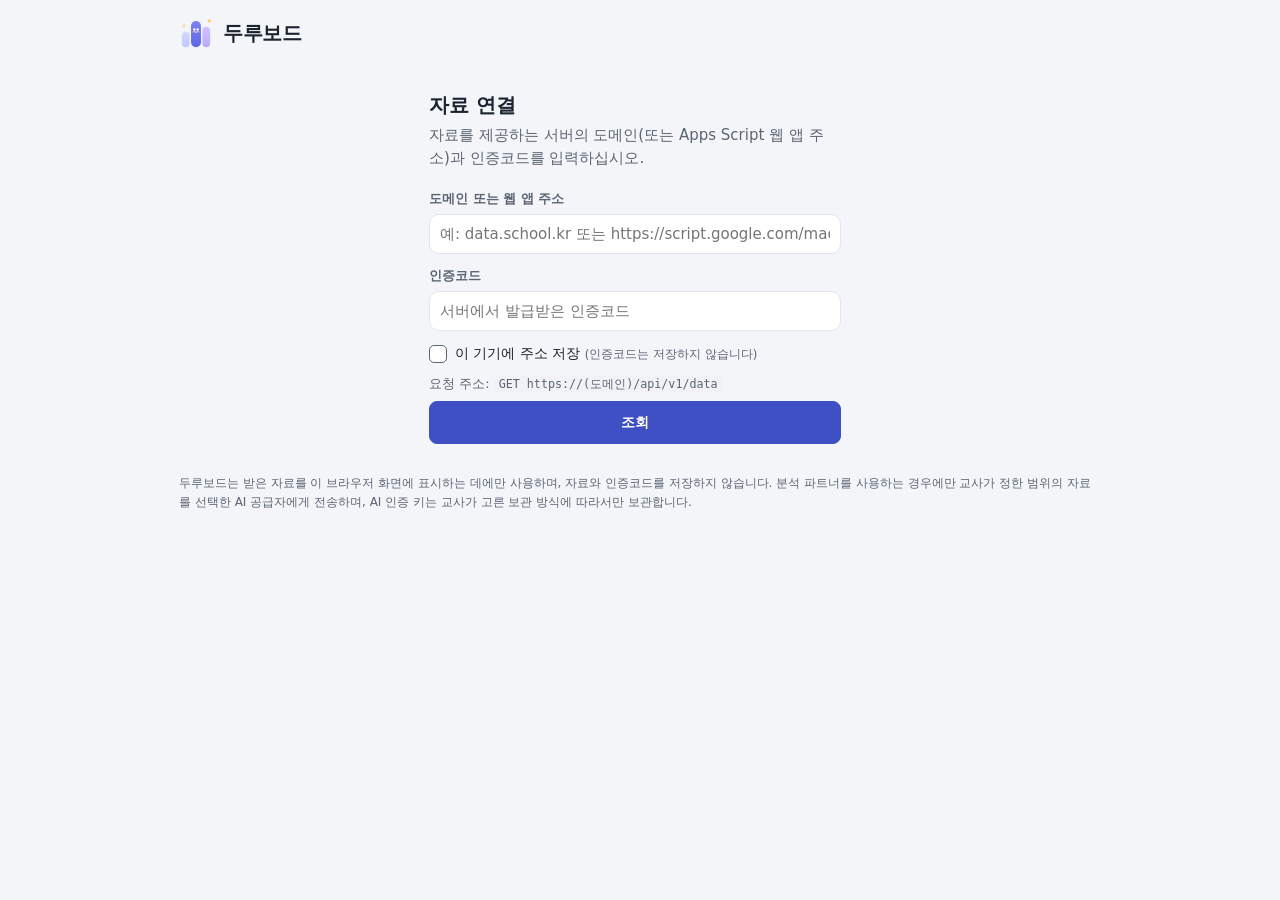
==== index.html @ acf2f2f0 "Add files via upload" ====
<!doctype html>
<html lang="ko">
<head>
  <meta charset="utf-8">
  <meta name="viewport" content="width=device-width, initial-scale=1, viewport-fit=cover">
  <meta name="referrer" content="no-referrer">
  <!-- 이 페이지의 스크립트는 같은 폴더의 파일만 실행하고, 자료 요청은 HTTPS(및 로컬 시험 주소)로만 보냅니다. -->
  <meta http-equiv="Content-Security-Policy"
        content="default-src 'self'; script-src 'self'; style-src 'self'; img-src 'self' data:; connect-src https: http://localhost:* http://127.0.0.1:*; object-src 'none'; base-uri 'none'; form-action 'none'">
  <title>두루보드</title>
  <link rel="icon" href="data:image/svg+xml,%3Csvg%20xmlns%3D%22http%3A//www.w3.org/2000/svg%22%20viewBox%3D%220%200%2048%2048%22%3E%3Crect%20x%3D%224%22%20y%3D%2222%22%20width%3D%2211%22%20height%3D%2222%22%20rx%3D%225.5%22%20fill%3D%22%23c6cdff%22/%3E%3Crect%20x%3D%2217%22%20y%3D%227%22%20width%3D%2214%22%20height%3D%2237%22%20rx%3D%227%22%20fill%3D%22%239ea6fc%22/%3E%3Crect%20x%3D%2233%22%20y%3D%2215%22%20width%3D%2211%22%20height%3D%2229%22%20rx%3D%225.5%22%20fill%3D%22%23c4b5fd%22/%3E%3Ccircle%20cx%3D%2221.6%22%20cy%3D%2219%22%20r%3D%221.7%22%20fill%3D%22%233d2280%22/%3E%3Ccircle%20cx%3D%2226.4%22%20cy%3D%2219%22%20r%3D%221.7%22%20fill%3D%22%233d2280%22/%3E%3Cpath%20d%3D%22M22.2%2022.4q1.8%201.8%203.6%200%22%20fill%3D%22none%22%20stroke%3D%22%233d2280%22%20stroke-width%3D%221.4%22%20stroke-linecap%3D%22round%22/%3E%3C/svg%3E">
  <link rel="stylesheet" href="style.css?v=20261110a">
</head>
<body>
  <header class="app-header">
    <div class="brand">
      <svg class="brand-mark" viewBox="0 0 48 48" aria-hidden="true">
        <defs>
          <linearGradient id="bm1" x1="0" y1="0" x2="0" y2="1"><stop class="bm1a" offset="0"/><stop class="bm1b" offset="1"/></linearGradient>
          <linearGradient id="bm2" x1="0" y1="0" x2="0" y2="1"><stop class="bm2a" offset="0"/><stop class="bm2b" offset="1"/></linearGradient>
          <linearGradient id="bm3" x1="0" y1="0" x2="0" y2="1"><stop class="bm3a" offset="0"/><stop class="bm3b" offset="1"/></linearGradient>
        </defs>
        <rect class="bm-bar1" x="4" y="22" width="11" height="22" rx="5.5"/>
        <rect class="bm-bar2" x="17" y="7" width="14" height="37" rx="7"/>
        <rect class="bm-bar3" x="33" y="15" width="11" height="29" rx="5.5"/>
        <circle class="bm-eye" cx="21.6" cy="19" r="1.7"/>
        <circle class="bm-eye" cx="26.4" cy="19" r="1.7"/>
        <circle class="bm-cheek" cx="19.9" cy="22.2" r="1.2"/>
        <circle class="bm-cheek" cx="28.1" cy="22.2" r="1.2"/>
        <path class="bm-mouth" d="M22.2 22.4q1.8 1.8 3.6 0"/>
        <circle class="bm-spark" cx="43" cy="7" r="2"/>
        <circle class="bm-spark s2" cx="7" cy="14" r="1.5"/>
      </svg>
      <div>
        <h1>두루보드</h1>
      </div>
    </div>
    <!-- 자료를 불러온 뒤 우측 상단에 표시되는 버튼 -->
    <div id="fabs" class="fabs">
    <span id="fetched-at" class="fetched" hidden></span>
    <button type="button" id="btn-refresh" class="fab" hidden aria-label="새로 고침 (자료 다시 조회)" title="새로 고침">
      <svg viewBox="0 0 24 24" width="20" height="20" aria-hidden="true" fill="none" stroke="currentColor" stroke-width="1.8" stroke-linecap="round" stroke-linejoin="round"><path d="M4 12a8 8 0 1 0 2.4-5.7"/><path d="M4 4v4.5h4.5"/></svg>
    </button>
    <button type="button" id="btn-wipe" class="fab" hidden aria-label="초기화 (보드와 저장 정보 모두 삭제)" title="초기화">
      <svg viewBox="0 0 24 24" width="20" height="20" aria-hidden="true" fill="none" stroke="currentColor" stroke-width="1.8" stroke-linecap="round" stroke-linejoin="round"><path d="M4.5 7h15"/><path d="M9.5 7V5.2A1.2 1.2 0 0 1 10.7 4h2.6a1.2 1.2 0 0 1 1.2 1.2V7"/><path d="M6.5 7l.8 11.6A1.6 1.6 0 0 0 8.9 20h6.2a1.6 1.6 0 0 0 1.6-1.4L17.5 7"/><path d="M10.3 11v5M13.7 11v5"/></svg>
    </button>
    <button type="button" id="btn-groups" class="fab" hidden aria-label="그룹 관리" title="그룹 관리">
      <svg viewBox="0 0 24 24" width="20" height="20" aria-hidden="true" fill="none" stroke="currentColor" stroke-width="1.8" stroke-linecap="round" stroke-linejoin="round"><path d="M3 7.5A2 2 0 0 1 5 5.5h4l2 2h8a2 2 0 0 1 2 2v8a2 2 0 0 1-2 2H5a2 2 0 0 1-2-2z"/><path d="M8 12.5h8M8 15.5h5"/></svg>
    </button>
    <button type="button" id="fab-export" class="fab" hidden aria-label="레이아웃 설정" title="레이아웃 설정" aria-expanded="false" aria-controls="pop-export">
      <svg viewBox="0 0 24 24" width="20" height="20" aria-hidden="true" fill="none" stroke="currentColor" stroke-width="1.8" stroke-linecap="round" stroke-linejoin="round"><circle cx="12" cy="12" r="3"/><path d="M19.4 15a1.7 1.7 0 0 0 .3 1.8l.1.1a2 2 0 1 1-2.8 2.8l-.1-.1a1.7 1.7 0 0 0-1.8-.3 1.7 1.7 0 0 0-1 1.5V21a2 2 0 1 1-4 0v-.1a1.7 1.7 0 0 0-1.1-1.5 1.7 1.7 0 0 0-1.8.3l-.1.1a2 2 0 1 1-2.8-2.8l.1-.1a1.7 1.7 0 0 0 .3-1.8 1.7 1.7 0 0 0-1.5-1H3a2 2 0 1 1 0-4h.1a1.7 1.7 0 0 0 1.5-1.1 1.7 1.7 0 0 0-.3-1.8l-.1-.1a2 2 0 1 1 2.8-2.8l.1.1a1.7 1.7 0 0 0 1.8.3H9a1.7 1.7 0 0 0 1-1.5V3a2 2 0 1 1 4 0v.1a1.7 1.7 0 0 0 1 1.5 1.7 1.7 0 0 0 1.8-.3l.1-.1a2 2 0 1 1 2.8 2.8l-.1.1a1.7 1.7 0 0 0-.3 1.8V9a1.7 1.7 0 0 0 1.5 1H21a2 2 0 1 1 0 4h-.1a1.7 1.7 0 0 0-1.5 1z"/></svg>
    </button>
    <button type="button" id="fab" class="fab" hidden aria-label="자료 연결 및 요약" title="자료 연결 및 요약" aria-expanded="false" aria-controls="pop">
      <svg viewBox="0 0 24 24" width="22" height="22" aria-hidden="true" fill="none" stroke="currentColor" stroke-width="1.8" stroke-linecap="round">
        <ellipse cx="12" cy="6" rx="7" ry="2.6"></ellipse>
        <path d="M5 6v6c0 1.4 3.1 2.6 7 2.6s7-1.2 7-2.6V6"></path>
        <path d="M5 12v6c0 1.4 3.1 2.6 7 2.6s7-1.2 7-2.6v-6"></path>
      </svg>
      <span class="fab-dot" aria-hidden="true"></span>
    </button>
    </div>
  </header>

  <div id="pop-scrim" class="pop-scrim" hidden></div>
  <!-- 레이아웃 창 -->
  <div id="pop-export" class="pop" role="dialog" aria-label="레이아웃 설정" hidden>
    <section class="pop-sec">
      <div class="pop-head">
        <h2>레이아웃 설정</h2>
        <button type="button" id="ex-close" class="icon-btn" aria-label="닫기">×</button>
      </div>
      <div class="theme-row">
        <span class="field-label">화면 밝기</span>
        <div id="theme-seg" class="seg-theme" role="radiogroup" aria-label="화면 밝기">
          <button type="button" role="radio" data-mode="light" aria-checked="false">밝게</button>
          <button type="button" role="radio" data-mode="dark" aria-checked="false">어둡게</button>
          <button type="button" role="radio" data-mode="auto" aria-checked="true">자동</button>
        </div>
      </div>
      <div class="theme-row auto-row">
        <span class="field-label">자동 새로 고침</span>
        <div id="auto-seg" class="seg-theme" role="radiogroup" aria-label="자동 새로 고침 간격">
          <button type="button" role="radio" data-sec="0" aria-checked="true">끔</button>
          <button type="button" role="radio" data-sec="30" aria-checked="false">30초</button>
          <button type="button" role="radio" data-sec="60" aria-checked="false">1분</button>
          <button type="button" role="radio" data-sec="300" aria-checked="false">5분</button>
        </div>
      </div>
      <div class="clr-sec">
        <div class="clr-head"><span class="field-label">그래프 기본 색상</span><button type="button" id="clr-reset" class="link">기본값으로</button></div>
        <div class="clr-line"><span class="clr-name">기본 색</span><div id="g-color-base" class="clr-pick" role="radiogroup" aria-label="기본 색"></div></div>
        <div class="clr-line"><span class="clr-name">강조 색</span><div id="g-color-point" class="clr-pick" role="radiogroup" aria-label="강조 색"></div></div>
        <p class="hint">강조 색은 최저값·최고값 강조에 쓰입니다. 개체마다 서식 단계에서 따로 정할 수도 있습니다.</p>
      </div>
    </section>
    <section class="pop-sec ai-sec">
      <div class="ai-sec-head"><h2>분석 파트너</h2><span class="ai-badge">AI</span></div>
      <p class="hint">외부 AI 모델을 연결하여 자료에 대해 질문하고 개체 제안을 받습니다. 인증 키는 레이아웃 내보내기에 포함되지 않습니다.</p>
      <div class="ai-field">
        <span class="field-label">공급자</span>
        <div id="ai-prov" class="seg-theme ai-prov" role="radiogroup" aria-label="공급자"></div>
      </div>
      <label class="ai-field">
        <span class="field-label">모델</span>
        <span class="ai-model-row">
          <input id="ai-model" type="text" spellcheck="false" autocomplete="off" aria-label="모델명">
          <button type="button" id="ai-models" class="btn small">목록</button>
        </span>
      </label>
      <div id="ai-model-list" class="ai-model-list" hidden></div>
      <div class="ai-field" id="ai-key-field">
        <label class="field-label" for="ai-key">인증 키</label>
        <span class="ai-model-row">
          <input id="ai-key" type="password" spellcheck="false" autocomplete="off" placeholder="공급자에서 발급받은 API 키">
          <button type="button" id="ai-key-btn" class="btn small">저장</button>
          <button type="button" id="ai-key-del" class="btn small" hidden>삭제</button>
        </span>
        <p id="ai-key-hint" class="hint"></p>
      </div>
      <div class="ai-field" id="ai-keep-field">
        <span class="field-label">인증 키 보관</span>
        <div id="ai-keep" class="seg-theme ai-keep-seg" role="radiogroup" aria-label="인증 키 보관">
          <button type="button" role="radio" data-v="none" aria-checked="true">저장 안 함</button>
          <button type="button" role="radio" data-v="tab" aria-checked="false">이 탭 동안</button>
          <button type="button" role="radio" data-v="device" aria-checked="false">기기에 잠금 저장</button>
        </div>
        <p id="ai-keep-note" class="hint"></p>
      </div>
      <div class="ai-field">
        <span class="field-label">전송 자료</span>
        <div class="ai-send-row">
          <button type="button" id="ai-cols" class="btn small ai-cols-btn">열별 전송 설정</button>
          <span id="ai-send-sum" class="ai-send-sum"></span>
        </div>
      </div>
      <p id="ai-set-msg" class="msg" role="status" aria-live="polite"></p>
    </section>
    <section class="pop-sec ex-data">
      <h2>레이아웃 내보내기</h2>
      <p class="hint">선택한 개체의 구성을 JSON 파일로 저장합니다. 자료 값은 포함되지 않으며, 파일을 공유받은 사용자는 [레이아웃 불러오기]로 적용할 수 있습니다.</p>
      <div class="mini-actions">
        <button type="button" id="ex-all" class="link">전체 선택</button>
        <button type="button" id="ex-none" class="link">선택 해제</button>
      </div>
      <ul id="ex-list" class="ex-list"></ul>
      <label class="check ex-ai">
        <input id="ex-ai" type="checkbox" checked>
        <span class="ex-ai-t">분석 파트너 설정 함께 저장
          <span class="inc-row"><span class="inc-tag yes">포함</span><span class="inc-v">공급자 · 모델 · 열별 전송 설정</span></span>
          <span class="inc-row"><span class="inc-tag no">미포함</span><span class="inc-v">인증 키</span></span>
        </span>
      </label>
      <div class="actions">
        <button type="button" id="ex-file" class="btn small primary">JSON 파일 저장</button>
      </div>
      <p id="ex-msg" class="msg" role="status" aria-live="polite"></p>
    </section>
    <section class="pop-sec ex-data">
      <h2>레이아웃 불러오기</h2>
      <p class="hint">공유받은 레이아웃 파일에서 개체를 선택하여 현재 자료에 적용합니다.</p>
      <div class="actions">
        <button type="button" id="im-pick" class="btn small">파일 선택</button>
        <input id="in-layout" type="file" accept=".json,application/json" hidden>
      </div>
      <div id="im-box" hidden>
        <p id="im-file" class="sub"></p>
        <ul id="im-list" class="ex-list"></ul>
        <label class="check im-ai" id="im-ai-row" hidden>
          <input id="im-ai" type="checkbox" checked>
          <span>분석 파트너 설정 적용 <small id="im-ai-desc"></small></span>
        </label>
        <div class="actions">
          <button type="button" id="im-add" class="btn small primary">선택 개체 추가</button>
          <button type="button" id="im-replace" class="btn small">현재 레이아웃 교체</button>
        </div>
      </div>
      <p id="im-msg" class="msg" role="status" aria-live="polite"></p>
    </section>
  </div>

  <!-- 연결 버튼을 누르면 열리는 창 -->
  <div id="pop" class="pop" role="dialog" aria-label="자료 연결 및 요약" hidden>
    <section class="pop-sec">
      <div class="pop-head">
        <h2>현재 자료</h2>
        <button type="button" id="pop-close" class="icon-btn" aria-label="닫기">×</button>
      </div>
      <div id="pop-summary"></div>
      <div class="actions">
        <button type="button" id="btn-preview" class="btn small">원자료 보기</button>
        <button type="button" id="btn-refetch" class="btn small">다시 조회</button>
        <button type="button" id="btn-reset" class="btn small">레이아웃 초기화</button>
        <button type="button" id="btn-disconnect" class="btn small danger">연결 해제</button>
      </div>
    </section>
    <section class="pop-sec">
      <h2>새 자료 연결</h2>
      <div id="pop-slot"></div>
    </section>
  </div>

  <main>
    <!-- 첫 화면: 자료 연결 -->
    <section id="view-connect" class="connect-card" aria-labelledby="conn-title">
      <div id="connect-form-view">
        <h2 id="conn-title">자료 연결</h2>
        <p class="lead" id="conn-lead">자료를 제공하는 서버의 도메인(또는 Apps Script 웹 앱 주소)과 인증코드를 입력하십시오.</p>
        <div id="conn-slot">
          <div id="conn-form" class="conn-form">
            <label class="field conn-net">
              <span>도메인 또는 웹 앱 주소</span>
              <input id="in-domain" type="text" inputmode="url" spellcheck="false" autocomplete="off" placeholder="예: data.school.kr 또는 https://script.google.com/macros/s/…/exec">
            </label>
            <label class="field conn-net">
              <span>인증코드</span>
              <input id="in-code" type="password" spellcheck="false" autocomplete="off" placeholder="서버에서 발급받은 인증코드">
            </label>
            <label class="check conn-net">
              <input id="chk-save-domain" type="checkbox">
              <span>이 기기에 주소 저장 <small>(인증코드는 저장하지 않습니다)</small></span>
            </label>
            <p class="hint conn-net">요청 주소: <code id="req-preview">GET https://(도메인)/api/v1/data</code></p>
            <button type="button" id="btn-fetch" class="btn primary block">조회</button>
            <p id="msg" class="msg" role="status" aria-live="polite"></p>
          </div>
        </div>
      </div>
    </section>

    <!-- 보드 -->
    <section id="view-board" class="board-view" hidden aria-labelledby="board-title">
      <div class="board-head">
        <div class="bt-row"><h2 id="board-title"></h2><button type="button" id="btn-board-title" class="fx-btn" aria-label="보드 제목 수정" title="보드 제목 수정"><svg viewBox="0 0 24 24" width="16" height="16" aria-hidden="true" fill="none" stroke="currentColor" stroke-width="1.9" stroke-linecap="round" stroke-linejoin="round"><path d="M4 20h4L18.5 9.5a2.1 2.1 0 0 0-3-3L5 17v3"/><path d="M13.5 7.5l3 3"/></svg></button><button type="button" id="btn-board-info" class="fx-btn" aria-label="자료 정보" title="자료 정보" aria-expanded="false" aria-controls="board-sub"><svg viewBox="0 0 24 24" width="16" height="16" aria-hidden="true" fill="none" stroke="currentColor" stroke-width="1.9" stroke-linecap="round"><circle cx="12" cy="12" r="9"/><path d="M12 11v5.5"/><circle cx="12" cy="7.8" r=".6" fill="currentColor"/></svg></button></div>
        <div id="board-sub" class="sub" hidden><span id="board-sub-text"></span></div>
      </div>
      <div id="board" class="board"></div>
      <button type="button" id="btn-ai" class="add-fab second ai-fab" hidden aria-label="분석 파트너 열기·닫기" title="분석 파트너"><svg viewBox="0 0 24 24" aria-hidden="true"><path d="M12 3.5l1.9 4.6 4.6 1.9-4.6 1.9L12 16.5l-1.9-4.6L5.5 10l4.6-1.9z"/><path d="M18.5 15.5l.8 1.9 1.9.8-1.9.8-.8 1.9-.8-1.9-1.9-.8 1.9-.8z"/></svg></button>
      <div class="add-fabs" role="group" aria-label="추가">
        <button type="button" id="fab-add-group" class="add-fab second" aria-label="그룹 만들기" title="그룹 만들기"><svg viewBox="0 0 24 24" aria-hidden="true"><path d="M3 7.5A2 2 0 0 1 5 5.5h4l2 2h8a2 2 0 0 1 2 2v8a2 2 0 0 1-2 2H5a2 2 0 0 1-2-2z"/><path d="M12 11v5M9.5 13.5h5"/></svg><span>그룹</span></button>
        <button type="button" id="fab-add-item" class="add-fab" aria-label="개체 추가" title="개체 추가"><svg viewBox="0 0 24 24" aria-hidden="true"><path d="M12 5v14M5 12h14"/></svg><span>개체</span></button>
      </div>
    </section>
  </main>

  <footer class="app-footer">
    <p>두루보드는 받은 자료를 이 브라우저 화면에 표시하는 데에만 사용하며, 자료와 인증코드를 저장하지 않습니다. 분석 파트너를 사용하는 경우에만 교사가 정한 범위의 자료를 선택한 AI 공급자에게 전송하며, AI 인증 키는 교사가 고른 보관 방식에 따라서만 보관합니다.</p>
  </footer>

  <!-- 그래프 만들기 -->
  <dialog id="dlg-chart" class="dialog builder">
    <div class="dialog-body">
      <div class="builder-head">
        <div class="bh-title">
          <h3 id="dlg-chart-title" title="제목 수정">개체 (1)</h3>
          <input id="cf-title" class="title-edit" type="text" autocomplete="off" maxlength="100" aria-label="제목" hidden>
          <button type="button" id="btn-title-edit" class="fx-btn" aria-label="제목 수정" title="제목 수정"><svg viewBox="0 0 24 24" width="16" height="16" aria-hidden="true" fill="none" stroke="currentColor" stroke-width="1.9" stroke-linecap="round" stroke-linejoin="round"><path d="M4 20h4L18.5 9.5a2.1 2.1 0 0 0-3-3L5 17v3"/><path d="M13.5 7.5l3 3"/></svg></button>
        </div>
        <span id="kind-name" class="kind-name" hidden>그래프·표 추가</span>
        <button type="button" id="btn-help" class="guide-btn"><svg class="q-ico" viewBox="0 0 24 24" aria-hidden="true"><circle cx="12" cy="12" r="9"/><path d="M9.7 9.4a2.4 2.4 0 0 1 4.6.8c0 1.6-2.3 2.1-2.3 3.5"/><circle class="q-dot" cx="12" cy="17" r="1"/></svg><span>사용 안내</span></button>
      </div>
      <div class="builder-grid">
        <nav id="step-nav" class="step-nav" aria-label="설정 단계"></nav>
        <div class="builder-controls" id="builder-controls">
          <div class="step" id="step-type" data-name="유형">
            <div class="step-head">
              <p class="step-q"><b>1</b> 유형</p>
              <button type="button" class="help-btn" data-help="type" aria-expanded="false" aria-label="유형 안내"><svg class="q-ico" viewBox="0 0 24 24" aria-hidden="true"><circle cx="12" cy="12" r="9"/><path d="M9.7 9.4a2.4 2.4 0 0 1 4.6.8c0 1.6-2.3 2.1-2.3 3.5"/><circle class="q-dot" cx="12" cy="17" r="1"/></svg></button>
            </div>
            <p class="help-text" id="help-type" hidden>그래프의 형태를 고릅니다. 세로 막대는 항목이 적을 때, 가로 막대는 항목이 많거나 이름이 길 때, 꺾은선은 순서가 있는 항목(1단원→6단원)의 흐름을 볼 때 적합합니다. 히스토그램은 값이 어느 구간에 몰려 있는지, 표는 값을 그대로, 명단은 해당 항목을 목록으로 보여 줍니다.</p>
            <div id="cf-type" class="chips type-chips"></div>
            <div id="cf-stype" class="st-cards" hidden></div>
          </div>

          <div class="step" id="step-item" data-name="X축">
            <div class="step-head">
              <p class="step-q"><b>2</b> <span class="ax-t" id="t-item">X축</span> <small class="ax-role">항목</small></p>
              <button type="button" class="help-btn" data-help="item" aria-expanded="false" aria-label="항목 축 안내"><svg class="q-ico" viewBox="0 0 24 24" aria-hidden="true"><circle cx="12" cy="12" r="9"/><path d="M9.7 9.4a2.4 2.4 0 0 1 4.6.8c0 1.6-2.3 2.1-2.3 3.5"/><circle class="q-dot" cx="12" cy="17" r="1"/></svg></button>
            </div>
            <p class="help-text" id="help-item" hidden>막대 하나가 무엇인지 고릅니다. 카드 아래의 회색 글자는 실제로 막대에 붙을 이름입니다. ‘학번별’은 학생마다, ‘반별’은 같은 반 학생을 묶어 반마다, ‘단원별’은 아래에서 고른 단원(예: 1단원~6단원)마다 막대 하나를 표시합니다. 축 이름은 그래프에 표시되는 이름이며, 비워 두면 자동으로 정해집니다.</p>
            <div class="field">
              <div class="field-head"><span class="field-label">항목 기준</span></div>
              <div id="cf-item" class="ib-cards" role="group" aria-label="항목 기준"></div>
              <p id="item-hint" class="by-hint"></p>
            </div>
            <div id="slot-xcols"></div>
            <div class="field">
              <div class="field-head"><span class="field-label">축 이름</span></div>
              <input id="cf-iname" type="text" autocomplete="off" maxlength="40" aria-label="항목 축 이름">
            </div>
            <div class="opt-row" id="opt-sort">
              <span class="opt-label">항목 순서</span>
              <div id="cf-sort" class="chips small-chips"></div>
            </div>
          </div>

          <div class="step" id="step-value" data-name="Y축">
            <div class="step-head">
              <p class="step-q"><b>3</b> <span class="ax-t" id="t-value">Y축</span> <small class="ax-role">값</small></p>
              <button type="button" class="help-btn" data-help="value" aria-expanded="false" aria-label="값 축 안내"><svg class="q-ico" viewBox="0 0 24 24" aria-hidden="true"><circle cx="12" cy="12" r="9"/><path d="M9.7 9.4a2.4 2.4 0 0 1 4.6.8c0 1.6-2.3 2.1-2.3 3.5"/><circle class="q-dot" cx="12" cy="17" r="1"/></svg></button>
            </div>
            <p class="help-text" id="help-value" hidden>그래프에서는 막대 높이로, 통계에서는 숫자 하나로 나타낼 값을 정합니다. 학번처럼 행을 X축에 놓았다면 여기서 계산에 쓸 열(예: 1단원~6단원)을 고르고, 열을 X축에 놓았다면 계산 방식만 고르면 됩니다(예: 입력률). ‘입력 칸 수’는 값이 들어 있는 칸, ‘미입력 칸 수’는 빈칸의 수이며, 0과 거짓도 입력된 값으로 봅니다.</p>
            <div id="slot-cols"></div>
            <div id="slot-method"></div>
            <div id="stat-opt" class="field" hidden></div>
            <div class="field">
              <div class="field-head"><span class="field-label" id="vname-label">축 이름</span></div>
              <input id="cf-vname" type="text" autocomplete="off" maxlength="40" aria-label="값 축 이름">
            </div>
          </div>

          <div class="step" id="step-cols" data-name="열 선택">
            <div class="step-head">
              <p class="step-q"><b id="n-cols" class="n-col">1</b> 열 선택</p>
              <button type="button" class="help-btn" data-help="cols" aria-expanded="false" aria-label="열 선택 안내"><svg class="q-ico" viewBox="0 0 24 24" aria-hidden="true"><circle cx="12" cy="12" r="9"/><path d="M9.7 9.4a2.4 2.4 0 0 1 4.6.8c0 1.6-2.3 2.1-2.3 3.5"/><circle class="q-dot" cx="12" cy="17" r="1"/></svg></button>
            </div>
            <p class="help-text" id="help-cols" hidden>계산에 사용할 열을 고릅니다. 예: 1단원~6단원. ‘전체 선택’은 학번·이름 같은 식별 열을 제외하고 선택합니다. 열을 길게 누르거나 마우스 오른쪽 단추를 누르면 자료형(수치·문자 등)을 변경할 수 있습니다.</p>
            <div class="field" id="step-usecols">
              <div class="field-head">
                <span class="field-label" id="usecols-label"><i class="lg col"></i>사용할 열</span>
                <span class="mini-actions"><button type="button" id="cf-all" class="link">전체 선택</button><button type="button" id="cf-none" class="link">선택 해제</button></span>
              </div>
              <div id="cf-cols" class="chips"></div>
            </div>
          </div>

          <div class="step" id="step-what" data-name="계산">
            <div class="step-head">
              <p class="step-q"><b id="n-what" class="n-out">2</b> 계산</p>
              <button type="button" class="help-btn" data-help="what" aria-expanded="false" aria-label="계산 안내"><svg class="q-ico" viewBox="0 0 24 24" aria-hidden="true"><circle cx="12" cy="12" r="9"/><path d="M9.7 9.4a2.4 2.4 0 0 1 4.6.8c0 1.6-2.3 2.1-2.3 3.5"/><circle class="q-dot" cx="12" cy="17" r="1"/></svg></button>
            </div>
            <p class="help-text" id="help-what" hidden>먼저 계산 방향을 고릅니다. ‘열마다’는 열(세로줄)마다 값 하나(예: 단원별 완료율), ‘행마다’는 행(가로줄)마다 값 하나(예: 학생별 진도율), ‘전체 하나로’는 선택한 모든 칸을 값 하나(예: 전체 진도율)로 계산합니다. 다음으로 계산 방식을 고릅니다. ‘입력 칸 수’는 값이 들어 있는 칸, ‘미입력 칸 수’는 빈칸의 수이며, 0과 거짓도 입력된 값으로 봅니다. 산출 범위로 상위·하위 일부나 기준값 이상·이하만 산출할 수 있습니다.</p>
            <div class="field" id="dir-field" hidden>
              <div class="field-head"><span class="field-label">계산 방향</span></div>
              <div id="cf-dir" class="dir-cards" role="group" aria-label="계산 방향"></div>
              <div id="row-by" class="row-by" hidden></div>
            </div>
            <div class="field calc-m">
              <div class="field-head"><span class="field-label">계산 방식</span></div>
              <div id="cf-method" class="chips" role="group" aria-label="계산 방식"></div>
              <p id="method-note" class="pr-note" hidden></p>
              <p id="method-ex" class="method-ex"></p>
            </div>
            <div id="cf-presets" hidden></div>
            <div class="field" id="range-sec">
              <div class="field-head"><span class="field-label">산출 범위</span><span class="field-hint">상위·하위 일부만 산출</span></div>
              <div id="cf-range" class="chips" role="group" aria-label="산출 범위">
                <button type="button" class="chip" data-id="all">전체</button>
                <button type="button" class="chip" data-id="top">상위</button>
                <button type="button" class="chip" data-id="bottom">하위</button>
                <button type="button" class="chip" data-id="le" title="기준값 이하">≤</button>
                <button type="button" class="chip" data-id="ge" title="기준값 이상">≥</button>
              </div>
              <div id="range-opt" class="range-opt" hidden>
                <input id="cf-range-n" type="text" inputmode="decimal" aria-label="범위 값">
                <span id="range-suffix" class="range-suffix"></span>
                <div id="range-unit" class="seg-mini" role="group" aria-label="단위"><button type="button" data-u="pct">%</button><button type="button" data-u="cnt">개</button></div>
              </div>
              <p id="range-desc" class="field-hint"></p>
            </div>
          </div>

          <div class="step" id="step-filter" data-name="조건">
            <div class="step-head">
              <p class="step-q"><b id="n-filter" class="n-out">3</b> 조건</p>
              <button type="button" class="help-btn" data-help="filter" aria-expanded="false" aria-label="조건 안내"><svg class="q-ico" viewBox="0 0 24 24" aria-hidden="true"><circle cx="12" cy="12" r="9"/><path d="M9.7 9.4a2.4 2.4 0 0 1 4.6.8c0 1.6-2.3 2.1-2.3 3.5"/><circle class="q-dot" cx="12" cy="17" r="1"/></svg></button>
            </div>
            <p class="help-text" id="help-filter" hidden>조건에 맞는 행만 골라 계산합니다. [조건 추가]를 누르고 기준 열을 고른 뒤, 문자 열은 값을 체크하고(예: 반 2-1), 숫자 열은 범위를 지정합니다(예: 정답률 0 ~ 70). 한 열에서 여러 값을 고르면 그중 하나라도 해당하는 행, 조건이 여러 개이면 모두 만족하는 행을 씁니다. 산출 범위로 계산 결과의 상위·하위 일부만 남길 수도 있습니다.</p>
            <div class="field">
              <div class="field-head"><span class="field-label">행 조건</span><span class="field-hint">조건에 맞는 행만 계산</span></div>
              <div id="cf-filter" class="filter"></div>
              <p id="cf-filter-sum" class="fsum"></p>
            </div>
            <div id="slot-range"></div>
          </div>

          <div class="step" id="step-style" data-name="서식">
            <div class="step-head">
              <p class="step-q"><b>5</b> 서식</p>
            </div>
            <div class="opt-row" id="opt-align">
              <span class="opt-label">값 정렬</span>
              <div id="cf-align" class="chips small-chips" role="group" aria-label="값 정렬"><button type="button" class="chip" data-id="left">왼쪽</button><button type="button" class="chip" data-id="center">가운데</button><button type="button" class="chip" data-id="right">오른쪽</button></div>
            </div>
            <div class="opt-row" id="opt-hl">
              <span class="opt-label">강조</span>
              <div id="cf-hl" class="chips small-chips" role="group" aria-label="강조"><button type="button" class="chip" data-id="none">없음</button><button type="button" class="chip" data-id="min">최저값</button><button type="button" class="chip" data-id="max">최고값</button></div>
            </div>
            <div class="opt-row" id="opt-width">
              <span class="opt-label">카드 너비</span>
              <div id="cf-width" class="chips small-chips"></div>
            </div>
            <div class="opt-row" id="opt-color">
              <span class="opt-label">색상</span>
              <div class="clr-rows">
                <div class="clr-line"><span class="clr-name">기본 색</span><div id="cf-color-base" class="clr-pick" role="radiogroup" aria-label="기본 색"></div></div>
                <div class="clr-line" id="cf-color-point-line"><span class="clr-name">강조 색</span><div id="cf-color-point" class="clr-pick" role="radiogroup" aria-label="강조 색"></div></div>
              </div>
            </div>
          </div>
        </div>

        <div id="vis-scrim" class="vis-scrim" hidden></div>
        <div id="builder-visual" class="builder-visual" data-pane="preview" data-collapsed="false">
          <div class="vis-tabs">
            <span class="vis-title">세부 설정</span>
            <span id="vis-sum" class="vis-sum"></span>
            <button type="button" id="vt-toggle" class="vis-toggle" aria-expanded="true" aria-label="세부 설정 접기">
              <svg viewBox="0 0 16 16" width="16" height="16" aria-hidden="true"><path d="M4 6l4 4 4-4" fill="none" stroke="currentColor" stroke-width="1.8" stroke-linecap="round" stroke-linejoin="round"></path></svg>
            </button>
          </div>
          <div class="pane-cap">
            <span class="pane-name">미리보기</span>
            <span id="pane-desc" class="pane-desc"></span>
          </div>
          <div class="vis-cols-wrap">
            <span class="vis-cols-label">열 선택</span>
            <div id="vis-cols" class="vis-cols" role="group" aria-label="열 선택"></div>
          </div>
          <div id="vp-schema" class="vis-pane">
            <p class="vis-label">자료 표</p>
            <ul class="legend">
              <li><i class="lg col"></i>선택한 열</li>
              <li id="lg-lab-item"><i class="lg lab"></i>기준 열</li>
              <li><i class="lg out"></i>집계 결과</li>
            </ul>
            <div class="schema-wrap"><div id="schema" class="schema"></div></div>
            <div id="schema-note" class="note info"><svg class="n-ico n-info" viewBox="0 0 24 24" aria-hidden="true"><circle cx="12" cy="12" r="9"/><path d="M12 11v5.5"/><circle class="n-dot" cx="12" cy="7.8" r="1"/></svg><svg class="n-ico n-warn" viewBox="0 0 24 24" aria-hidden="true"><path d="M10.3 4.2 2.9 17.5A2 2 0 0 0 4.6 20.5h14.8a2 2 0 0 0 1.7-3L13.7 4.2a2 2 0 0 0-3.4 0z"/><path d="M12 9.5v4.5"/><circle class="n-dot" cx="12" cy="17" r="1"/></svg><p id="schema-text" class="schema-text"></p></div>
            <div id="schema-foot" class="tgl-foot"><button type="button" id="btn-table" class="tbl-switch" aria-pressed="false"><svg viewBox="0 0 24 24" aria-hidden="true"><path d="M4 8h13"/><path d="M14 5l3 3-3 3"/><path d="M20 16H7"/><path d="M10 13l-3 3 3 3"/></svg><span id="btn-table-text">표로 전환</span></button></div>
          </div>
          <div id="vp-preview" class="vis-pane">
            <div class="pv-head">
              <p class="vis-label">결과</p>
              <div class="kind-seg" role="radiogroup" aria-label="개체 종류">
                <button type="button" id="kd-chart" role="radio" aria-checked="true">그래프·표</button>
                <button type="button" id="kd-stat" role="radio" aria-checked="false">통계</button>
              </div>
            </div>
            <div id="pv-box" class="pv-box"></div>
          </div>
        </div>
      </div>

      <p id="cf-error" class="msg error" role="alert"></p>
      <div class="dialog-actions">
        <button type="button" id="cf-cancel" class="btn">취소</button>
        <button type="button" id="cf-ok" class="btn primary">추가</button>
      </div>
    </div>
      <div id="col-pop" class="col-pop" role="dialog" aria-label="열 자료형 설정" hidden>
      <div class="cp-head">
        <strong id="cp-name"></strong>
        <button type="button" id="cp-close" class="icon-btn" aria-label="닫기">×</button>
      </div>
      <p class="cp-label">자료형</p>
      <div id="cp-types" class="cp-types" role="radiogroup" aria-label="자료형"></div>
      <label class="cp-switch">
        <span class="cp-switch-text"><span>식별 열</span><small id="cp-id-auto"></small></span>
        <input id="cp-id" type="checkbox" role="switch">
        <i aria-hidden="true"></i>
      </label>
      <button type="button" id="cp-reset" class="link cp-reset">자동 판정으로 되돌리기</button>
    </div>
  </dialog>

  <!-- 원자료 보기 -->
  <dialog id="dlg-preview" class="dialog wide">
    <div class="dialog-body">
      <h3>원자료 보기</h3>
      <p id="pv-sub" class="hint"></p>
      <div class="table-wrap"><table id="pv-table" class="table"></table></div>
      <div class="dialog-actions">
        <button type="button" id="pv-close" class="btn">닫기</button>
      </div>
    </div>
  </dialog>

  <!-- 사용 안내 -->
  <dialog id="dlg-help" class="dialog help-dlg" aria-labelledby="help-title">
    <div class="dialog-body">
      <h3 id="help-title">개체 추가 사용 안내</h3>
      <ol class="guide">
        <li><strong>열 선택</strong><span>계산에 사용할 열을 고릅니다. 예: 1단원~6단원</span></li>
        <li><strong>계산</strong><span>계산 방향(열마다·행마다·전체 하나로)과 방식(평균·합계·최댓값·최솟값·입력 칸 수·입력률·미입력 칸 수)을 고릅니다. 예: 학생별 진도율 = 행마다 · 입력률</span>
          <span class="guide-ex">‘학번별 입력률(%)’ → 학생마다 막대 하나, 입력된 단원의 비율(진도율)</span>
          <span class="guide-ex">‘열별 입력 칸 수’ → 단원마다 막대 하나, 입력한 학생 수</span></li>
        <li><strong>조건</strong><span>열별로 조건을 걸어 계산할 행을 고릅니다. 문자 열은 값 체크, 숫자 열은 범위 지정. 예: 반 2-1, 정답률 0 ~ 60.</span></li>
        <li><strong>표시</strong><span>막대·꺾은선·히스토그램·표·명단 중에서 고르고, 최저값·최고값을 강조할 수 있습니다. 명단은 행마다 계산에서 해당 행을 목록으로 보여 줍니다.</span></li>
        
      </ol>
      <div class="guide-box">
        <p><strong>표로 전환</strong> 미리보기 오른쪽 아래의 [표로 전환]을 누르면 그 자리에 자료 표가 표시되며, 선택한 열과 계산 결과가 색으로 구분됩니다. [미리보기로 전환]을 누르면 돌아갑니다.</p>
        <p><strong>용어</strong> 입력 칸: 값이 들어 있는 칸 · 미입력 칸: 빈칸 · 행: 가로줄(보통 학생 한 명) · 열: 세로줄(단원, 과제 등)</p>
      </div>
      <div class="dialog-actions">
        <button type="button" id="help-close" class="btn primary">확인</button>
      </div>
    </div>
  </dialog>

  <!-- 조회 결과 요약 -->
  <dialog id="dlg-summary" class="dialog summary-dlg" aria-labelledby="sum-dlg-title">
    <div class="dialog-body">
      <p class="eyebrow" id="sum-dlg-title">자료를 불러왔습니다</p>
      <div id="intro-summary"></div>
      <div class="dialog-actions">
        <button type="button" id="btn-summary-ok" class="btn primary">확인</button>
      </div>
    </div>
  </dialog>

  <!-- 개체 종류 선택 -->
  <dialog id="dlg-kind" class="dialog kind-dlg" aria-labelledby="kind-dlg-title">
    <div class="dialog-body">
      <h3 id="kind-dlg-title" tabindex="-1" autofocus>개체 추가</h3>
      <div class="kind-cards kc-gap">
        <button type="button" id="kc-chart" class="kind-card">
          <svg class="kc-art" viewBox="0 0 120 64" aria-hidden="true"><path class="kc-axis" d="M8 56h104"/><rect x="16" y="30" width="14" height="26" rx="2"/><rect x="38" y="14" width="14" height="42" rx="2"/><rect x="60" y="24" width="14" height="32" rx="2"/><rect x="82" y="8" width="14" height="48" rx="2"/></svg>
          <b>그래프·표</b>
          <span>항목별 값을 막대, 꺾은선, 표, 명단 등으로 비교합니다.</span>
        </button>
        <button type="button" id="kc-stat" class="kind-card">
          <svg class="kc-art" viewBox="0 0 120 64" aria-hidden="true"><rect class="kc-box" x="14" y="6" width="92" height="52" rx="8"/><rect class="kc-line" x="26" y="16" width="34" height="5" rx="2.5"/><text x="26" y="44" class="kc-num">84.7%</text></svg>
          <b>통계</b>
          <span>비율·개수·평균처럼 숫자 하나로 요약합니다. 예: 전체 진도율 84.7%</span>
        </button>
      </div>
      <div class="dialog-actions">
        <button type="button" id="kc-cancel" class="btn">취소</button>
      </div>
    </div>
  </dialog>

  <!-- 대상 행: 열별 조건 선택 창 -->
  <dialog id="dlg-ff" class="dialog sheet-dlg" aria-labelledby="ff-title">
    <div class="dialog-body">
      <div class="sheet-grab" aria-hidden="true"></div>
      <h3 id="ff-title">조건</h3>
      <div id="ff-body" class="ff-body"></div>
      <div class="dialog-actions">
        <button type="button" id="ff-cancel" class="btn">취소</button>
        <button type="button" id="ff-ok" class="btn primary">적용</button>
      </div>
    </div>
  </dialog>

  <!-- 자료 규격 오류 -->
  <dialog id="dlg-spec" class="dialog spec-dlg" aria-labelledby="se-title">
    <div class="dialog-body">
      <div class="spec-head">
        <svg class="spec-ico" viewBox="0 0 24 24" aria-hidden="true"><path d="M10.3 4.2 2.9 17.5A2 2 0 0 0 4.6 20.5h14.8a2 2 0 0 0 1.7-3L13.7 4.2a2 2 0 0 0-3.4 0z"/><path d="M12 9.5v4.5"/><circle cx="12" cy="17" r="1"/></svg>
        <h3 id="se-title">자료 규격 오류</h3>
      </div>
      <p class="spec-lead">서버에 연결되었으나, 받은 응답이 두루보드 자료 규격에 맞지 않아 표시할 수 없습니다.</p>
      <dl class="spec-list">
        <dt>오류 내용</dt><dd id="se-reason"></dd>
        <dt>받은 응답</dt><dd id="se-got"></dd>
        <dt>요청 주소</dt><dd><code id="se-src"></code></dd>
        <dt>올바른 형식</dt><dd><code>{ "rows": [ { "학번": "30101", "1단원": "완료" }, … ] }</code></dd>
      </dl>
      <p class="spec-foot">서버 담당자에게 위 내용을 전달하십시오. 자세한 규격은 docs/API_SPEC.md에 있습니다.</p>
      <div class="dialog-actions">
        <button type="button" id="se-ok" class="btn primary">확인</button>
      </div>
    </div>
  </dialog>

  <!-- 확인 -->
  <dialog id="dlg-name" class="dialog name-dlg" aria-labelledby="nm-title">
    <div id="nm-form" class="dialog-body">
      <h3 id="nm-title">그룹 만들기</h3>
      <input id="nm-input" type="text" maxlength="30" autocomplete="off" aria-label="그룹 이름" placeholder="예: 정보과학">
      <p id="nm-msg" class="msg"></p>
      <div class="dialog-actions">
        <button type="button" id="nm-cancel" class="btn">취소</button>
        <button type="button" id="nm-ok" class="btn primary">확인</button>
      </div>
    </div>
  </dialog>

  <dialog id="dlg-groups" class="dialog groups-dlg" aria-labelledby="gm-title">
    <div class="dialog-body">
      <div class="pop-head">
        <h3 id="gm-title">그룹 관리</h3>
        <button type="button" id="gm-close" class="icon-btn" aria-label="닫기">×</button>
      </div>
      <p class="mv-sub">그룹은 최대 2단계까지 만들 수 있습니다. 예: 정보과학 › A반</p>
      <div id="gm-list" class="gm-list"></div>
      <div class="dialog-actions">
        <button type="button" id="gm-new" class="btn primary">＋ 그룹 만들기</button>
      </div>
    </div>
  </dialog>

  <dialog id="dlg-move" class="dialog sheet-dlg move-dlg" aria-labelledby="mv-title">
    <div class="dialog-body">
      <h3 id="mv-title">이동할 위치</h3>
      <p id="mv-sub" class="mv-sub"></p>
      <div id="mv-list" class="mv-list" role="listbox" aria-labelledby="mv-title"></div>
      <div class="dialog-actions">
        <button type="button" id="mv-new" class="btn">＋ 새 그룹</button>
        <button type="button" id="mv-cancel" class="btn">닫기</button>
      </div>
    </div>
  </dialog>

  <!-- 분석 파트너: 대화 -->
  <dialog id="dlg-ai" class="dialog ai-dlg" aria-labelledby="ai-title">
    <div class="ai-wrap">
      <div id="ai-resize" class="ai-resize" role="separator" aria-orientation="vertical" aria-label="분석 파트너 창 너비 조절 (좌우 화살표)" tabindex="0" title="끌어서 너비 조절 · 두 번 눌러 기본 너비"></div>
      <div class="ai-head">
        <div class="ai-head-t">
          <h3 id="ai-title">분석 파트너</h3>
          <span id="ai-who" class="ai-who"></span>
        </div>
        <button type="button" id="ai-clear" class="btn small">새 대화</button>
        <button type="button" id="ai-close" class="icon-btn" aria-label="닫기">×</button>
      </div>
      <div id="ai-log" class="ai-log" aria-live="polite"></div>
      <div class="ai-foot">
        <div id="ai-starters" class="ai-starters"></div>
        <div class="ai-input">
          <textarea id="ai-in" rows="1" maxlength="2000" placeholder="자료에 대해 질문하십시오" aria-label="질문 입력"></textarea>
          <button type="button" id="ai-send" class="ai-send-btn" aria-label="전송">
            <svg viewBox="0 0 24 24" width="18" height="18" aria-hidden="true" fill="none" stroke="currentColor" stroke-width="2" stroke-linecap="round" stroke-linejoin="round"><path d="M12 19V5M5.5 11.5L12 5l6.5 6.5"/></svg>
          </button>
        </div>
        <p class="ai-note">AI의 답변은 부정확할 수 있으므로 원자료로 확인하십시오.</p>
      </div>
    </div>
  </dialog>

  <!-- 분석 파트너: 열별 전송 설정 -->
  <dialog id="dlg-aicols" class="dialog aicols-dlg" aria-labelledby="ac-title">
    <div class="dialog-body">
      <div class="pop-head">
        <h3 id="ac-title">열별 전송 설정</h3>
        <button type="button" id="ac-close" class="icon-btn" aria-label="닫기">×</button>
      </div>
      <dl class="ac-legend">
        <div><dt>전송</dt><dd>값을 그대로 보냅니다.</dd></div>
        <div><dt>가명</dt><dd>값마다 고유 번호(예: ID-07)로 바꾸어 보냅니다. 답변에 나온 번호는 이 화면에서만 원래 값으로 복원합니다.</dd></div>
        <div><dt>제외</dt><dd>열 이름과 값을 모두 보내지 않습니다.</dd></div>
      </dl>
      <div class="mini-actions"><button type="button" id="ac-default" class="link">기본값으로</button><button type="button" id="ac-all" class="link">모두 전송</button><button type="button" id="ac-alias" class="link">모두 가명</button><button type="button" id="ac-drop" class="link">모두 제외</button></div>
      <div id="ac-list" class="ac-list"></div>
      <div class="dialog-actions">
        <button type="button" id="ac-ok" class="btn primary">확인</button>
      </div>
    </div>
  </dialog>

  <dialog id="dlg-confirm" class="dialog">
    <div class="dialog-body">
      <p id="cm-text"></p>
      <div class="dialog-actions">
        <button type="button" id="cm-cancel" class="btn">취소</button>
        <button type="button" id="cm-ok" class="btn primary">확인</button>
      </div>
    </div>
  </dialog>

  <script src="vendor/chart.umd.js"></script>
  <script src="app.js?v=20261110a"></script>
</body>
</html>
---- style.css ----
:root {
  --bg: #f6f7f9;
  --surface: #ffffff;
  --surface-2: #f0f2f5;
  --text: #1c2430;
  --text-2: #5b6573;
  --line: #dde1e7;
  --accent: #3f4fc4;
  --accent-text: #ffffff;
  --accent-soft: #eceefb;
  --danger: #c4372f;
  --ok: #1f8a4c;
  --fill: #3f4fc4;
  --empty: #d3d8df;
  --c-col: #3c4656;       /* 선택한 열 */
  --c-col-soft: #eaedf1;
  --c-label: #8a919c;     /* 막대 이름 */
  --c-label-soft: #f4f5f7;
  --c-out: #3f4fc4;       /* 계산 결과 */
  --c-out-soft: #eceefb;
  --on-c: #ffffff;
  --sky: #4a86e8;          /* 집계 방향 선택 */
  --sky-soft: #e7f0fd;
  --scroll: rgba(28, 36, 48, .22);
  --scroll-hover: rgba(28, 36, 48, .38);
  --radius: 10px;
  --shadow: 0 1px 2px rgba(20, 30, 45, .06), 0 2px 8px rgba(20, 30, 45, .05);
  color-scheme: light;
}
@media (prefers-color-scheme: dark) {
  :root:not([data-theme="light"]) {
    --bg: #12161c;
    --surface: #1a2029;
    --surface-2: #222a35;
    --text: #e6e9ee;
    --text-2: #9aa4b2;
    --line: #2e3744;
    --accent: #8d98ee;
    --accent-text: #0e1420;
    --accent-soft: #262c4d;
    --danger: #ef7a72;
    --ok: #5cc98a;
    --fill: #8d98ee;
    --empty: #3a4452;
    --shadow: none;
    --c-col: #c3cad5; --c-col-soft: #262d38;
    --c-label: #7e8794; --c-label-soft: #20262f;
    --c-out: #8d98ee; --c-out-soft: #262c4d;
    --on-c: #10141c;
    --sky: #7aa8f2; --sky-soft: #1e2d47;
    --scroll: rgba(230, 233, 238, .22); --scroll-hover: rgba(230, 233, 238, .38);
    color-scheme: dark;
  }
}
:root[data-theme="dark"] {
  --bg: #12161c; --surface: #1a2029; --surface-2: #222a35; --text: #e6e9ee; --text-2: #9aa4b2;
  --line: #2e3744; --accent: #8d98ee; --accent-text: #0e1420; --accent-soft: #262c4d;
  --danger: #ef7a72; --ok: #5cc98a; --fill: #8d98ee; --empty: #3a4452; --shadow: none;
  --c-col: #c3cad5; --c-col-soft: #262d38; --c-label: #7e8794; --c-label-soft: #20262f;
  --c-out: #8d98ee; --c-out-soft: #262c4d; --on-c: #10141c;
  --sky: #7aa8f2; --sky-soft: #1e2d47;
  --scroll: rgba(230, 233, 238, .22); --scroll-hover: rgba(230, 233, 238, .38);
  color-scheme: dark;
}

* { box-sizing: border-box; }
html { -webkit-text-size-adjust: 100%; }
body {
  margin: 0;
  background: var(--bg);
  color: var(--text);
  font-family: "Pretendard", "Apple SD Gothic Neo", "Malgun Gothic", system-ui, sans-serif;
  font-size: 15px;
  line-height: 1.55;
}
h1, h2, h3 { margin: 0; line-height: 1.3; }
code { font-family: ui-monospace, Consolas, monospace; font-size: .9em; background: var(--surface-2); padding: 1px 5px; border-radius: 4px; word-break: break-all; }
small { color: var(--text-2); font-weight: normal; }
[hidden] { display: none !important; }

.app-header, main, .app-footer {
  max-width: 1200px; margin: 0 auto;
  padding-left: max(16px, env(safe-area-inset-left, 0px));
  padding-right: max(16px, env(safe-area-inset-right, 0px));
}
.app-header { padding-top: 22px; padding-bottom: 14px; }
.brand { display: flex; align-items: center; gap: 12px; }
.brand-mark {
  width: 36px; height: 36px; border-radius: 9px; flex: none;
  background:
    linear-gradient(var(--accent), var(--accent)) 7px 20px / 5px 9px no-repeat,
    linear-gradient(var(--accent), var(--accent)) 15px 13px / 5px 16px no-repeat,
    linear-gradient(var(--accent), var(--accent)) 23px 7px / 5px 22px no-repeat,
    var(--accent-soft);
}
.brand h1 { font-size: 22px; letter-spacing: -.01em; }
.tagline { margin: 0; color: var(--text-2); font-size: 13px; }

.sub { margin: 2px 0 0; color: var(--text-2); font-size: 13px; }
.actions { display: flex; flex-wrap: wrap; gap: 6px; }


.field { display: flex; flex-direction: column; gap: 5px; margin-bottom: 12px; min-width: 0; }
.field > span { font-size: 13px; font-weight: 600; color: var(--text-2); }
.field-row { display: flex; flex-wrap: wrap; gap: 10px; align-items: flex-end; }
.field-row .field { flex: 1 1 220px; }
.field-row > .btn { margin-bottom: 12px; }
.field-row.two .field { flex: 1 1 140px; }

input[type="text"], input[type="password"], select {
  font: inherit; color: var(--text); background: var(--surface);
  border: 1px solid var(--line); border-radius: 8px; padding: 8px 10px; width: 100%;
}
input:focus-visible, select:focus-visible, button:focus-visible {
  outline: 2px solid var(--accent); outline-offset: 2px;
}

.btn {
  font: inherit; font-size: 14px; cursor: pointer; white-space: nowrap;
  border: 1px solid var(--line); background: var(--surface); color: var(--text);
  padding: 7px 14px; border-radius: 8px;
}
.btn:hover { background: var(--surface-2); }
.btn.primary { background: var(--accent-fill); border-color: var(--accent-fill); color: var(--accent-fill-text); font-weight: 600; }
.btn.primary:hover { filter: brightness(1.06); }
.btn.danger { color: var(--danger); }
.btn.small { padding: 3px 9px; font-size: 13px; }
.btn:disabled { opacity: .5; cursor: default; }
.link { border: 0; background: none; color: var(--accent); font: inherit; font-size: 13px; cursor: pointer; padding: 0; }

.check { display: flex; align-items: flex-start; gap: 8px; font-size: 14px; cursor: pointer; margin: 2px 0 10px; }
.check input { margin-top: 4px; }
.hint { color: var(--text-2); font-size: 13px; margin: 4px 0 0; }


.msg { margin: 10px 0 0; font-size: 14px; min-height: 1em; }
.msg:empty { display: none; }
.msg.error { color: var(--danger); }
.msg.ok { color: var(--ok); }

.key-list { list-style: none; margin: 10px 0 0; padding: 0; display: grid; grid-template-columns: repeat(auto-fill, minmax(190px, 1fr)); gap: 8px; }
.key-item { border: 1px solid var(--line); border-radius: 8px; padding: 8px 10px; background: var(--surface); }
.key-top { display: flex; align-items: center; gap: 6px; min-width: 0; }
.key-type { font-size: 11px; padding: 0 5px; border-radius: 4px; background: var(--surface-2); color: var(--text-2); flex: none; }
.key-name { font-weight: 600; overflow: hidden; text-overflow: ellipsis; white-space: nowrap; }
.key-bar { height: 6px; border-radius: 3px; background: var(--empty); margin: 7px 0 3px; overflow: hidden; }
.key-bar > i { display: block; height: 100%; background: var(--fill); }
.key-stat { font-size: 12px; color: var(--text-2); }

.card { border: 1px solid var(--line); border-radius: var(--radius); background: var(--surface); padding: 14px; min-width: 0; display: flex; flex-direction: column; }
.card.w2 { grid-column: span 2; }
.card-head { display: flex; align-items: flex-start; justify-content: space-between; gap: 8px; margin-bottom: 4px; }
.card-head h3 { font-size: 15px; overflow-wrap: anywhere; }
.card-desc { color: var(--text-2); font-size: 12px; margin: 0 0 8px; }
.card-tools { display: flex; gap: 4px; flex: none; }
.card-tools .btn { padding: 2px 8px; font-size: 12px; }
.chart-box { position: relative; height: 300px; }
.card.w2 .chart-box { height: 340px; }
.card-warn { color: var(--danger); font-size: 13px; margin: 6px 0; }

.table-wrap { overflow: auto; max-height: 340px; border: 1px solid var(--line); border-radius: 8px; }
.dialog .table-wrap { max-height: 60vh; }
.table { border-collapse: collapse; width: 100%; font-size: 13px; }
.table th, .table td { padding: 6px 10px; border-bottom: 1px solid var(--line); text-align: left; white-space: nowrap; }
.table th { position: sticky; top: 0; background: var(--surface-2); font-weight: 600; }
.table td.num { text-align: right; font-variant-numeric: tabular-nums; }
.table td.blank { color: var(--text-2); }

.dialog {
  border: 1px solid var(--line); border-radius: 12px; padding: 0; width: min(560px, calc(100vw - 32px));
  background: var(--surface); color: var(--text); box-shadow: 0 10px 40px rgba(0, 0, 0, .25);
}
.dialog.wide { width: min(1000px, calc(100vw - 32px)); }
.dialog::backdrop { background: rgba(10, 15, 25, .45); }
.dialog-body { padding: 20px; max-height: calc(100vh - 40px); overflow: auto; }
.dialog h3 { font-size: 17px; margin-bottom: 14px; }
.dialog-actions { display: flex; justify-content: flex-end; gap: 8px; margin-top: 16px; }

.seg { display: flex; flex-wrap: wrap; gap: 6px; }
.seg button {
  font: inherit; font-size: 14px; border: 1px solid var(--line); background: var(--surface); color: var(--text);
  padding: 6px 12px; border-radius: 8px; cursor: pointer;
}
.seg button[aria-checked="true"] { border-color: var(--accent); background: var(--accent-soft); color: var(--accent); font-weight: 600; }
.mini-actions { display: flex; gap: 12px; }
.check-grid { display: grid; grid-template-columns: repeat(auto-fill, minmax(150px, 1fr)); gap: 4px 12px; max-height: 190px; overflow: auto; border: 1px solid var(--line); border-radius: 8px; padding: 8px 10px; }
.check-grid label { display: flex; gap: 6px; align-items: center; font-size: 14px; min-width: 0; }
.check-grid label span { overflow: hidden; text-overflow: ellipsis; white-space: nowrap; }

.app-footer { color: var(--text-2); font-size: 12px; padding-bottom: 28px; }

@media all {
    .card.w2 { grid-column: auto; }
  .chart-box, .card.w2 .chart-box { height: 260px; }
}

  width: 100%; display: flex; flex-wrap: wrap; align-items: center; gap: 4px 10px; text-align: left;
  font: inherit; font-size: 13px; color: var(--text); background: var(--surface);
  border: 1px solid var(--line); border-radius: 6px; padding: 6px 10px; cursor: pointer;
}

/* ───── 첫 화면: 자료 연결 ───── */
.connect-card {
  max-width: 560px; margin: 28px auto 40px;
  background: var(--surface); border: 1px solid var(--line); border-radius: 14px;
  box-shadow: var(--shadow); padding: 24px;
  transform-origin: top right;
}
.connect-card h2 { font-size: 20px; text-wrap: balance; }
.lead { margin: 6px 0 18px; color: var(--text-2); }
.eyebrow { margin: 0 0 10px; font-size: 13px; font-weight: 600; color: var(--ok); letter-spacing: .02em; }
.connect-card.collapse {
  transform: translate(var(--dx, 0), var(--dy, 0)) scale(.06);
  opacity: 0;
  transition: transform .42s cubic-bezier(.55, 0, .25, 1), opacity .42s ease-in;
}
.btn.block { width: 100%; padding: 10px 14px; margin-top: 6px; }

/* ───── 우측 상단 버튼 ───── */
.fabs {
  position: fixed; z-index: 50; display: flex; gap: 8px;
  top: calc(env(safe-area-inset-top, 0px) + 18px);
  right: max(16px, env(safe-area-inset-right, 0px));
}
.fab {
  position: relative; width: 48px; height: 48px; border-radius: 50%;
  display: grid; place-items: center; cursor: pointer;
  background: var(--surface); color: var(--accent); border: 1px solid var(--line);
  box-shadow: 0 4px 14px rgba(20, 30, 45, .14);
}
.fab:hover, .fab[aria-expanded="true"] { background: var(--accent-soft); border-color: var(--accent); }
.fab-dot { position: absolute; top: 7px; right: 7px; width: 9px; height: 9px; border-radius: 50%; background: var(--ok); border: 2px solid var(--surface); }
.fab.appear { animation: fab-in .45s cubic-bezier(.2, 1.4, .4, 1); }
@keyframes fab-in { from { transform: scale(.3); opacity: 0; } to { transform: scale(1); opacity: 1; } }

/* ───── 우측 상단 창 ───── */
.pop {
  position: fixed; z-index: 49;
  top: calc(env(safe-area-inset-top, 0px) + 76px);
  right: max(16px, env(safe-area-inset-right, 0px));
  width: min(440px, calc(100vw - 32px)); max-height: calc(100vh - 96px); overflow: auto;
  background: var(--surface); border: 1px solid var(--line); border-radius: 12px;
  box-shadow: 0 12px 40px rgba(10, 15, 25, .22);
}
.pop-sec { padding: 16px; display: grid; gap: 10px; }
.pop-sec + .pop-sec { border-top: 1px solid var(--line); }
.pop-sec h2 { font-size: 15px; }
.pop-head { display: flex; align-items: center; justify-content: space-between; }
.icon-btn { border: 0; background: none; color: var(--text-2); font-size: 22px; line-height: 1; cursor: pointer; padding: 0 4px; border-radius: 6px; }
.icon-btn:hover { color: var(--text); background: var(--surface-2); }
.pop .field, .pop .check { margin-bottom: 0; }
.pop .conn-form { display: grid; gap: 10px; }

/* 요약 */
.sum-title { font-size: 16px; }
.sum-note { margin: 2px 0 0; font-size: 12px; color: var(--text-2); }
.pop .key-list, #intro-summary .key-list { grid-template-columns: repeat(auto-fill, minmax(160px, 1fr)); }
.key-rate { margin-left: auto; font-size: 12px; color: var(--text-2); font-variant-numeric: tabular-nums; }
#intro-summary .sub { margin-top: 4px; }

/* ───── 보드 (바깥 테두리 없음) ───── */
.board-view { padding-top: 6px; }
.board-head { margin-bottom: 14px; padding-right: 120px; }
.board-head h2 { font-size: 20px; text-wrap: balance; }
.board { display: grid; grid-template-columns: repeat(2, minmax(0, 1fr)); gap: 16px; align-items: start; }
.add-tile {
  min-height: 140px; border: 2px dashed var(--line); border-radius: var(--radius);
  background: transparent; color: var(--text-2); font: inherit; cursor: pointer;
  display: flex; flex-direction: column; align-items: center; justify-content: center; gap: 4px;
}
.add-tile:hover, .add-tile:focus-visible { border-color: var(--accent); color: var(--accent); background: var(--accent-soft); }
.add-tile.first { grid-column: 1 / -1; min-height: 240px; }
.add-plus { font-size: 30px; line-height: 1; font-weight: 300; }
.add-label { font-weight: 600; }
.add-hint { font-size: 13px; }

/* 내보내기 */
.ex-list { list-style: none; margin: 0; padding: 8px 10px; display: grid; gap: 2px; max-height: 220px; overflow: auto; border: 1px solid var(--line); border-radius: 8px; }
.ex-list .check { margin: 0; }
.ex-text { width: 100%; height: 160px; font: 12px/1.4 ui-monospace, Consolas, monospace; color: var(--text); background: var(--surface-2); border: 1px solid var(--line); border-radius: 8px; padding: 8px; resize: vertical; }

@media all {
  .board { grid-template-columns: minmax(0, 1fr); }
  .add-tile.first { grid-column: auto; }
  .board-head { padding-right: 0; }
  .connect-card { padding: 18px; margin-top: 12px; }
}
@media (prefers-reduced-motion: reduce) {
  .fab.appear { animation: none; }
  .connect-card.collapse { transition: none; }
}

/* ───── 그래프 만들기 창 ───── */
.dialog.builder { width: min(1080px, calc(100vw - 32px)); }
.builder-grid { display: grid; grid-template-columns: minmax(0, 1fr) minmax(0, 1.2fr); gap: 24px; align-items: start; }
.builder-controls { display: grid; grid-template-columns: minmax(0, 1fr); gap: 18px; min-width: 0; }
.builder-visual { display: grid; grid-template-columns: minmax(0, 1fr); gap: 8px; min-width: 0; position: sticky; top: 0; }
.step { display: grid; gap: 8px; }
.step-q { margin: 0; font-weight: 600; display: flex; align-items: center; gap: 8px; flex-wrap: wrap; }
.step-q b {
  display: inline-grid; place-items: center; width: 22px; height: 22px; border-radius: 50%;
  background: var(--accent-fill); color: var(--accent-fill-text); font-size: 12px;
}
.step-q .mini-actions { margin-left: auto; font-weight: normal; }

.mode-cards { display: grid; grid-template-columns: 1fr 1fr; gap: 10px; }
.mode-card {
  display: grid; justify-items: start; gap: 4px; text-align: left; cursor: pointer;
  font: inherit; color: var(--text); background: var(--surface);
  border: 1.5px solid var(--line); border-radius: 10px; padding: 12px;
}
.mode-card:hover { border-color: var(--accent); }
.mode-card[aria-pressed="true"] { border-color: var(--accent); background: var(--accent-soft); }
.mode-card svg .g { fill: var(--surface-2); stroke: var(--line); }
.mode-card svg .hl { fill: var(--accent); opacity: .28; }
.mode-card svg .ar { fill: none; stroke: var(--accent); stroke-width: 2.2; stroke-linecap: round; stroke-linejoin: round; }
.mc-title { font-weight: 700; font-size: 15px; }
.mc-desc { font-size: 12px; color: var(--text-2); line-height: 1.45; }

.chips { display: flex; flex-wrap: wrap; gap: 6px; }
.chip {
  font: inherit; font-size: 14px; cursor: pointer; display: inline-flex; align-items: center; gap: 6px;
  border: 1px solid var(--line); background: var(--surface); color: var(--text);
  padding: 5px 12px; border-radius: 999px;
}
.chip small { font-size: 11px; color: var(--text-2); }
.chip:hover { border-color: var(--accent); }
.chip[aria-pressed="true"] { background: var(--accent-fill); border-color: var(--accent-fill); color: var(--accent-fill-text); font-weight: 600; }
.chip[aria-pressed="true"] small { color: inherit; opacity: .8; }

.step.more { border-top: 1px solid var(--line); padding-top: 12px; }
.step.more summary { cursor: pointer; color: var(--text-2); font-size: 14px; }
.more-body { display: grid; gap: 10px; margin-top: 10px; }

.vis-label { margin: 0; font-size: 13px; font-weight: 600; color: var(--text-2); }

/* 표 모양 그림 */
.schema-wrap { overflow-x: auto; background: var(--surface-2); border-radius: 10px; padding: 12px; }
.schema { display: grid; gap: 3px; min-width: 280px; font-size: 12px; }
.sc { min-height: 26px; border-radius: 4px; display: flex; align-items: center; justify-content: center; padding: 0 6px; overflow: hidden; white-space: nowrap; text-overflow: ellipsis; min-width: 0; }
.sc.h { font-weight: 600; min-height: 30px; }
.sc.h.sel { background: var(--accent-fill); color: var(--accent-fill-text); }
.sc.h.lab { background: var(--surface); border: 1.5px solid var(--text-2); color: var(--text); flex-direction: column; gap: 0; line-height: 1.2; padding: 3px 6px; }
.sc.h.lab .tag { font-size: 10px; font-weight: 600; color: var(--accent); }
.sc.h.dim { background: transparent; border: 1px dashed var(--line); color: var(--text-2); font-weight: normal; }
.sc.h.out-h, .sc.out-h { background: transparent; }
.sc.c.sel.fill { background: var(--accent-soft); color: var(--text); }
.sc.c.sel.empty { background: var(--surface); border: 1px dashed var(--empty); }
.sc.c.sel.more { background: var(--accent-soft); color: var(--text-2); }
.sc.c.lab { background: var(--surface); color: var(--text); justify-content: flex-start; }
.sc.c.dim { background: var(--surface); opacity: .5; }
.sc.c.gap, .sc.out.gap { min-height: 16px; color: var(--text-2); background: transparent; }
.sc.out { justify-content: flex-start; gap: 6px; }
.sc.foot { flex-direction: column; gap: 2px; min-height: 48px; justify-content: flex-start; }
.arrow { color: var(--accent); font-weight: 700; font-size: 15px; line-height: 1; }
.pill { background: var(--accent-fill); color: var(--accent-fill-text); border-radius: 999px; padding: 1px 8px; font-weight: 700; font-variant-numeric: tabular-nums; }
.pill.ghost { background: var(--accent-soft); color: var(--text-2); }
.schema-text { margin: 0; font-size: 14px; line-height: 1.6; }
.schema-text.error { color: var(--danger); }

.pv-box { border: 1px solid var(--line); border-radius: 10px; padding: 10px; min-height: 120px; max-height: 460px; overflow-y: auto; min-width: 0; }
.chart-box.small { height: 240px; }
.pv-empty { color: var(--text-2); text-align: center; margin: 40px 0; }

.dir-badge { display: inline-block; font-size: 11px; font-weight: 600; padding: 0 6px; border-radius: 4px; background: var(--accent-soft); color: var(--accent); margin-right: 2px; }

@media all {
  .builder-grid { grid-template-columns: minmax(0, 1fr); }
  .builder-visual { position: static; }
}

/* 미리보기 전환 탭: 좁은 화면에서만 표시 */
.vis-tabs { display: none; }
.vis-pane { display: grid; grid-template-columns: minmax(0, 1fr); gap: 8px; min-width: 0; }
.sum-keys summary { cursor: pointer; font-size: 13px; color: var(--text-2); padding: 4px 0; }
.sum-keys[open] summary { margin-bottom: 8px; }

/* ───── 역할별 색: 선택한 열 / 막대 이름 / 계산 결과 ───── */
.lg { display: inline-block; width: 10px; height: 10px; border-radius: 3px; vertical-align: -1px; margin-right: 5px; }
.lg.col { background: var(--c-col); }
.lg.lab { background: var(--c-label); }
.lg.out { background: var(--c-out); }
.legend { list-style: none; margin: 0; padding: 0; display: flex; flex-wrap: wrap; gap: 4px 14px; font-size: 12px; color: var(--text-2); }
.step-q b.n-col { background: var(--c-col); color: var(--on-c); }
.step-q b.n-out { background: var(--c-out); color: var(--on-c); }
#cf-cols .chip[aria-pressed="true"] { background: var(--c-col); border-color: var(--c-col); color: var(--on-c); }
#cf-cols .chip:hover { border-color: var(--c-col); }
#cf-measure .chip[aria-pressed="true"] { background: var(--c-out); border-color: var(--c-out); color: var(--on-c); }
#cf-measure .chip:hover { border-color: var(--c-out); }
.label-select { border: 1.5px solid var(--c-label); background: var(--c-label-soft); }
.sc.h.sel { background: var(--c-col); color: var(--on-c); }
.sc.c.sel.fill { background: var(--c-col-soft); }
.sc.c.sel.more { background: var(--c-col-soft); }
.sc.c.sel.empty { border-color: var(--c-col); opacity: .7; }
.sc.h.lab { border-color: var(--c-label); background: var(--c-label-soft); }
.sc.h.lab .tag { color: var(--c-label); }
.sc.c.lab { background: var(--c-label-soft); }
.arrow { color: var(--c-out); }
.pill { background: var(--c-out); color: var(--on-c); }
.pill.ghost { background: var(--c-out-soft); color: var(--text-2); }

/* 구조·미리보기 영역: 입력 영역과 구분되는 독립 영역 */
.builder-visual {
  background: var(--surface-2); border: 1px solid var(--line); border-radius: 12px; padding: 14px;
}
.builder-visual .schema-wrap { background: var(--surface); }
.builder-visual .pv-box { background: var(--surface); }
.vis-label { font-size: 14px; color: var(--text); }
.vis-label small { font-weight: normal; color: var(--text-2); margin-left: 4px; }
.vis-tabs { display: none; }
.vis-toggle { display: none; }

/* ───── 휴대전화 ───── */
@media all {
  /* 그래프 만들기: 전체 화면. 위쪽은 1·2·3 입력, 아래쪽은 구조·미리보기 영역(접기 가능), 맨 아래 버튼 */
  .dialog.builder {
    width: 100vw; max-width: 100vw; height: 100dvh; max-height: 100dvh;
    margin: 0; border: 0; border-radius: 0;
  }
  .dialog.builder .dialog-body {
    height: 100%; max-height: none; padding: 0; overflow: hidden;
    display: flex; flex-direction: column;
  }
  .dialog.builder h3 {
    margin: 0; padding: calc(env(safe-area-inset-top, 0px) + 12px) 16px 10px;
    border-bottom: 1px solid var(--line);
  }
  .dialog.builder .builder-grid { display: contents; }
  .dialog.builder .builder-controls {
    flex: 1; min-height: 0; overflow-y: auto;
    padding: 14px max(16px, env(safe-area-inset-right, 0px)) 18px max(16px, env(safe-area-inset-left, 0px));
  }
  .dialog.builder .builder-visual {
    position: static; flex: none; border-radius: 16px 16px 0 0; border-width: 1px 0 0;
    padding: 8px max(16px, env(safe-area-inset-right, 0px)) 10px max(16px, env(safe-area-inset-left, 0px));
    box-shadow: 0 -6px 18px rgba(20, 30, 45, .10);
  }
  .vis-tabs { display: flex; align-items: center; gap: 8px; }
  .vis-seg { flex: 1; display: flex; background: var(--surface); border: 1px solid var(--line); border-radius: 9px; padding: 3px; }
  .vis-seg button {
    flex: 1; border: 0; background: transparent; color: var(--text-2); font: inherit; font-size: 14px;
    padding: 6px 0; border-radius: 6px; cursor: pointer;
  }
  .vis-seg button[aria-selected="true"] { background: var(--text); color: var(--surface); font-weight: 600; }
  .vis-toggle {
    display: grid; place-items: center; width: 38px; height: 36px; flex: none; cursor: pointer;
    border: 1px solid var(--line); background: var(--surface); color: var(--text); border-radius: 9px;
  }
  .builder-visual[data-collapsed="true"] .vis-toggle svg { transform: rotate(180deg); }
  .builder-visual[data-collapsed="true"] .vis-pane { display: none !important; }
  .builder-visual[data-pane="schema"] #vp-preview,
  .builder-visual[data-pane="preview"] #vp-schema { display: none; }
  .vis-pane { margin-top: 8px; max-height: 40dvh; overflow-y: auto; }
  .vis-label { display: none; }
  .schema-wrap { padding: 8px; }
  .schema { min-width: 0; font-size: 11px; }
  .sc { min-height: 24px; padding: 0 3px; }
  .sc.foot { min-height: 42px; }
  .schema-text { font-size: 13px; }
  .pv-box { max-height: none; }
  .chart-box.small { height: 200px; }
  .dialog.builder #cf-error { margin: 0; padding: 0 16px; background: var(--surface-2); }
  .dialog.builder .dialog-actions {
    margin: 0; padding: 10px max(16px, env(safe-area-inset-right, 0px)) calc(env(safe-area-inset-bottom, 0px) + 10px) 16px;
    border-top: 1px solid var(--line); background: var(--surface-2);
  }
  .dialog.builder .dialog-actions .btn { flex: 1; padding: 11px 0; }

  .mode-card { padding: 10px; }
  .mc-desc { font-size: 11.5px; }
  .chip { padding: 7px 12px; }
  .card-tools .btn { padding: 5px 9px; font-size: 13px; }
  .card { padding: 12px; }
  .pop { top: calc(env(safe-area-inset-top, 0px) + 74px); max-height: calc(100dvh - 90px); }
}

/* 칸 읽기·모으기 */
#cf-read .chip[aria-pressed="true"] { background: var(--c-col); border-color: var(--c-col); color: var(--on-c); }
#cf-read .chip:hover { border-color: var(--c-col); }
#cf-how .chip[aria-pressed="true"] { background: var(--c-out); border-color: var(--c-out); color: var(--on-c); }
#cf-how .chip:hover { border-color: var(--c-out); }
.recipe { margin: 0; font-size: 13px; color: var(--text); background: var(--c-out-soft); border-radius: 8px; padding: 7px 10px; }
.sc .rv { font-weight: 700; color: var(--c-col); font-variant-numeric: tabular-nums; }
.sc.c.sel.empty .rv { color: var(--text-2); }
.sc.h.out-h { font-size: 11px; color: var(--c-out); justify-content: flex-start; white-space: normal; line-height: 1.2; }
.out-note { font-size: 11px; color: var(--c-out); }
.pv-cap { margin: 0 0 6px; font-size: 13px; color: var(--text-2); }
.pv-cap b { color: var(--c-out); }

/* ───── 스크롤바 ───── */
* { scrollbar-width: thin; scrollbar-color: var(--scroll) transparent; }
::-webkit-scrollbar { width: 8px; height: 8px; }
::-webkit-scrollbar-track { background: transparent; }
::-webkit-scrollbar-thumb { background: var(--scroll); border-radius: 999px; border: 2px solid transparent; background-clip: padding-box; }
::-webkit-scrollbar-thumb:hover { background: var(--scroll-hover); background-clip: padding-box; border: 2px solid transparent; }
::-webkit-scrollbar-corner { background: transparent; }

/* ───── 방향 선택: 한 줄 배치로 높이 축소 ───── */
.mode-card { grid-template-columns: auto minmax(0, 1fr); align-items: center; column-gap: 10px; padding: 8px 10px; }
.mode-card svg { width: 36px; height: 27px; }
.mc-text { display: grid; gap: 1px; min-width: 0; }
.mc-title { font-size: 15px; line-height: 1.3; }
.mc-desc { font-size: 12px; line-height: 1.35; }

/* 미리보기 머리줄 */
.vis-title { font-size: 14px; font-weight: 700; color: var(--text); flex: none; }

@media all {
  .mode-cards { gap: 8px; }
  .mode-card { padding: 8px; column-gap: 8px; }
  .mode-card svg { width: 30px; height: 23px; }
  .mc-desc { font-size: 11px; }
  /* 구조·그래프 어느 쪽이든 같은 높이 */
  .vis-pane { height: 38dvh; max-height: none; }
  .vis-seg { flex: 1; }
}

/* ───── 보드: 그래프·통계 배치 (4칸 격자) ───── */
.board { grid-template-columns: repeat(4, minmax(0, 1fr)); }
.board > .card { grid-column: span 2; }
.board > .card.w2 { grid-column: span 4; }
.board > .card.stat { grid-column: span 1; }
.add-area {
  grid-column: span 2; border: 2px dashed var(--line); border-radius: var(--radius);
  padding: 14px; display: grid; gap: 8px; align-content: center; min-height: 120px;
}
.add-area.first { grid-column: 1 / -1; min-height: 220px; }
.add-btns { display: grid; grid-template-columns: 1fr 1fr; gap: 10px; }
.add-btn {
  display: flex; flex-direction: column; align-items: center; justify-content: center; gap: 2px;
  min-height: 84px; border: 1px solid var(--line); border-radius: 10px; background: var(--surface);
  color: var(--text-2); font: inherit; cursor: pointer;
}
.add-btn:hover, .add-btn:focus-visible { border-color: var(--accent); color: var(--accent); background: var(--accent-soft); }
.add-area .add-hint { margin: 0; text-align: center; font-size: 13px; color: var(--text-2); }

/* 카드 도구: 아이콘 */
.card-tools { gap: 2px; }
.icon-tool {
  display: grid; place-items: center; width: 30px; height: 30px; padding: 0; cursor: pointer;
  border: 0; border-radius: 7px; background: transparent; color: var(--text-2);
}
.icon-tool:hover:not(:disabled) { background: var(--surface-2); color: var(--text); }
.icon-tool.danger:hover:not(:disabled) { color: var(--danger); }
.icon-tool:disabled { opacity: .3; cursor: default; }

/* 통계 카드 */
.card.stat { min-height: 160px; }
.card.stat .card-head h3 { font-size: 14px; }
.card.stat .card-tools .icon-tool { width: 26px; height: 26px; }
.card.stat .card-tools .icon-tool svg { width: 14px; height: 14px; }
.stat-value { margin: 6px 0 4px; font-size: 34px; font-weight: 700; line-height: 1.1; color: var(--c-out); font-variant-numeric: tabular-nums; letter-spacing: -.01em; }
.stat-meter { height: 6px; border-radius: 3px; background: var(--c-out-soft); overflow: hidden; margin-bottom: 6px; }
.stat-meter > i { display: block; height: 100%; background: var(--c-out); }
.stat-sub { margin: 0; font-size: 12px; color: var(--text-2); }
.stat-preview { border: 1px solid var(--line); border-radius: 10px; padding: 14px; max-width: 320px; background: var(--surface); }
.stat-title { margin: 0; font-size: 14px; font-weight: 600; }
.dir-badge.stat { background: var(--c-out-soft); color: var(--c-out); }
.sc.foot.total { flex-direction: row; justify-content: center; gap: 10px; min-height: 40px; align-items: center; }
.sc.foot.total .arrow { font-size: 13px; }
.pill.big { font-size: 15px; padding: 3px 12px; }

@media all {
  .board { grid-template-columns: repeat(2, minmax(0, 1fr)); }
  .board > .card, .board > .card.w2, .add-area, .add-area.first { grid-column: 1 / -1; }
  .board > .card.stat { grid-column: span 1; min-height: 140px; }
  .stat-value { font-size: 28px; }
}

/* 보드 재배치: 통계 줄 + 그래프 격자 */
.board { display: grid; grid-template-columns: minmax(0, 1fr); gap: 16px; }
.stat-row { display: grid; grid-template-columns: repeat(auto-fill, minmax(220px, 1fr)); gap: 16px; }
.chart-grid { display: grid; grid-template-columns: repeat(2, minmax(0, 1fr)); gap: 16px; align-items: start; }
.chart-grid > .card { grid-column: span 1; }
.chart-grid > .card.w2 { grid-column: 1 / -1; }
.chart-grid > .add-area { grid-column: span 1; }
.chart-grid > .add-area.first { grid-column: 1 / -1; }
.stat-row > .card.stat { grid-column: auto; min-height: 0; }
@media all {
  .board { grid-template-columns: minmax(0, 1fr); }
  .stat-row { grid-template-columns: repeat(2, minmax(0, 1fr)); gap: 10px; }
  .chart-grid { grid-template-columns: minmax(0, 1fr); }
  .chart-grid > .card, .chart-grid > .add-area { grid-column: 1 / -1; }
  .stat-row > .card.stat { grid-column: auto; }
}
/* 통계 카드: 도구 줄 위, 제목 아래 */
.card.stat .card-head { flex-wrap: wrap; row-gap: 2px; }
.card.stat .card-head .card-tools { order: -1; margin-left: auto; margin-right: -6px; margin-top: -6px; }
.card.stat .card-head h3 { flex: 1 1 100%; }
.card.stat .card-desc { font-size: 11.5px; }

/* ───── 색 절제: 무채색 + 강조색 1개 ───── */
.step-q b, .step-q b.n-col { background: var(--c-col); color: var(--on-c); }
.step-q b.n-out { background: var(--c-out); color: var(--on-c); }
.dir-badge, .dir-badge.stat { background: var(--surface-2); color: var(--text-2); }
.mode-card[aria-pressed="true"] { border-color: var(--c-col); background: var(--c-col-soft); }
.mode-card svg .hl { fill: var(--c-col); opacity: .22; }
.mode-card svg .ar { stroke: var(--c-col); }
.label-select { border: 1px solid var(--c-label); background: var(--surface); }
.sc.h.lab { border: 1px dashed var(--c-label); background: var(--surface); }
.sc.h.lab .tag { color: var(--text-2); }
.sc.c.lab { background: var(--c-label-soft); }
.lg.lab { background: transparent; border: 1px dashed var(--c-label); }
.recipe { background: var(--surface-2); }
.stat-meter { background: var(--surface-2); }

/* 개체 추가 */
.add-tile {
  min-height: 120px; border: 2px dashed var(--line); border-radius: var(--radius);
  background: transparent; color: var(--text-2); font: inherit; cursor: pointer;
  display: flex; flex-direction: column; align-items: center; justify-content: center; gap: 4px;
}
.add-tile:hover, .add-tile:focus-visible { border-color: var(--text-2); color: var(--text); background: var(--surface); }
.chart-grid > .add-tile { grid-column: span 1; }
.chart-grid > .add-tile.first { grid-column: 1 / -1; min-height: 220px; }
@media all { .chart-grid > .add-tile { grid-column: 1 / -1; } }

/* 개체 종류 선택 */
.builder-head { display: flex; align-items: center; justify-content: space-between; gap: 12px; margin-bottom: 14px; }
.builder-head h3 { margin: 0; }
.kind-seg { display: inline-flex; background: var(--surface-2); border: 1px solid var(--line); border-radius: 9px; padding: 3px; }
.kind-seg button { border: 0; background: transparent; color: var(--text-2); font: inherit; font-size: 14px; padding: 5px 16px; border-radius: 6px; cursor: pointer; }
.kind-seg button[aria-checked="true"] { background: var(--surface); color: var(--text); font-weight: 600; box-shadow: 0 1px 3px rgba(20, 30, 45, .12); }
@media all {
  .dialog.builder .builder-head {
    margin: 0; padding: calc(env(safe-area-inset-top, 0px) + 10px) 16px 10px; border-bottom: 1px solid var(--line);
  }
  .dialog.builder .builder-head h3 { padding: 0; border: 0; }
}

/* 막대 이름 열: 집계 방향 아래 한 줄 */
.sub-opt { display: grid; grid-template-columns: auto minmax(0, 1fr); align-items: center; gap: 4px 10px; margin-top: 2px; padding: 8px 10px; border-radius: 10px; background: var(--surface-2); }
.sub-opt-label { font-size: 13px; font-weight: 600; color: var(--text); }
.sub-opt select { padding: 6px 8px; font-size: 14px; }
.sub-opt-hint { grid-column: 2; font-size: 11.5px; color: var(--text-2); }
.vis-sum, .vis-scrim { display: none; }

@media all {
  .dialog.builder .dialog-body { position: relative; }
  /* 접힌 상태: 한 줄 요약 막대 */
  .dialog.builder .builder-visual {
    box-shadow: 0 -4px 14px rgba(10, 15, 25, .14);
    border-top: 1px solid var(--line);
  }
  .builder-visual[data-collapsed="true"] { padding-top: 10px; padding-bottom: 10px; cursor: pointer; }
  .builder-visual[data-collapsed="true"] .vis-seg { display: none; }
  .builder-visual[data-collapsed="true"] .vis-sum {
    display: block; flex: 1; min-width: 0; font-size: 13px; color: var(--c-out); font-weight: 600;
    white-space: nowrap; overflow: hidden; text-overflow: ellipsis;
  }
  .builder-visual[data-collapsed="true"] .vis-toggle svg { transform: rotate(180deg); }
  .builder-visual[data-collapsed="false"] .vis-toggle svg { transform: none; }
  /* 펼친 상태: 입력 영역 위에 겹쳐 뜨는 시트 */
  .builder-visual[data-collapsed="false"] {
    position: absolute; left: 0; right: 0; bottom: var(--act-h, 64px); z-index: 6;
    box-shadow: 0 -14px 36px rgba(10, 15, 25, .32);
  }
  .builder-visual[data-collapsed="false"]::before {
    content: ""; display: block; width: 36px; height: 4px; border-radius: 2px; background: var(--line); margin: 0 auto 8px;
  }
  .builder-visual[data-collapsed="false"] .vis-pane { height: 52dvh; }
  .vis-scrim {
    display: block; position: absolute; left: 0; right: 0; top: 0; bottom: var(--act-h, 64px); z-index: 5;
    background: rgba(10, 15, 25, .38);
  }
  .vis-scrim[hidden] { display: none; }
  .dialog.builder .dialog-actions { position: relative; z-index: 7; }
}
.vis-pane { align-content: start; }

/* 입력 영역 간격 고정 */
.builder-controls { align-content: start; }
.brand h1 { font-size: 22px; }
.pv-head { display: flex; align-items: center; justify-content: space-between; gap: 10px; }
.pv-head .kind-seg button { padding: 4px 14px; font-size: 13px; }
.im-item small { display: block; font-size: 11.5px; }
.im-ok { color: var(--text-2); }
.im-warn { color: var(--danger); }
#im-box { display: grid; gap: 8px; }
#im-box[hidden] { display: none; }
.pop-sec .sub { margin: 0; }
@media all {
  .pv-head { display: none; }
  /* 시트를 펼쳐도 입력 영역 높이 유지 */
  .dialog.builder:has(.builder-visual[data-collapsed="false"]) .builder-controls { margin-bottom: var(--bar-h, 56px); }
  .vis-seg button { font-size: 13.5px; }
}

/* 조회 결과 요약 창 */
.summary-dlg { width: min(640px, calc(100vw - 32px)); }
.summary-dlg .dialog-actions .btn { min-width: 120px; }
@media all { .summary-dlg .dialog-actions .btn { flex: 1; } }
.summary-dlg .key-list { grid-template-columns: repeat(auto-fill, minmax(140px, 1fr)); gap: 6px; }
.summary-dlg .key-item { padding: 6px 8px; }
.summary-dlg .dialog-body { padding-bottom: 0; }
.summary-dlg .dialog-actions { position: sticky; bottom: 0; background: var(--surface); padding: 12px 0 16px; margin-top: 12px; border-top: 1px solid var(--line); }
@media all {
  .summary-dlg .key-list { grid-template-columns: repeat(2, minmax(0, 1fr)); }
  .summary-dlg .key-name { font-size: 13px; }
}
#intro-summary .key-list { grid-template-columns: repeat(auto-fill, minmax(140px, 1fr)); gap: 6px; }
@media all { #intro-summary .key-list { grid-template-columns: repeat(2, minmax(0, 1fr)); } }

/* ───── 열 자료형 설정 창 ───── */
.col-chip { -webkit-touch-callout: none; -webkit-user-select: none; user-select: none; touch-action: manipulation; }
.col-chip.custom small { text-decoration: underline; text-underline-offset: 2px; }
.cols-hint { font-size: 12px; margin: 0; }
.col-pop {
  position: fixed; z-index: 30; width: 232px; padding: 12px;
  background: var(--surface); color: var(--text);
  border: 1px solid var(--line); border-radius: 12px;
  box-shadow: 0 10px 30px rgba(10, 15, 25, .20), 0 2px 6px rgba(10, 15, 25, .08);
  display: grid; gap: 8px;
  animation: cp-in .14s ease-out;
}
@keyframes cp-in { from { opacity: 0; transform: translateY(-4px) scale(.98); } to { opacity: 1; transform: none; } }
@media (prefers-reduced-motion: reduce) { .col-pop { animation: none; } }
.cp-head { display: flex; align-items: center; justify-content: space-between; gap: 8px; }
.cp-head strong { font-size: 14px; overflow: hidden; text-overflow: ellipsis; white-space: nowrap; }
.cp-head .icon-btn { font-size: 18px; }
.cp-label { margin: 0; font-size: 11.5px; font-weight: 600; color: var(--text-2); letter-spacing: .02em; }
.cp-types { display: grid; grid-template-columns: 1fr 1fr; gap: 4px; }
.cp-type {
  display: flex; align-items: center; gap: 6px; padding: 7px 8px; cursor: pointer;
  font: inherit; font-size: 13px; color: var(--text); text-align: left;
  background: var(--surface-2); border: 1px solid transparent; border-radius: 8px;
}
.cp-type:hover { border-color: var(--line); }
.cp-type small { margin-left: auto; font-size: 10.5px; color: var(--text-2); }
.cp-dot { width: 12px; height: 12px; border-radius: 50%; border: 1.5px solid var(--text-2); flex: none; }
.cp-type[aria-checked="true"] { background: var(--c-col-soft); border-color: var(--c-col); font-weight: 600; }
.cp-type[aria-checked="true"] .cp-dot { border-color: var(--c-col); background: radial-gradient(circle, var(--c-col) 0 3px, transparent 3.5px); }
.cp-switch { display: flex; align-items: center; justify-content: space-between; gap: 8px; padding-top: 8px; border-top: 1px solid var(--line); cursor: pointer; }
.cp-switch-text { display: grid; font-size: 13px; font-weight: 600; }
.cp-switch-text small { font-size: 11px; font-weight: normal; }
.cp-switch input { position: absolute; opacity: 0; width: 1px; height: 1px; }
.cp-switch i { width: 34px; height: 20px; border-radius: 999px; background: var(--empty); position: relative; flex: none; transition: background .15s; }
.cp-switch i::after { content: ""; position: absolute; top: 2px; left: 2px; width: 16px; height: 16px; border-radius: 50%; background: var(--surface); box-shadow: 0 1px 2px rgba(0,0,0,.25); transition: transform .15s; }
.cp-switch input:checked + i { background: var(--c-col); }
.cp-switch input:checked + i::after { transform: translateX(14px); }
.cp-switch input:focus-visible + i { outline: 2px solid var(--accent); outline-offset: 2px; }
.cp-reset { justify-self: start; font-size: 12px; }
.chip:disabled { opacity: .4; cursor: not-allowed; }
.chip:disabled:hover { border-color: var(--line); }

/* ───── 표시 형태 ───── */
.type-chips .chip { gap: 6px; }
.type-chips .chip svg { width: 16px; height: 16px; }
.opt-row { display: grid; grid-template-columns: 64px minmax(0, 1fr); align-items: center; gap: 8px; }
.opt-label { font-size: 13px; color: var(--text-2); font-weight: 600; }
.small-chips .chip { padding: 4px 11px; font-size: 13px; }
.step-q small { font-weight: normal; font-size: 12px; color: var(--text-2); }
#cf-title { width: 100%; }

/* 세부 설정 시트: 펼친 상태에서는 제목 숨김 */
@media all {
  .builder-visual[data-collapsed="false"] .vis-title { display: none; }
  .small-chips .chip { padding: 6px 11px; }
}

/* ───── 드롭다운 ───── */
select {
  -webkit-appearance: none; appearance: none;
  height: 40px; padding: 0 36px 0 12px; border-radius: 10px;
  border: 1px solid var(--line); background-color: var(--surface); color: var(--text);
  font: inherit; font-size: 14px; cursor: pointer;
  background-image: url("data:image/svg+xml,%3Csvg xmlns='http://www.w3.org/2000/svg' width='16' height='16' viewBox='0 0 16 16'%3E%3Cpath d='M4 6l4 4 4-4' fill='none' stroke='%237a8494' stroke-width='1.8' stroke-linecap='round' stroke-linejoin='round'/%3E%3C/svg%3E");
  background-repeat: no-repeat; background-position: right 12px center; background-size: 16px;
  transition: border-color .12s, box-shadow .12s;
}
select:hover { border-color: var(--text-2); }
select:focus-visible { outline: none; border-color: var(--accent); box-shadow: 0 0 0 3px var(--accent-soft); }
.sub-opt select { height: 36px; background-color: var(--surface); }
input[type="text"], input[type="password"] { height: 40px; border-radius: 10px; transition: border-color .12s, box-shadow .12s; }
input[type="text"]:focus-visible, input[type="password"]:focus-visible { outline: none; border-color: var(--accent); box-shadow: 0 0 0 3px var(--accent-soft); }

/* 세부 설정 시트 안의 대상 열 선택 (휴대전화) */
.vis-cols-wrap { display: none; }
@media all {
  .builder-visual[data-collapsed="false"] .vis-cols-wrap {
    display: flex; align-items: center; gap: 8px; margin-top: 10px; min-width: 0;
  }
  .vis-cols-label { flex: none; font-size: 12px; font-weight: 600; color: var(--text-2); }
  .vis-cols {
    display: flex; gap: 6px; overflow-x: auto; min-width: 0; padding: 2px 0 4px;
    scrollbar-width: none; -webkit-overflow-scrolling: touch;
    mask-image: linear-gradient(90deg, #000 calc(100% - 24px), transparent);
  }
  .vis-cols::-webkit-scrollbar { display: none; }
  .vchip {
    flex: none; font: inherit; font-size: 13px; padding: 5px 11px; border-radius: 999px; cursor: pointer;
    border: 1px solid var(--line); background: var(--surface); color: var(--text);
    -webkit-touch-callout: none; -webkit-user-select: none; user-select: none;
  }
  .vchip[aria-pressed="true"] { background: var(--c-col); border-color: var(--c-col); color: var(--on-c); font-weight: 600; }
  .builder-visual[data-collapsed="false"] .vis-pane { height: 46dvh; }
}

/* ───── 휴대전화: 위쪽 미리보기 고정 + 아래쪽 단계 좌우 넘김 ───── */
.step-nav { display: none; }
@media all {
  /* 미리보기: 위쪽 고정 영역 */
  .dialog.builder .builder-visual,
  .dialog.builder .builder-visual[data-collapsed="false"],
  .dialog.builder .builder-visual[data-collapsed="true"] {
    position: static; order: 1; flex: none; cursor: default;
    margin: 0; border-radius: 0; border-width: 0 0 1px;
    box-shadow: none; padding: 10px 16px 12px;
  }
  .dialog.builder .builder-visual::before { display: none !important; }
  .dialog.builder .builder-visual .vis-pane { display: grid !important; height: 34dvh; margin-top: 8px; }
  .dialog.builder .builder-visual[data-pane="schema"] #vp-preview,
  .dialog.builder .builder-visual[data-pane="preview"] #vp-schema { display: none !important; }
  .dialog.builder .builder-visual .vis-seg { display: flex !important; }
  .vis-title, .vis-sum, .vis-toggle, .vis-scrim, .vis-cols-wrap { display: none !important; }
  .dialog.builder:has(.builder-visual[data-collapsed="false"]) .builder-controls { margin-bottom: 0; }

  /* 단계 이동 막대 */
  .step-nav {
    order: 2; flex: none; display: flex; gap: 4px; overflow-x: auto; scrollbar-width: none;
    padding: 8px 12px; background: var(--surface); border-bottom: 1px solid var(--line);
  }
  .step-nav::-webkit-scrollbar { display: none; }
  .sn-item {
    flex: none; display: inline-flex; align-items: center; gap: 6px; cursor: pointer;
    font: inherit; font-size: 13px; color: var(--text-2); background: transparent;
    border: 0; border-radius: 999px; padding: 5px 10px;
  }
  .sn-num {
    display: inline-grid; place-items: center; width: 18px; height: 18px; border-radius: 50%;
    font-size: 11px; font-weight: 700; background: var(--surface-2); color: var(--text-2);
  }
  .sn-item[aria-current="step"] { background: var(--c-col-soft); color: var(--text); font-weight: 600; }
  .sn-item[aria-current="step"] .sn-num { background: var(--c-col); color: var(--on-c); }

  /* 단계: 한 화면에 하나씩, 좌우로 넘김 */
  .dialog.builder .builder-controls {
    order: 3; flex: 1; min-height: 0;
    display: flex; flex-direction: row; gap: 0; align-items: stretch;
    overflow-x: auto; overflow-y: hidden; scroll-snap-type: x mandatory; overscroll-behavior-x: contain;
    padding: 0; scrollbar-width: none;
  }
  .dialog.builder .builder-controls::-webkit-scrollbar { display: none; }
  .dialog.builder .builder-controls > .step {
    flex: 0 0 100%; width: 100%; min-width: 0; scroll-snap-align: start; scroll-snap-stop: always;
    overflow-y: auto; align-content: start;
    padding: 14px max(16px, env(safe-area-inset-right, 0px)) 18px max(16px, env(safe-area-inset-left, 0px));
    border: 0; margin: 0;
  }
  .dialog.builder .builder-controls > .step[hidden] { display: none; }
  .dialog.builder .builder-controls > .step .step-q b { display: none; }
}
@media all {
  .dialog.builder #cf-error { order: 4; }
  .dialog.builder .dialog-actions { order: 5; }
}

/* 가로 스크롤 영역: 숨겨진 쪽 흐림 */
.hs { -webkit-mask-repeat: no-repeat; mask-repeat: no-repeat; }
.hs.fade-r { -webkit-mask-image: linear-gradient(90deg, #000 calc(100% - 36px), transparent); mask-image: linear-gradient(90deg, #000 calc(100% - 36px), transparent); }
.hs.fade-l { -webkit-mask-image: linear-gradient(90deg, transparent, #000 36px); mask-image: linear-gradient(90deg, transparent, #000 36px); }
.hs.fade-l.fade-r { -webkit-mask-image: linear-gradient(90deg, transparent, #000 36px, #000 calc(100% - 36px), transparent); mask-image: linear-gradient(90deg, transparent, #000 36px, #000 calc(100% - 36px), transparent); }
.hs.dragging { cursor: grabbing; user-select: none; }
.hs.dragging * { cursor: grabbing; }
@media all {
  .step-nav { scroll-behavior: auto; -webkit-overflow-scrolling: touch; overscroll-behavior-x: contain; }
}

/* 집계 방향: 밝은 하늘색 */
.mode-card[aria-pressed="true"] { border-color: var(--sky); background: var(--sky-soft); }
.mode-card:hover { border-color: var(--sky); }
.mode-card svg .hl { fill: var(--sky); opacity: .3; }
.mode-card svg .ar { stroke: var(--sky); }
.step-q b#n-mode { background: var(--sky); color: #fff; }
/* 단계 전환 시 짧은 등장 효과 */
@keyframes step-in { from { opacity: .4; } to { opacity: 1; } }
.step.step-in { animation: step-in .16s ease-out; }
@media (prefers-reduced-motion: reduce) { .step.step-in { animation: none; } }

/* 제외 열: 머리글과 같은 점선 상자 */
.sc.c.dim { background: transparent; opacity: 1; border: 1px dashed var(--line); }
.sc.h.dim { font-size: 11px; white-space: pre-line; line-height: 1.2; text-align: center; }

/* 선택 영역 색 */
::selection { background: rgba(63, 79, 196, .22); color: inherit; }

/* 체크박스 */
input[type="checkbox"]:not([role="switch"]) {
  -webkit-appearance: none; appearance: none; flex: none;
  width: 18px; height: 18px; margin: 2px 0 0; border-radius: 5px; cursor: pointer;
  border: 1.5px solid var(--text-2); background: var(--surface);
  display: inline-grid; place-content: center; transition: background .12s, border-color .12s;
}
input[type="checkbox"]:not([role="switch"])::after {
  content: ""; width: 10px; height: 6px; margin-top: -2px;
  border-left: 2px solid var(--accent-text); border-bottom: 2px solid var(--accent-text);
  transform: rotate(-45deg) scale(0); transition: transform .12s;
}
input[type="checkbox"]:not([role="switch"]):checked { background: var(--accent-fill); border-color: var(--accent-fill); }
input[type="checkbox"]:not([role="switch"]):checked::after { transform: rotate(-45deg) scale(1); }
input[type="checkbox"]:not([role="switch"]):focus-visible { outline: none; box-shadow: 0 0 0 3px var(--accent-soft); }
input[type="checkbox"]:disabled { opacity: .4; cursor: not-allowed; }
.check { align-items: flex-start; }
.pct-check { margin: 2px 0 0; font-size: 14px; }
.pct-check small { display: block; margin-top: 1px; font-size: 12px; }

/* 단계 막대: 숫자·글자 세로 가운데 정렬 */
.sn-item { line-height: 1; height: 32px; }
.sn-num { line-height: 1; padding-top: 1px; }
.sn-name { line-height: 1; display: inline-block; padding-top: 1px; }

/* ───── 표시할 값: 선택지 카드 ───── */
.presets { display: grid; grid-template-columns: repeat(auto-fill, minmax(210px, 1fr)); gap: 8px; }
.preset {
  display: flex; align-items: flex-start; gap: 10px; text-align: left; cursor: pointer;
  font: inherit; color: var(--text); background: var(--surface);
  border: 1px solid var(--line); border-radius: 10px; padding: 10px 12px;
  transition: border-color .12s, background .12s;
}
.preset:hover { border-color: var(--c-out); }
.preset[aria-checked="true"] { border-color: var(--c-out); background: var(--c-out-soft); box-shadow: inset 0 0 0 1px var(--c-out); }
.pr-dot { flex: none; width: 16px; height: 16px; margin-top: 2px; border-radius: 50%; border: 1.5px solid var(--text-2); }
.preset[aria-checked="true"] .pr-dot { border-color: var(--c-out); background: radial-gradient(circle, var(--c-out) 0 4px, transparent 4.5px); }
.pr-body { display: grid; gap: 2px; min-width: 0; }
.pr-label { font-weight: 600; font-size: 14px; }
.pr-desc { font-size: 12px; color: var(--text-2); line-height: 1.45; }
.pr-sample { margin-top: 3px; font-size: 12px; color: var(--c-out); font-weight: 600; font-variant-numeric: tabular-nums; }
#step-label { margin-top: 4px; }

/* ───── 도움말 ───── */
.step-head { display: flex; align-items: center; gap: 8px; flex-wrap: wrap; }
.step-head .mini-actions { margin-left: auto; }
.q-ico { width: 18px; height: 18px; fill: none; stroke: currentColor; stroke-width: 1.7; stroke-linecap: round; stroke-linejoin: round; display: block; }
.q-ico .q-dot { fill: currentColor; stroke: none; }
.help-btn {
  flex: none; width: 28px; height: 28px; margin: -4px 0; border-radius: 8px; cursor: pointer; padding: 0;
  border: 0; background: transparent; color: var(--text-2);
  display: inline-grid; place-items: center; transition: color .15s, background .15s;
}
.help-btn:hover { color: var(--text); background: var(--surface-2); }
.help-btn[aria-expanded="true"] { color: var(--accent); background: var(--accent-soft); }
.help-text {
  margin: 0; font-size: 13px; line-height: 1.6; color: var(--text);
  background: var(--accent-soft); border-radius: 8px; padding: 10px 12px;
}
.guide-btn {
  display: inline-flex; align-items: center; gap: 5px; cursor: pointer;
  font: inherit; font-size: 13px; color: var(--text-2); background: transparent;
  border: 0; border-radius: 8px; padding: 5px 8px; transition: color .15s, background .15s;
}
.guide-btn .q-ico { width: 17px; height: 17px; }
.guide-btn:hover { color: var(--text); background: var(--surface-2); }
.builder-head { justify-content: flex-start; }
.builder-head .guide-btn { margin-left: auto; }
.help-dlg { width: min(560px, calc(100vw - 32px)); }
.guide { margin: 0 0 14px; padding-left: 20px; display: grid; gap: 10px; }
.guide li strong { display: block; margin-bottom: 2px; }
.guide li span { display: block; font-size: 13.5px; color: var(--text-2); line-height: 1.55; }
.guide .guide-ex { margin-top: 4px; padding-left: 10px; border-left: 2px solid var(--line); }
.guide-box { background: var(--surface-2); border-radius: 10px; padding: 12px 14px; display: grid; gap: 8px; font-size: 13.5px; line-height: 1.6; }
.guide-box p { margin: 0; }
@media all {
  .presets { grid-template-columns: minmax(0, 1fr); }
  .preset { padding: 9px 11px; }
}
.pr-group { grid-column: 1 / -1; margin: 6px 0 0; font-size: 12px; font-weight: 600; color: var(--text-2); letter-spacing: .02em; }
.pr-group:first-child { margin-top: 0; }
.cols-head { display: flex; align-items: center; gap: 8px; margin-top: 4px; }
.cols-head .mini-actions { margin-left: auto; }
#step-cols #step-label { margin-top: 0; }

/* 설명·경고 안내 상자 */
.note { display: flex; align-items: flex-start; gap: 8px; margin-top: 10px; padding: 9px 11px; border-radius: 9px; background: var(--surface-2); color: var(--text-2); }
.note .schema-text { flex: 1; min-width: 0; color: var(--text); font-size: 13px; line-height: 1.55; }
.n-ico { flex: none; width: 17px; height: 17px; margin-top: 2px; fill: none; stroke: currentColor; stroke-width: 1.7; stroke-linecap: round; stroke-linejoin: round; }
.n-ico .n-dot { fill: currentColor; stroke: none; }
.note.info .n-warn, .note.warn .n-info { display: none; }
.note.warn { background: color-mix(in srgb, var(--danger) 10%, var(--surface)); color: var(--danger); }
.note.warn .schema-text { color: var(--danger); }

/* 1단계: 행 이름과 사용할 열을 같은 위계로 */
#step-cols .field { display: grid; gap: 8px; }
#step-cols .field + .field { padding-top: 14px; border-top: 1px solid var(--line); }
.field-head { display: flex; align-items: baseline; gap: 8px; flex-wrap: wrap; }
.field-head .mini-actions { margin-left: auto; }
.field-label { display: inline-flex; align-items: center; gap: 6px; font-size: 14px; font-weight: 600; color: var(--text); }
.field-label .lg { flex: none; }
.field-hint { font-size: 12px; color: var(--text-2); }
#step-cols .field select { width: 100%; height: 40px; background-color: var(--surface); }
.field-label .lg { margin-right: 0; vertical-align: 0; }

#lab-hint { margin: 0; }

.lab-ex { display: flex; flex-wrap: wrap; align-items: center; gap: 4px; margin-top: 6px; }
.lab-ex-k { font-size: 11.5px; color: var(--text-2); margin-right: 2px; }
.lab-ex-v { font-size: 12px; color: var(--text); background: var(--c-label-soft); border: 1px dashed var(--c-label); border-radius: 5px; padding: 1px 7px; font-variant-numeric: tabular-nums; }
.lab-ex-more { font-size: 12px; color: var(--text-2); }

/* 산출 기준: 마우스를 올린 항목 미리 표시 (결과 상자에 점선 + 오른쪽 아래 표시) */
.builder-visual[data-peek] .schema-wrap, .builder-visual[data-peek] #pv-box { position: relative; outline: 2px dashed var(--accent); outline-offset: -2px; }
.builder-visual[data-peek] .schema-wrap::after, .builder-visual[data-peek] #pv-box::after {
  content: "미리 보기"; position: absolute; right: 8px; bottom: 8px; z-index: 3; pointer-events: none;
  font-size: 11px; font-weight: 700; color: var(--accent-fill-text); background: var(--accent-fill); padding: 2px 8px; border-radius: 999px;
  box-shadow: 0 2px 6px rgba(15, 23, 42, .18);
}
#step-label[hidden] + .field { border-top: 0; padding-top: 0; }


/* 상단: 개체 종류(그래프·통계) 탭 + 보기 방식(구조·결과) 전환 */
.vis-tabs { display: none !important; }
.kind-tabs { display: flex; gap: 20px; }
.kind-tabs button {
  display: inline-flex; align-items: center; gap: 6px; margin-bottom: -1px; cursor: pointer;
  border: 0; border-bottom: 2px solid transparent; background: none; font: inherit; font-size: 15px;
  color: var(--text-2); padding: 6px 1px 9px; transition: color .15s, border-color .15s;
}
.kind-tabs svg { width: 17px; height: 17px; fill: none; stroke: currentColor; stroke-width: 1.8; stroke-linecap: round; stroke-linejoin: round; }
.kind-tabs button:hover { color: var(--text); }
.kind-tabs button[aria-selected="true"] { color: var(--text); font-weight: 700; border-bottom-color: var(--accent); }
.kind-tabs button[aria-selected="true"] svg { color: var(--accent); }
.view-seg { margin: 0 0 7px auto; display: inline-flex; background: var(--surface-2); border-radius: 8px; padding: 2px; }
.view-seg button {
  border: 0; background: transparent; font: inherit; font-size: 12.5px; color: var(--text-2);
  padding: 4px 12px; border-radius: 6px; cursor: pointer;
}
.view-seg button[aria-pressed="true"] { background: var(--surface); color: var(--text); font-weight: 600; box-shadow: 0 1px 2px rgba(20, 30, 45, .14); }
.pv-head .kind-seg { display: none; }
@media (max-width: 0px) {
  .view-seg, .vis-title, .vis-sum, .vis-toggle { display: none !important; }
}

/* 보기 이름 줄: 구조/결과는 단계에 따라 자동 전환, 필요하면 글자 단추로 전환 */
.pane-cap { display: none; }
@media all {
  .pane-cap { display: flex; align-items: baseline; gap: 6px; }
  .pane-name { font-size: 13px; font-weight: 700; color: var(--text); }
  .pane-desc { font-size: 12px; color: var(--text-2); }
  .pane-cap { align-items: center; }
  .pane-desc { font-size: 12.5px; }
  .pane-seg { margin-left: auto; display: inline-flex; background: var(--surface-2); border: 1px solid var(--line); border-radius: 8px; padding: 2px; }
  .pane-seg button { border: 0; background: transparent; font: inherit; font-size: 12.5px; color: var(--text-2); padding: 3px 12px; border-radius: 6px; cursor: pointer; }
  .pane-seg button[aria-pressed="true"] { background: var(--surface); color: var(--text); font-weight: 600; box-shadow: 0 1px 2px rgba(20, 30, 45, .14); }
  .dialog.builder .builder-visual .vis-pane { margin-top: 6px; }
}
.vis-pane .schema-wrap { min-height: min-content; }
.dialog.builder .builder-visual .vis-pane { grid-auto-rows: max-content; align-content: start; }

/* 종류 전환 글자 단추 (창 제목 옆) */
.kind-swap {
  display: inline-flex; align-items: center; gap: 4px; margin-left: 2px; cursor: pointer;
  border: 0; background: none; padding: 4px 6px; border-radius: 6px;
  font: inherit; font-size: 12.5px; color: var(--text-2);
}
.kind-swap svg { width: 14px; height: 14px; fill: none; stroke: currentColor; stroke-width: 1.7; stroke-linecap: round; stroke-linejoin: round; }
.kind-swap:hover { color: var(--accent); background: var(--accent-soft); }

/* 개체 종류 선택 창 */
.kind-dlg { width: min(520px, calc(100vw - 32px)); }
.kind-q { margin: 4px 0 16px; font-size: 13.5px; color: var(--text-2); }
.kind-cards { display: grid; grid-template-columns: 1fr 1fr; gap: 12px; }
.kind-card {
  display: flex; flex-direction: column; align-items: flex-start; gap: 4px; text-align: left; cursor: pointer;
  font: inherit; color: var(--text); background: var(--surface); border: 1px solid var(--line); border-radius: 12px;
  padding: 14px; transition: border-color .15s, box-shadow .15s, background .15s;
}
.kind-card:hover, .kind-card:focus-visible { border-color: var(--accent); background: var(--accent-soft); box-shadow: 0 0 0 1px var(--accent); outline: none; }
.kind-card b { font-size: 16px; margin-top: 6px; }
.kind-card span { font-size: 13px; color: var(--text-2); line-height: 1.5; }
.kind-card em { font-style: normal; font-size: 12px; color: var(--c-out); margin-top: 2px; }
.kc-art { width: 100%; height: 64px; background: var(--surface-2); border-radius: 8px; padding: 6px; box-sizing: border-box; }
.kc-art rect { fill: var(--accent); opacity: .85; }
.kc-art .kc-axis { stroke: var(--line); stroke-width: 2; fill: none; }
.kc-art .kc-box { fill: var(--surface); opacity: 1; stroke: var(--line); }
.kc-art .kc-line { fill: var(--empty); opacity: 1; }
.kc-art .kc-num { fill: var(--accent); font-size: 19px; font-weight: 700; font-family: inherit; }
@media all {
  .kind-cards { gap: 10px; }
  .kind-card { padding: 12px; }
  .kind-dlg .dialog-actions .btn { flex: 1; }
}
.schema { justify-content: stretch; }
.sc.foot.total { flex-wrap: wrap; row-gap: 4px; }

/* 자료 규격 오류 창 */
.spec-dlg { width: min(480px, calc(100vw - 32px)); }
.spec-head { display: flex; align-items: center; gap: 8px; color: var(--danger); }
.spec-head h3 { color: var(--text); }
.spec-ico { width: 22px; height: 22px; fill: none; stroke: currentColor; stroke-width: 1.8; stroke-linecap: round; stroke-linejoin: round; flex: none; }
.spec-ico circle { fill: currentColor; stroke: none; }
.spec-lead { margin: 10px 0 14px; font-size: 14px; line-height: 1.6; }
.spec-list { margin: 0; display: grid; grid-template-columns: auto minmax(0, 1fr); gap: 8px 14px; padding: 12px 14px; background: var(--surface-2); border-radius: 10px; font-size: 13px; }
.spec-list dt { color: var(--text-2); white-space: nowrap; }
.spec-list dd { margin: 0; color: var(--text); word-break: break-all; }
#se-reason { color: var(--danger); font-weight: 600; }
.spec-foot { margin: 12px 0 0; font-size: 12.5px; color: var(--text-2); line-height: 1.55; }
@media all { .spec-dlg .dialog-actions .btn { flex: 1; } }

/* 제목: 창 머리에서 바로 입력 */
.builder-head { flex-wrap: wrap; }
.kind-title { display: grid; gap: 6px; margin: 12px 0 0; }
.kind-title span, .kind-q { font-size: 13px; font-weight: 600; color: var(--text); }
.kind-q { margin: 16px 0 8px; }
.kind-title input { width: 100%; }
@media all { .pane-cap { min-height: 0; } }
#kind-dlg-title:focus { outline: none; }

/* 행 구분: 한 줄 배치, 내용에 맞는 너비 */
.row-pick { display: flex; align-items: center; gap: 10px; flex-wrap: wrap; }
#step-cols .row-pick select { width: auto; min-width: 120px; max-width: 200px; height: 36px; }
.row-pick .field-hint { font-size: 12.5px; color: var(--c-out); font-weight: 600; }

/* 산출 기준: 선택 불가 항목 */
.preset.off, .preset:disabled { opacity: .5; cursor: not-allowed; background: var(--surface-2); }
.preset.off .pr-dot { border-style: dashed; }
.pr-off { margin-top: 3px; font-size: 11.5px; color: var(--text-2); }
.pr-note { margin: 0 0 4px; padding: 8px 10px; border-radius: 8px; background: var(--surface-2); font-size: 12.5px; line-height: 1.55; color: var(--text); grid-column: 1 / -1; }

.fsum { margin: 0; font-size: 12.5px; color: var(--text-2); line-height: 1.55; }
.fsum b { color: var(--text); }
.fsum b.zero { color: var(--danger); }
.range-opt { display: flex; align-items: center; gap: 8px; }
.range-opt input { width: 90px; height: 34px; }
.range-suffix { font-size: 13px; color: var(--text-2); }
.seg-mini { display: inline-flex; background: var(--surface-2); border: 1px solid var(--line); border-radius: 8px; padding: 2px; }
.seg-mini[hidden] { display: none; }
.seg-mini button { border: 0; background: transparent; font: inherit; font-size: 13px; color: var(--text-2); padding: 3px 12px; border-radius: 6px; cursor: pointer; }
.seg-mini button[aria-pressed="true"] { background: var(--surface); color: var(--text); font-weight: 600; box-shadow: 0 1px 2px rgba(20, 30, 45, .14); }
.preset.off:hover { border-color: var(--line); }

/* 창 머리: 제목(연필로 수정) + 종류 */
.builder-head { flex-wrap: wrap; row-gap: 2px; }
.bh-title { display: flex; align-items: center; gap: 4px; flex: 1; min-width: 0; }
.bh-title h3 { min-width: 0; overflow: hidden; text-overflow: ellipsis; white-space: nowrap; cursor: text; }
.title-edit { flex: 1; min-width: 0; height: 34px; padding: 0 10px; font: inherit; font-size: 16px; font-weight: 700; color: var(--text); border: 1px solid var(--accent); border-radius: 8px; background: var(--surface); }
.title-edit:focus { outline: none; box-shadow: 0 0 0 3px var(--accent-soft); }
.kind-name { font-size: 12.5px; color: var(--text-2); }
.fx-btn { width: 30px; height: 30px; flex: none; display: grid; place-items: center; border: 0; border-radius: 6px; background: transparent; color: var(--text-2); cursor: pointer; padding: 0; }
.fx-btn svg { width: 16px; height: 16px; }
.fx-btn:hover { color: var(--text); background: var(--surface-2); }
.fx-btn.end { margin-left: auto; }
.fx-btn[hidden] { display: none; }

/* 대상 행: 열별 조건 목록 */
#range-sec { padding-top: 14px; border-top: 1px solid var(--line); }
#step-filter .field { display: grid; gap: 8px; }
.filter { display: grid; gap: 8px; }
.ff-row { display: flex; align-items: center; min-height: 48px; border: 1px solid var(--line); border-radius: 12px; background: var(--surface); padding-right: 6px; }
.ff-row:hover { border-color: var(--accent); }
.ff-main { flex: 1; min-width: 0; display: flex; align-items: center; gap: 12px; padding: 12px 8px 12px 14px; border: 0; background: none; cursor: pointer; font: inherit; text-align: left; color: var(--text); }
.ff-col { flex: none; max-width: 45%; font-size: 14px; font-weight: 700; white-space: nowrap; overflow: hidden; text-overflow: ellipsis; }
.ff-sum { flex: 1; min-width: 0; font-size: 14px; font-weight: 600; color: var(--accent); white-space: nowrap; overflow: hidden; text-overflow: ellipsis; }
.ff-add { display: flex; align-items: center; justify-content: center; gap: 6px; min-height: 46px; border: 1.5px dashed var(--line); border-radius: 12px; background: transparent; color: var(--accent); font: inherit; font-size: 14px; font-weight: 600; cursor: pointer; }
.ff-add:hover { border-color: var(--accent); background: var(--accent-soft); }
.fx-btn { width: 32px; height: 32px; flex: none; display: grid; place-items: center; border: 0; border-radius: 8px; background: transparent; color: var(--text-2); cursor: pointer; padding: 0; }
.fx-btn svg { width: 16px; height: 16px; }
.fx-btn:hover { color: var(--text); background: var(--surface-2); }
.fx-btn[hidden] { display: none; }

/* 아래에서 올라오는 선택 창 */
.sheet-dlg { width: min(440px, calc(100vw - 32px)); }
.sheet-grab { display: none; }
.sheet-dlg h3 { margin: 0 0 12px; }
.ff-body { display: grid; gap: 10px; }
.seg-wide { display: flex; background: var(--surface-2); border-radius: 10px; padding: 3px; }
.seg-wide button { flex: 1; height: 34px; border: 0; border-radius: 8px; background: transparent; color: var(--text-2); font: inherit; font-size: 13.5px; cursor: pointer; }
.seg-wide button[aria-pressed="true"] { background: var(--surface); color: var(--text); font-weight: 700; box-shadow: 0 1px 3px rgba(15, 23, 42, .12); }
.ff-tools { display: flex; align-items: center; gap: 12px; }
.ff-sp { flex: 1; }
.ff-tools .ff-search { flex: 2; height: 36px; }
.ff-tools .link { font-size: 13px; white-space: nowrap; }
.ff-list { display: grid; max-height: min(46dvh, 360px); overflow-y: auto; margin: 0 -4px; padding: 0 4px; }
.ff-item { display: flex; align-items: center; gap: 12px; min-height: 44px; padding: 0 4px; border-bottom: 1px solid var(--surface-2); cursor: pointer; font-size: 14.5px; }
.ff-item:last-child { border-bottom: 0; }
.ff-v { flex: 1; min-width: 0; overflow: hidden; text-overflow: ellipsis; white-space: nowrap; }
.ff-v.blank { color: var(--text-2); }
.ff-n { font-size: 12.5px; color: var(--text-2); }
.ff-none { margin: 8px 0; font-size: 13px; color: var(--text-2); text-align: center; }
.ff-cols { display: grid; gap: 6px; max-height: min(56dvh, 420px); overflow-y: auto; }
.ff-colbtn { display: flex; align-items: center; justify-content: space-between; gap: 10px; min-height: 46px; padding: 0 14px; border: 1px solid var(--line); border-radius: 10px; background: var(--surface); color: var(--text); font: inherit; font-size: 14.5px; font-weight: 600; cursor: pointer; text-align: left; }
.ff-colbtn small { font-size: 12px; font-weight: 400; color: var(--text-2); }
.ff-colbtn:hover { border-color: var(--accent); background: var(--accent-soft); }
.ff-hist { display: flex; align-items: flex-end; gap: 3px; height: 70px; padding: 0 9px; }
.ff-hist i { flex: 1; border-radius: 3px 3px 0 0; background: color-mix(in srgb, var(--accent) 22%, var(--surface)); transition: background .1s; }
.ff-hist i.in { background: var(--accent); }
.ff-slider { position: relative; height: 26px; margin: 0 9px; }
.ff-slider::before { content: ""; position: absolute; left: 0; right: 0; top: 11px; height: 4px; border-radius: 2px; background: var(--line); }
.ff-fill { position: absolute; top: 11px; height: 4px; border-radius: 2px; background: var(--accent); }
.ff-slider input[type="range"] { position: absolute; inset: 0; width: 100%; margin: 0; background: none; pointer-events: none; -webkit-appearance: none; appearance: none; height: 26px; }
.ff-slider input[type="range"]::-webkit-slider-runnable-track { background: none; border: 0; }
.ff-slider input[type="range"]::-webkit-slider-thumb { -webkit-appearance: none; pointer-events: auto; width: 22px; height: 22px; border-radius: 50%; background: var(--surface); border: 2px solid var(--accent); box-shadow: 0 1px 4px rgba(15, 23, 42, .2); cursor: grab; }
.ff-slider input[type="range"]::-moz-range-thumb { pointer-events: auto; width: 18px; height: 18px; border-radius: 50%; background: var(--surface); border: 2px solid var(--accent); cursor: grab; }
.ff-slider input[type="range"]::-moz-range-track { background: none; }
.ff-nums { display: flex; align-items: center; gap: 8px; }
.ff-nums input { flex: 1; min-width: 0; height: 40px; text-align: center; font-weight: 600; }
#ff-ok.zero { background: var(--text-2); border-color: var(--text-2); }
@media all {
  dialog.sheet-dlg { margin: auto 0 0; width: 100vw; max-width: 100vw; border-radius: 18px 18px 0 0; border-width: 1px 0 0; }
  dialog.sheet-dlg[open] { animation: sheet-up .2s ease-out; }
  .sheet-dlg .dialog-body { max-height: 88dvh; padding: 10px 16px calc(16px + env(safe-area-inset-bottom, 0px)); }
  .sheet-grab { display: block; width: 38px; height: 4px; border-radius: 2px; background: var(--line); margin: 0 auto 12px; }
  .sheet-dlg .dialog-actions .btn { flex: 1; }
}
@keyframes sheet-up { from { transform: translateY(40px); opacity: .4; } to { transform: none; opacity: 1; } }
@media (prefers-reduced-motion: reduce) { dialog.sheet-dlg[open] { animation: none; } }

/* 드롭다운 (직접 그린 목록) */
select.dd-native { position: absolute !important; width: 1px !important; height: 1px !important; opacity: 0; pointer-events: none; padding: 0 !important; border: 0 !important; }
.dd-btn {
  display: inline-flex; align-items: center; gap: 8px; width: 100%; height: 40px; padding: 0 10px 0 12px; cursor: pointer;
  border: 1px solid var(--line); border-radius: 10px; background: var(--surface); color: var(--text);
  font: inherit; font-size: 14px; text-align: left; transition: border-color .12s, box-shadow .12s;
}
.dd-btn:hover { border-color: var(--text-2); }
.dd-btn[aria-expanded="true"], .dd-btn:focus-visible { outline: none; border-color: var(--accent); box-shadow: 0 0 0 3px var(--accent-soft); }
.dd-btn:disabled { opacity: .5; cursor: not-allowed; }
.dd-label { flex: 1; min-width: 0; overflow: hidden; text-overflow: ellipsis; white-space: nowrap; }
.dd-btn svg { flex: none; color: var(--text-2); transition: transform .15s; }
.dd-btn[aria-expanded="true"] svg { transform: rotate(180deg); }
.dd-list {
  z-index: 1000; overflow-y: auto; padding: 4px; margin: 0; display: grid; gap: 1px;
  background: var(--surface); border: 1px solid var(--line); border-radius: 10px;
  box-shadow: 0 10px 28px rgba(15, 23, 42, .16), 0 2px 6px rgba(15, 23, 42, .08);
  animation: dd-in .12s ease-out;
}
@keyframes dd-in { from { opacity: 0; transform: translateY(-4px); } to { opacity: 1; transform: none; } }
.dd-opt {
  display: flex; align-items: center; gap: 10px; width: 100%; min-height: 38px; padding: 0 10px 0 12px; cursor: pointer;
  border: 0; border-radius: 7px; background: transparent; color: var(--text); font: inherit; font-size: 14px; text-align: left;
}
.dd-opt:hover, .dd-opt:focus-visible { outline: none; background: var(--surface-2); }
.dd-opt.on { color: var(--accent); font-weight: 600; background: var(--accent-soft); }
.dd-opt-t { flex: 1; min-width: 0; white-space: nowrap; overflow: hidden; text-overflow: ellipsis; }
.dd-opt svg { flex: none; visibility: hidden; }
.dd-opt.on svg { visibility: visible; }
#step-cols .row-pick .dd-btn { width: auto; min-width: 130px; max-width: 220px; height: 36px; }
@media (prefers-reduced-motion: reduce) { .dd-list { animation: none; } }

/* 창 머리 한 줄: 제목 ✎ … ⇄ 종류 변경 · 사용 안내 */
.builder-head { flex-wrap: nowrap; gap: 6px; }
.builder-head .guide-btn { margin-left: 0; }
.builder-head .kind-swap { flex: none; white-space: nowrap; }
@media all {
  .builder-head .guide-btn span { display: none; }
  .builder-head .guide-btn { padding: 6px; }
  .builder-head .guide-btn .q-ico { width: 19px; height: 19px; }
  /* 범례를 보기 전환 단추 왼쪽으로 */
  #vp-schema .legend, #pv-box .pv-cap { display: none !important; }
  .pane-desc { flex: 1; min-width: 0; font-size: 12px; color: var(--text-2); }
  .pane-desc .legend { margin: 0; display: flex; flex-wrap: wrap; gap: 2px 10px; }
  .pane-desc b { color: var(--c-out); }
}
.by-hint { margin: 0; font-size: 12.5px; color: var(--text-2); line-height: 1.5; }
#step-label { display: grid; gap: 8px; }

/* 계산 단계: 방향 카드 + 방식 */
.dir-cards { display: grid; grid-template-columns: repeat(3, minmax(0, 1fr)); gap: 8px; }
.dir-card { display: grid; justify-items: start; gap: 2px; padding: 10px; border: 1px solid var(--line); border-radius: 12px; background: var(--surface); cursor: pointer; font: inherit; color: var(--text); text-align: left; }
.dir-card b { font-size: 14px; }
.dir-card small { font-size: 11.5px; color: var(--text-2); line-height: 1.35; }
.dir-card:hover { border-color: var(--accent); }
.dir-card[aria-pressed="true"] { border-color: var(--accent); background: var(--accent-soft); box-shadow: inset 0 0 0 1px var(--accent); }
.dir-ic { width: 44px; height: 30px; margin-bottom: 4px; }
.dir-ic svg { width: 100%; height: 100%; display: block; }
.dir-ic .t { fill: var(--surface); stroke: var(--text-2); stroke-width: 1.2; }
.dir-ic .t.f { fill: var(--accent); fill-opacity: .25; stroke: var(--accent); }
.dir-ic .g { stroke: var(--line); stroke-width: 1; fill: none; }
.dir-ic .a { stroke: var(--accent); stroke-width: 1.8; fill: none; stroke-linecap: round; stroke-linejoin: round; }
.row-by { display: grid; grid-template-columns: auto minmax(0, 1fr); align-items: center; gap: 6px 10px; margin-top: 4px; padding: 10px 12px; border-radius: 10px; background: var(--surface-2); }
.row-by[hidden] { display: none; }
.by-lead { font-size: 13px; font-weight: 600; color: var(--text-2); }
.row-by .by-hint { grid-column: 2; }
#step-what .field + .field, .calc-m { padding-top: 12px; }
#cf-method .chip:disabled { opacity: .45; cursor: not-allowed; text-decoration: line-through; text-decoration-color: var(--text-2); }
.chip-sep { width: 1px; align-self: stretch; background: var(--line); margin: 2px 2px; }
.method-ex { margin: 0; font-size: 12.5px; font-weight: 600; color: var(--c-out); }
#step-what .field { display: grid; gap: 8px; }
@media (max-width: 380px) { .dir-card small { display: none; } }

/* 명단 */
.list-out { display: grid; gap: 10px; }
.list-n { margin: 0; font-size: 26px; font-weight: 800; color: var(--danger); line-height: 1.1; }
.list-n small { font-size: 13px; font-weight: 500; color: var(--text-2); }
.list-items { display: flex; flex-wrap: wrap; gap: 6px; max-height: 260px; overflow-y: auto; }
.list-item { display: inline-flex; align-items: baseline; gap: 6px; padding: 5px 10px; border-radius: 8px; background: color-mix(in srgb, var(--danger) 9%, var(--surface)); color: var(--text); font-size: 13px; font-weight: 600; }
.list-item small { font-size: 11.5px; font-weight: 500; color: var(--text-2); }

/* 그래프 미리보기: 축 단추 (누르면 아래에서 세부 설정) */
.ax-top { display: flex; align-items: center; justify-content: space-between; gap: 8px; margin-bottom: 4px; }
.ax-bot { display: flex; justify-content: center; margin-top: 4px; }
.ax-chip {
  display: inline-flex; align-items: center; gap: 6px; max-width: 100%; min-height: 30px; padding: 0 10px; cursor: pointer;
  border: 1.5px dashed color-mix(in srgb, var(--accent) 55%, var(--line)); border-radius: 999px; background: var(--surface);
  font: inherit; font-size: 12.5px; color: var(--text);
}
.ax-chip:hover, .ax-chip:focus-visible { border-style: solid; border-color: var(--accent); background: var(--accent-soft); outline: none; }
.ax-k { flex: none; font-size: 11px; font-weight: 800; color: var(--accent); }
.ax-v { min-width: 0; font-weight: 600; white-space: nowrap; overflow: hidden; text-overflow: ellipsis; }
.ax-chip svg { flex: none; width: 13px; height: 13px; color: var(--text-2); }
.ax-type { border-style: solid; border-color: var(--line); }
.step.flash { position: relative; }
/* 강조 테두리는 안쪽 입력 칸보다 위에 그림 */
.step.flash::after {
  content: ""; position: absolute; inset: 0; z-index: 5; pointer-events: none;
  border: 2px solid var(--accent); border-radius: 12px; animation: step-flash .9s ease-out forwards;
}
@keyframes step-flash { 0% { opacity: 1; } 100% { opacity: 0; } }
#step-item .field, #step-value .field, #step-type .field { display: grid; gap: 8px; }
#step-item .field + .field, #step-value .field + .field, #step-value #slot-method, #step-value > .field { margin-top: 12px; }
#cf-iname, #cf-vname { height: 40px; }
.ax-role { font-size: 12px; color: var(--text-2); font-weight: 500; }
#step-type .type-chips { display: grid; grid-template-columns: repeat(3, minmax(0, 1fr)); gap: 8px; }
#step-type .type-chips .chip { flex-direction: column; justify-content: center; gap: 6px; height: 72px; border-radius: 12px; font-size: 13px; }
#step-type .type-chips .chip svg { width: 22px; height: 22px; }
#step-item #opt-sort { margin-top: 12px; }
#step-style .opt-row + .opt-row { margin-top: 10px; }
@media (prefers-reduced-motion: reduce) { .step.flash::after { animation: none; opacity: 0; } }
.kc-gap { margin-top: 14px; }

#vp-preview .chart-box.small { height: 210px; }
@media all { #vp-preview .chart-box.small { height: calc(34dvh - 96px); min-height: 150px; } }
#step-item #opt-sort { align-items: start; }
#step-item #opt-sort .opt-label { padding-top: 7px; }
@media (max-width: 0px) {
  .dialog.builder .builder-visual { display: flex; flex-direction: column; gap: 14px; }
  .dialog.builder #vp-preview { order: 1; }
  .dialog.builder #vp-schema { order: 2; }
}

/* 그래프 설정 단계: 설정 묶음마다 상자로 구분 */
#step-item, #step-value, #step-style, #step-filter, #step-cols, #step-what { gap: 10px; }
#step-item > .field, #step-item > .opt-row,
#step-value > .field, #step-value #slot-cols > .field, #step-value #slot-method > .field,
#step-style > .opt-row,
#step-filter > .field, #step-filter #slot-range > .field {
  display: grid; gap: 10px; margin: 0 !important; padding: 12px 14px 14px !important;
  border: 1px solid var(--line) !important; border-radius: 12px; background: var(--surface);
}
#step-item > .opt-row, #step-style > .opt-row { grid-template-columns: 1fr; align-items: start; }
#step-item > .opt-row .opt-label, #step-style > .opt-row .opt-label { padding-top: 0 !important; }
#step-item .field-label, #step-value .field-label, #step-filter .field-label,
#step-item .opt-label, #step-style .opt-label {
  font-size: 13px; font-weight: 700; color: var(--text);
}
#step-item .field-head, #step-value .field-head { margin: 0; }
#step-value #slot-cols, #step-value #slot-method, #step-filter #slot-range { display: grid; }
#step-value > * + *, #step-item > * + *, #step-style > * + *, #step-filter > * + * { margin-top: 0; }
#step-item .by-hint { margin: -2px 0 0; }
#range-sec { border-top: 0; }
@media all {
  #step-item, #step-value, #step-style, #step-filter { display: grid; align-content: start; }
}
.stat-label { margin: 2px 0 0; font-size: 12.5px; font-weight: 600; color: var(--text-2); }

/* 통계 유형 카드 */
.st-cards { display: grid; grid-template-columns: repeat(2, minmax(0, 1fr)); gap: 8px; }
.st-cards[hidden] { display: none; }
.st-card { display: grid; grid-template-columns: 34px minmax(0, 1fr); grid-template-rows: auto auto auto; column-gap: 10px; row-gap: 1px; align-items: center; padding: 10px 12px; border: 1px solid var(--line); border-radius: 12px; background: var(--surface); cursor: pointer; font: inherit; color: var(--text); text-align: left; }
.st-card .st-ic { grid-row: 1 / 4; width: 34px; height: 34px; border-radius: 9px; display: grid; place-items: center; background: var(--accent-soft); color: var(--accent); font-size: 17px; font-weight: 800; }
.st-card b { font-size: 14.5px; }
.st-card small { font-size: 11.5px; color: var(--text-2); line-height: 1.35; }
.st-ex { font-size: 11.5px; font-weight: 600; color: var(--c-out); }
.st-card:hover { border-color: var(--accent); }
.st-card[aria-pressed="true"] { border-color: var(--accent); background: var(--accent-soft); box-shadow: inset 0 0 0 1px var(--accent); }
.st-card[aria-pressed="true"] .st-ic { background: var(--accent-fill); color: var(--accent-fill-text); }
.st-card:disabled { opacity: .45; cursor: not-allowed; }
#stat-opt { display: grid; gap: 10px; }
#stat-opt[hidden] { display: none !important; }
@media (max-width: 380px) { .st-card small { display: none; } }
.calc-m[hidden] { display: none !important; }

/* 통계 미리보기: 카드 자체를 눌러 설정 */
.sp-wrap { display: grid; justify-items: center; gap: 8px; padding: 6px 0; }
.stat-preview.sp { width: min(360px, 100%); display: grid; gap: 4px; justify-items: start; }
.sp-head { display: flex; align-items: center; justify-content: space-between; gap: 8px; width: 100%; }
.sp-head .stat-title { margin: 0; }
.sp-part { display: inline-flex; align-items: center; gap: 5px; max-width: 100%; padding: 2px 6px; margin: 0 -6px; border: 0; border-radius: 6px; background: none; cursor: pointer; font: inherit; color: inherit; text-align: left; }
.sp-part svg { flex: none; width: 13px; height: 13px; color: var(--text-2); opacity: .6; }
.sp-part .sp-t { min-width: 0; border-bottom: 1px dashed color-mix(in srgb, var(--accent) 55%, var(--line)); }
.sp-part:hover, .sp-part:focus-visible { background: var(--accent-soft); outline: none; }
.sp-part:hover svg { opacity: 1; color: var(--accent); }
.sp-type { margin: 0; padding: 3px 9px; border: 1px solid var(--line); border-radius: 999px; font-size: 12px; font-weight: 700; color: var(--accent); }
.sp-type .sp-t { border-bottom: 0; }
.sp-label { font-size: 13px; font-weight: 600; color: var(--text-2); }
.sp-sub { font-size: 12px; color: var(--text-2); }
.sp-foot { margin-top: 4px; font-size: 12px; font-weight: 600; color: var(--c-out); }
.sp .stat-meter { width: 100%; }
.sp-hint { margin: 0; font-size: 11.5px; color: var(--text-2); }

/* 그래프 미리보기: 축 이름을 그래프의 축 자리에 표시하고 눌러서 설정 */
.pv-plot { display: grid; grid-template-columns: auto minmax(0, 1fr); grid-template-rows: auto auto; align-items: center; column-gap: 4px; }
.ax-gap { flex: 1; }
.ax-chip.ax-vert { writing-mode: vertical-rl; min-height: 0; min-width: 30px; padding: 10px 0; max-height: 100%; align-self: center; }
.ax-chip.ax-vert .ax-k { margin-bottom: 2px; }
.ax-chip.ax-vert svg { transform: none; }
.ax-chip.ax-horz { justify-self: center; margin-top: 2px; }

/* PC: 위에 그래프, 아래에 세부 설정 (휴대전화와 같은 배치) */
@media (max-width: 0px) {
  .dialog.builder { width: min(760px, calc(100vw - 32px)); }
  .builder-grid { grid-template-columns: minmax(0, 1fr); gap: 16px; }
  .dialog.builder .builder-visual {
    order: -1; position: sticky; top: -20px; z-index: 5; padding: 12px 14px; margin: 0 -20px;
    background: var(--surface-2); border-bottom: 1px solid var(--line); border-radius: 0;
  }
  .dialog.builder .builder-visual .vis-label { display: none; }
  .dialog.builder .builder-visual[data-pane="preview"] #vp-schema,
  .dialog.builder .builder-visual[data-pane="schema"] #vp-preview { display: none !important; }
  .pane-cap { display: flex; align-items: center; gap: 6px; }
  .pane-desc { flex: 1; min-width: 0; font-size: 12px; color: var(--text-2); }
  .pane-seg { margin-left: auto; display: inline-flex; background: var(--surface); border: 1px solid var(--line); border-radius: 8px; padding: 2px; }
  .pane-seg button { border: 0; background: transparent; font: inherit; font-size: 12.5px; color: var(--text-2); padding: 3px 12px; border-radius: 6px; cursor: pointer; }
  .pane-seg button[aria-pressed="true"] { background: var(--surface-2); color: var(--text); font-weight: 600; box-shadow: 0 1px 2px rgba(20, 30, 45, .14); }
  #vp-preview .chart-box.small { height: 240px; }
  .dialog.builder .builder-controls { gap: 14px; }
}

/* PC: 범례 중복 제거, 제목·그래프 고정하고 아래 설정만 스크롤 */
@media (max-width: 0px) {
  #vp-schema .legend { display: none !important; }
  .dialog.builder .dialog-body { display: flex; flex-direction: column; height: min(90vh, 920px); overflow: hidden; }
  .dialog.builder .builder-head { flex: none; }
  .dialog.builder .builder-grid { flex: 1; min-height: 0; display: flex; flex-direction: column; gap: 0; }
  .dialog.builder .builder-visual { position: static; flex: none; max-height: 48vh; overflow-y: auto; margin: 0 -20px; width: calc(100% + 40px); align-self: auto; box-sizing: border-box; }
  .dialog.builder .builder-controls { flex: 1; min-height: 0; overflow-y: auto; padding: 16px 4px 8px; margin: 0 -4px; }
  .dialog.builder .dialog-actions, .dialog.builder #cf-error { flex: none; }
  .dialog.builder .dialog-actions { padding-top: 12px; margin-top: 0; border-top: 1px solid var(--line); }
}

/* ───── 화면 통일: PC에서도 휴대전화 화면 형태로 표시 ───── */
@media (min-width: 641px) {
  .app-header, main, .app-footer { max-width: 480px; }
  .fabs { right: max(16px, calc(50vw - 240px + 16px)); }
  .dialog.builder {
    width: 440px; max-width: 440px; height: min(920px, calc(100dvh - 32px)); max-height: calc(100dvh - 32px);
    margin: auto; border: 1px solid var(--line); border-radius: 18px; overflow: hidden;
  }
  dialog.sheet-dlg { width: 440px; max-width: 440px; margin: auto auto 16px; border-radius: 18px; border-width: 1px; }
  .dialog:not(.builder):not(.sheet-dlg) { width: min(440px, calc(100vw - 32px)); }
}

/* 계산할 수 없는 조합: 결과 영역을 연하게 하고 이유 표시 */
.pv-block { position: relative; display: grid; place-items: center; min-height: 180px; }
.pv-ghost { width: 100%; height: 170px; display: flex; align-items: flex-end; justify-content: center; gap: 10px; padding: 14px; opacity: .22; filter: grayscale(1); }
.pv-ghost i { width: 26px; border-radius: 4px 4px 0 0; background: var(--text-2); }
.pv-ghost.st { display: grid; align-content: center; justify-items: start; gap: 4px; border: 1px solid var(--line); border-radius: 12px; width: min(360px, 100%); height: auto; padding: 16px; }
.pv-msg { position: absolute; inset: auto 12px; display: grid; gap: 4px; justify-items: center; text-align: center; padding: 12px 14px; border-radius: 12px; background: color-mix(in srgb, var(--surface) 92%, transparent); border: 1px solid var(--line); box-shadow: 0 4px 14px rgba(15, 23, 42, .08); }
.pv-msg b { font-size: 14px; color: var(--danger); }
.pv-msg p { margin: 0; font-size: 12.5px; line-height: 1.55; color: var(--text); }
.pv-msg .link { font-size: 12.5px; }
.chip.warn, .st-card.warn { border-style: dashed; color: var(--text-2); }
.st-card.warn .st-ic { background: var(--surface-2); color: var(--text-2); }
.st-card.warn[aria-pressed="true"] { border-color: var(--danger); background: color-mix(in srgb, var(--danger) 6%, var(--surface)); box-shadow: inset 0 0 0 1px var(--danger); }
.chip.warn[aria-pressed="true"] { background: color-mix(in srgb, var(--danger) 10%, var(--surface)); color: var(--danger); border-color: var(--danger); }

/* 위쪽 결과 영역 여백 줄이기: 내용 높이에 맞춤 */
.dialog.builder .builder-visual .vis-pane { height: auto !important; max-height: 44dvh; margin-top: 6px !important; }
.dialog.builder .builder-visual { padding: 8px 12px 10px !important; }
.builder-visual .pv-box { padding: 8px; min-height: 0; }
.builder-visual .schema-wrap { padding: 8px; }
.dialog.builder .builder-visual .vis-pane > .note { margin-top: 6px; padding: 6px 8px; }
/* 계산 불가: 상자 속 상자 없이 연한 결과 위에 안내 문구만 */
.pv-block { min-height: 130px; }
.pv-ghost { height: 120px; }
.pv-msg { inset: auto 8px; background: none; border: 0; box-shadow: none; padding: 0; }
.pv-ghost.st { border: 0; }
.pv-plot.one { grid-template-columns: minmax(0, 1fr); }
.pv-ghost { opacity: .1; }
.ax-top .ax-y { max-width: 62%; }
.pv-ghost { opacity: .07 !important; }

/* 계산 불가 화면: 평소와 같은 높이, 배경은 아주 연하게 */
.pv-block { display: block; position: relative; min-height: 0; }
.pv-dim { opacity: .05; filter: grayscale(1); pointer-events: none; }
.ghost-bars { display: flex; align-items: flex-end; justify-content: space-around; gap: 8px; padding: 0 12px; }
.ghost-bars i { flex: 1; max-width: 26px; border-radius: 4px 4px 0 0; background: var(--text-2); }
.pv-block .pv-msg { position: absolute; inset: 0; display: grid; align-content: center; justify-items: center; gap: 4px; padding: 0 12px; }
.stat-meter.sp-ph { visibility: hidden; }
.pv-block .pv-dim { opacity: .04 !important; }

.pv-desc { margin: 6px 2px 0; font-size: 12px; color: var(--text-2); text-align: center; line-height: 1.45; }
#step-item #slot-xcols > .field { display: grid; gap: 10px; margin: 0 !important; padding: 12px 14px 14px !important; border: 1px solid var(--line) !important; border-radius: 12px; background: var(--surface); }
#step-item #slot-xcols:empty { display: none; }

/* 보기 전환은 창 머리로, 미리보기 영역 왼쪽 위에 ‘미리보기’ 표시 */
.builder-head .head-seg { flex: none; margin-left: auto; display: inline-flex; background: var(--surface-2); border: 1px solid var(--line); border-radius: 8px; padding: 2px; }
.builder-head .head-seg button { border: 0; background: transparent; font: inherit; font-size: 12.5px; color: var(--text-2); padding: 4px 12px; border-radius: 6px; cursor: pointer; }
.builder-head .head-seg button[aria-pressed="true"] { background: var(--surface); color: var(--text); font-weight: 600; box-shadow: 0 1px 2px rgba(20, 30, 45, .14); }
.builder-head .guide-btn { margin-left: 2px; }
.pane-cap { display: flex !important; align-items: center; gap: 10px; min-height: 0; }
.pane-cap .pane-name { flex: none; font-size: 12.5px; font-weight: 700; color: var(--text-2); }
.pane-cap .pane-desc { flex: 1; min-width: 0; }

/* 표 확인 단추 (그래프/통계 ↔ 자료 표 화면 전환) */
.builder-head .tbl-toggle {
  flex: none; margin-left: auto; display: inline-flex; align-items: center; gap: 5px;
  border: 1px solid var(--line); background: var(--surface); color: var(--text);
  font: inherit; font-size: 12.5px; font-weight: 600; padding: 4px 11px 4px 9px; border-radius: 999px; cursor: pointer;
}
.tbl-toggle svg { width: 15px; height: 15px; fill: none; stroke: currentColor; stroke-width: 1.8; stroke-linecap: round; stroke-linejoin: round; }
.tbl-toggle .ti-chart { display: none; }
.tbl-toggle[aria-pressed="true"] { background: var(--accent-soft); border-color: transparent; color: var(--accent); }
.tbl-toggle[aria-pressed="true"] .ti-table { display: none; }
.tbl-toggle[aria-pressed="true"] .ti-chart { display: inline; }
.tbl-toggle:focus-visible { outline: 2px solid var(--accent); outline-offset: 2px; }

/* X축 항목 기준: 실제 값 예시 카드 */
.ib-cards { display: grid; gap: 8px; }
.ib-card {
  display: flex; flex-direction: column; align-items: flex-start; gap: 2px; text-align: left; width: 100%;
  border: 1px solid var(--line); background: var(--surface); color: var(--text);
  font: inherit; padding: 10px 14px; border-radius: 12px; cursor: pointer; min-width: 0;
}
.ib-card .ib-t { font-size: 14.5px; font-weight: 700; }
.ib-card .ib-s { font-size: 12.5px; color: var(--text-2); max-width: 100%; overflow: hidden; text-overflow: ellipsis; white-space: nowrap; }
.ib-card[aria-pressed="true"] { border-color: var(--accent); background: var(--accent-soft); box-shadow: inset 0 0 0 1px var(--accent); }
.ib-card[aria-pressed="true"] .ib-t { color: var(--accent); }
.ib-card:focus-visible { outline: 2px solid var(--accent); outline-offset: 2px; }

/* 단계 안내(?) 단추: 단계마다 오른쪽 끝에 고정 */
.step-head { flex-wrap: nowrap; }
.step-head .step-q { min-width: 0; }
.step-head .help-btn { margin-left: auto; flex: none; }
.step-head .mini-actions + .help-btn, .step-head .mini-actions ~ .help-btn { margin-left: 0; }

/* 미리보기 표시: 별도 줄 대신 결과 영역 위쪽 가운데에 옅게 */
.builder-visual[data-pane="preview"] .pane-cap { display: none !important; }
.ax-top .pv-mark { flex: 1 1 auto; min-width: 0; text-align: center; white-space: nowrap; overflow: hidden; }
.pv-mark { font-size: 12px; font-weight: 600; letter-spacing: .04em; color: var(--text-2); opacity: .55; pointer-events: none; user-select: none; }
.pv-mark-block { display: block; text-align: center; margin-bottom: 6px; }

/* 팝업 뒷배경: 살짝 흐리게 */
.dialog::backdrop {
  background: rgba(10, 15, 25, .32);
  -webkit-backdrop-filter: blur(4px);
  backdrop-filter: blur(4px);
}
@media (prefers-reduced-transparency: reduce) {
  .dialog::backdrop { -webkit-backdrop-filter: none; backdrop-filter: none; background: rgba(10, 15, 25, .45); }
}

/* 그래프 의미 줄의 열 이름 칩 (X축 칩의 축소판) */
.desc-chips { display: inline-flex; flex-wrap: wrap; gap: 4px; vertical-align: middle; margin: 0 2px; }
.desc-chip {
  display: inline-flex; align-items: center; min-height: 20px; padding: 0 7px; cursor: pointer;
  border: 1px dashed color-mix(in srgb, var(--accent) 55%, var(--line)); border-radius: 999px; background: var(--surface);
  font: inherit; font-size: 11.5px; font-weight: 600; color: var(--text); line-height: 1.5;
}
.desc-chip:hover, .desc-chip:focus-visible { border-style: solid; border-color: var(--accent); background: var(--accent-soft); outline: none; }

/* 통계 미리보기: '미리보기' 표시를 카드 머리줄 가운데에 */
.sp-head .pv-mark { flex: 1 1 auto; min-width: 0; text-align: center; white-space: nowrap; overflow: hidden; }
.sp-head .stat-title { flex: 0 1 auto; min-width: 0; overflow: hidden; text-overflow: ellipsis; white-space: nowrap; }

/* ═════════════ 디자인 정리 (보드·카드·상단 단추) ═════════════ */
:root { --radius-card: 16px; --bg: #f4f5f9; --line: #e2e5ec; --line-soft: #eceef3; }
@media (prefers-color-scheme: dark) { :root:not([data-theme="light"]) { --bg: #101318; --surface: #181d25; --line: #2a313c; --line-soft: #222831; } }
:root[data-theme="dark"] { --bg: #101318; --surface: #181d25; --line: #2a313c; --line-soft: #222831; }

/* 상단 */
.app-header { padding-top: 20px; padding-bottom: 10px; }
.brand { gap: 10px; }
.brand-mark { width: 32px; height: 32px; border-radius: 10px;
  background:
    linear-gradient(var(--accent), var(--accent)) 7px 17px / 4px 8px no-repeat,
    linear-gradient(var(--accent), var(--accent)) 14px 11px / 4px 14px no-repeat,
    linear-gradient(var(--accent), var(--accent)) 21px 7px / 4px 18px no-repeat,
    var(--accent-soft); }
.brand h1 { font-size: 20px; font-weight: 800; letter-spacing: -.02em; }
.fabs { gap: 6px; top: calc(env(safe-area-inset-top, 0px) + 16px); }
.fab { width: 40px; height: 40px; border-radius: 12px; color: var(--text-2); box-shadow: none; background: var(--surface); }
.fab svg { width: 20px; height: 20px; }
.fab:hover, .fab[aria-expanded="true"] { color: var(--accent); border-color: color-mix(in srgb, var(--accent) 45%, var(--line)); background: var(--accent-soft); }
.fab:focus-visible { outline: 2px solid var(--accent); outline-offset: 2px; }
.fab-dot { top: 5px; right: 5px; width: 8px; height: 8px; }
.theme-fab svg { display: none; }
.theme-fab[data-mode="auto"] .th-auto, .theme-fab[data-mode="light"] .th-light, .theme-fab[data-mode="dark"] .th-dark { display: block; }
.board-head { padding-right: 150px; margin-bottom: 16px; }
.board-head h2 { font-size: 19px; font-weight: 800; letter-spacing: -.02em; }

/* 카드 */
.board { gap: 14px; }
.stat-row, .chart-grid { gap: 12px; }
.card {
  border: 1px solid var(--line); border-radius: var(--radius-card); background: var(--surface);
  padding: 16px 16px 14px; box-shadow: 0 1px 2px rgba(20, 30, 45, .04);
}
.card-head { align-items: center; margin-bottom: 2px; }
.card-head h3 { font-size: 15.5px; font-weight: 700; letter-spacing: -.01em; line-height: 1.35; }
.card-desc { margin: 0 0 10px; font-size: 12.5px; color: var(--text-2); }
.card-tools { position: relative; gap: 0; margin: -6px -8px -6px 0; }
.icon-tool { width: 32px; height: 32px; border-radius: 10px; color: var(--text-2); }
.icon-tool svg { width: 17px; height: 17px; }
.icon-tool[aria-expanded="true"] { background: var(--surface-2); color: var(--text); }

/* 더보기 메뉴 */
.card-menu {
  position: absolute; top: calc(100% + 4px); right: 0; z-index: 30; min-width: 148px; padding: 4px;
  background: var(--surface); border: 1px solid var(--line); border-radius: 12px;
  box-shadow: 0 10px 28px rgba(15, 22, 35, .16);
  display: grid; gap: 2px;
}
.cm-item {
  display: flex; align-items: center; gap: 8px; width: 100%; padding: 8px 10px; border: 0; border-radius: 8px;
  background: transparent; color: var(--text); font: inherit; font-size: 13.5px; text-align: left; cursor: pointer;
}
.cm-item svg { width: 16px; height: 16px; color: var(--text-2); }
.cm-item:hover:not(:disabled), .cm-item:focus-visible { background: var(--surface-2); outline: none; }
.cm-item:disabled { opacity: .4; cursor: default; }
.cm-item.danger, .cm-item.danger svg { color: var(--danger); }

/* 보드 그래프 축 이름 */
.ax-cap { display: flex; align-items: center; gap: 6px; min-width: 0; font-size: 12.5px; line-height: 1.3; }
.ax-cap-k { flex: none; font-size: 11px; font-weight: 800; color: var(--accent); background: var(--accent-soft); padding: 2px 7px; border-radius: 999px; }
.ax-cap-v { min-width: 0; font-weight: 700; color: var(--text); overflow: hidden; text-overflow: ellipsis; white-space: nowrap; }
.ax-cap-y { margin: 2px 0 6px; }
.ax-cap-x { justify-content: center; margin-top: 6px; }

/* 통계 카드 */
.card.stat { padding: 14px 16px; }
.card.stat .card-head h3 { font-size: 14px; color: var(--text-2); font-weight: 700; }
.stat-label { margin: 6px 0 0; font-size: 13px; font-weight: 600; color: var(--text); }
.stat-value { font-size: 32px; font-weight: 800; letter-spacing: -.02em; margin: 2px 0 8px; }
.stat-meter { height: 8px; border-radius: 999px; margin-bottom: 8px; }
.stat-meter > i { border-radius: 999px; }
.stat-sub { font-size: 12px; }

/* 개체 추가 */
.add-tile { border-radius: var(--radius-card); border: 1.5px dashed var(--line); background: transparent; }
.add-plus { display: grid; place-items: center; width: 36px; height: 36px; border-radius: 50%; background: var(--accent-soft); color: var(--accent); font-size: 22px; line-height: 1; }

/* 표 */
.table-wrap { border: 1px solid var(--line-soft); border-radius: 12px; }
.board-head { padding-right: 0; }
.btn.primary.danger { background: var(--danger); border-color: var(--danger); color: #ffffff; }

/* 브랜드 아이콘: 막대 캐릭터 (소개 페이지와 같은 캐릭터) */
:root { --bm1a: #c3cbff; --bm1b: #b2bcff; --bm2a: #6f75ee; --bm2b: #5d63e2; --bm3a: #ada4fb; --bm3b: #9a90f5; --bm-face: #3d2280; --bm-cheek: #ffb8c9; }
@media (prefers-color-scheme: dark) { :root:not([data-theme="light"]) { --bm1a: #8790de; --bm1b: #7680d4; --bm2a: #8a8ff8; --bm2b: #7a80f0; --bm3a: #a89cf6; --bm3b: #968aee; --bm-cheek: #e58aa1; } }
:root[data-theme="dark"] { --bm1a: #8790de; --bm1b: #7680d4; --bm2a: #8a8ff8; --bm2b: #7a80f0; --bm3a: #a89cf6; --bm3b: #968aee; --bm-cheek: #e58aa1; }
svg.brand-mark { width: 34px; height: 34px; border-radius: 0; background: none; display: block; overflow: visible; }
.bm-bar1 { fill: url(#bm1); } .bm-bar2 { fill: url(#bm2); } .bm-bar3 { fill: url(#bm3); }
.bm1a { stop-color: var(--bm1a); } .bm1b { stop-color: var(--bm1b); }
.bm2a { stop-color: var(--bm2a); } .bm2b { stop-color: var(--bm2b); }
.bm3a { stop-color: var(--bm3a); } .bm3b { stop-color: var(--bm3b); }
.bm-eye { fill: var(--bm-face); }
.bm-cheek { fill: var(--bm-cheek); opacity: .75; }
.bm-mouth { fill: none; stroke: var(--bm-face); stroke-width: 1.3; stroke-linecap: round; }
/* 브랜드 아이콘 반짝이 */
:root { --bm-spark: #ffc94d; }
.bm-spark { fill: var(--bm-spark); transform-box: fill-box; transform-origin: center; animation: bm-twinkle 1.8s ease-in-out infinite; }
.bm-spark.s2 { animation-delay: .9s; }
@keyframes bm-twinkle { 0%, 100% { opacity: .25; transform: scale(.6); } 50% { opacity: 1; transform: scale(1.15); } }
@media (prefers-reduced-motion: reduce) { .bm-spark { animation: none; opacity: .9; } }
/* 브랜드 아이콘: 밝은 몸통 + 진한 눈·입 (흰 눈 대신) */
:root { --bm1a: #d3d8ff; --bm1b: #c0c8ff; --bm2a: #aab2ff; --bm2b: #949df8; --bm3a: #d0c4ff; --bm3b: #bba9fb; --bm-face: #3d2280; --bm-cheek: #ff9fb7; }
@media (prefers-color-scheme: dark) { :root:not([data-theme="light"]) { --bm1a: #c4cbff; --bm1b: #b0b9fb; --bm2a: #a3abff; --bm2b: #8f98f7; --bm3a: #c8bbff; --bm3b: #b3a2f8; --bm-face: #3d2280; --bm-cheek: #ff9fb7; } }
:root[data-theme="dark"] { --bm1a: #c4cbff; --bm1b: #b0b9fb; --bm2a: #a3abff; --bm2b: #8f98f7; --bm3a: #c8bbff; --bm3b: #b3a2f8; --bm-face: #3d2280; --bm-cheek: #ff9fb7; }
.bm-mouth { stroke-width: 1.4; }
.bm-cheek { opacity: .85; }

/* 표로 전환: 결과 영역 오른쪽 아래의 작은 글자 단추 */
.ax-xrow { display: grid; grid-template-columns: 1fr auto 1fr; align-items: center; gap: 6px; margin-top: 2px; }
.ax-xrow > .ax-chip { justify-self: center; margin-top: 0; }
.tgl-slot { display: flex; justify-content: flex-end; min-width: 0; }
.tgl-slot.tgl-stat { margin-top: 6px; }
.tgl-foot { display: flex; justify-content: flex-end; margin-top: 6px; }
.tbl-switch {
  display: inline-flex; align-items: center; gap: 4px; padding: 4px 6px; margin: 0 -4px 0 0;
  border: 0; border-radius: 8px; background: transparent; color: var(--text-2);
  font: inherit; font-size: 12px; font-weight: 600; white-space: nowrap; cursor: pointer;
}
.tbl-switch svg { width: 14px; height: 14px; fill: none; stroke: currentColor; stroke-width: 1.9; stroke-linecap: round; stroke-linejoin: round; }
.tbl-switch:hover, .tbl-switch:focus-visible { color: var(--accent); background: var(--accent-soft); outline: none; }

/* 설정 묶음: 상자 대신 구분선으로 구분 */
#step-item > .field, #step-item > .opt-row,
#step-value > .field, #step-value #slot-cols > .field, #step-value #slot-method > .field,
#step-style > .opt-row,
#step-filter > .field, #step-filter #slot-range > .field,
#step-item #slot-xcols > .field {
  border: 0 !important; border-top: 1px solid var(--line) !important; border-radius: 0;
  background: transparent; padding: 14px 0 12px !important;
}
#step-item, #step-value, #step-style, #step-filter { gap: 0; }

/* 항목 기준: 낱개 상자 대신 한 묶음 목록 */
.ib-cards { gap: 0; border: 1px solid var(--line); border-radius: 12px; overflow: hidden; background: var(--surface); }
.ib-card {
  position: relative; border: 0; border-radius: 0; padding: 10px 40px 10px 14px; background: transparent; box-shadow: none !important;
}
.ib-card + .ib-card { border-top: 1px solid var(--line-soft); }
.ib-card:hover { background: var(--surface-2); }
.ib-card[aria-pressed="true"] { background: var(--accent-soft); }
.ib-card[aria-pressed="true"]::after {
  content: ""; position: absolute; right: 14px; top: 50%; width: 6px; height: 11px; margin-top: -7px;
  border: solid var(--accent); border-width: 0 2px 2px 0; transform: rotate(45deg);
}
.ib-card:focus-visible { outline: 2px solid var(--accent); outline-offset: -2px; }

/* 상단 단추: 떠 있는 단추 대신 화면과 함께 움직이는 일반 단추 */
.fabs { position: absolute; }
.fab { box-shadow: none; }

/* 보드 제목 수정 */
.bt-row { display: flex; align-items: center; gap: 4px; min-width: 0; }
.bt-row h2 { min-width: 0; overflow-wrap: anywhere; }
.bt-row .fx-btn { flex: none; }

/* 그룹 */
.board { display: grid; gap: 14px; }
.board-loose { display: grid; gap: 12px; }
.grp { border-top: 1px solid var(--line); padding-top: 4px; }
.grp.d2 { border-top: 0; padding-top: 0; margin-left: 2px; padding-left: 12px; border-left: 2px solid var(--line); }
.grp-head { display: flex; align-items: center; gap: 4px; min-height: 44px; }
.grp-toggle {
  flex: 1 1 auto; min-width: 0; display: flex; align-items: center; gap: 8px; padding: 8px 4px; margin-left: -4px;
  border: 0; background: transparent; color: var(--text); font: inherit; text-align: left; cursor: pointer; border-radius: 10px;
}
.grp-toggle:hover { background: var(--surface-2); }
.grp-toggle:focus-visible { outline: 2px solid var(--accent); outline-offset: 0; }
.grp-toggle svg { flex: none; width: 18px; height: 18px; color: var(--text-2); }
.grp-toggle svg:first-child { width: 16px; height: 16px; transform: rotate(-90deg); transition: transform .15s; }
.grp.open > .grp-head .grp-toggle svg:first-child { transform: none; }
.grp-toggle svg:nth-child(2) { color: var(--accent); }
.grp-name { min-width: 0; font-size: 16px; font-weight: 800; letter-spacing: -.01em; overflow: hidden; text-overflow: ellipsis; white-space: nowrap; }
.grp.d2 .grp-name { font-size: 14.5px; font-weight: 700; }
.grp-count { flex: none; min-width: 22px; padding: 0 7px; border-radius: 999px; background: var(--surface-2); color: var(--text-2); font-size: 12px; font-weight: 700; text-align: center; line-height: 20px; }
.grp-head .card-tools { margin: 0 -6px 0 0; }
.grp-body { display: grid; gap: 12px; padding: 4px 0 6px; }
.grp-empty { margin: 0; padding: 14px; border: 1.5px dashed var(--line); border-radius: 12px; color: var(--text-2); font-size: 13px; text-align: center; }
.grp-acts { display: flex; gap: 6px; flex-wrap: wrap; }
.grp-add, .add-group {
  display: inline-flex; align-items: center; gap: 6px; padding: 7px 12px; border: 1px solid var(--line); border-radius: 999px;
  background: var(--surface); color: var(--text-2); font: inherit; font-size: 13px; font-weight: 600; cursor: pointer;
}
.grp-add svg, .add-group svg { width: 15px; height: 15px; }
.grp-add:hover, .add-group:hover, .grp-add:focus-visible, .add-group:focus-visible { color: var(--accent); border-color: color-mix(in srgb, var(--accent) 45%, var(--line)); background: var(--accent-soft); outline: none; }
.add-row { display: grid; gap: 10px; }
.add-row .add-group { justify-self: center; }
.cm-sep { height: 1px; margin: 4px 6px; background: var(--line); }

/* 이름 입력 창 */
.name-dlg .dialog-body { display: grid; gap: 10px; }
.name-dlg h3 { font-size: 16px; }
.name-dlg input { width: 100%; height: 44px; padding: 0 12px; border: 1px solid var(--line); border-radius: 10px; background: var(--surface); color: var(--text); font: inherit; font-size: 15px; }
.name-dlg input:focus { outline: 2px solid var(--accent); outline-offset: -1px; }
.name-dlg .msg:empty { display: none; }

/* 이동 창 */
.move-dlg .dialog-body { display: grid; gap: 8px; }
.move-dlg h3 { font-size: 16px; }
.mv-sub { margin: 0; font-size: 13px; color: var(--text-2); }
.mv-list { display: grid; border: 1px solid var(--line); border-radius: 12px; overflow: hidden; max-height: 50dvh; overflow-y: auto; }
.mv-opt {
  display: flex; align-items: center; gap: 10px; width: 100%; padding: 12px 14px; border: 0; background: var(--surface);
  color: var(--text); font: inherit; font-size: 14.5px; text-align: left; cursor: pointer;
}
.mv-opt + .mv-opt { border-top: 1px solid var(--line-soft); }
.mv-opt.d2 { padding-left: 38px; }
.mv-opt svg { flex: none; width: 18px; height: 18px; color: var(--text-2); }
.mv-opt.d1 svg, .mv-opt.d2 svg { color: var(--accent); }
.mv-name { flex: 1 1 auto; min-width: 0; font-weight: 600; overflow: hidden; text-overflow: ellipsis; white-space: nowrap; }
.mv-note { flex: none; font-size: 12px; color: var(--text-2); }
.mv-opt:hover:not(:disabled), .mv-opt:focus-visible { background: var(--surface-2); outline: none; }
.mv-opt[aria-selected="true"] { background: var(--accent-soft); }
.mv-opt[aria-selected="true"] .mv-name { color: var(--accent); }
.mv-opt:disabled { opacity: .45; cursor: default; }

/* ═════════════ 창 너비 대응: 그래프 카드 너비의 배수로 넓힘 ═════════════
   --cw: 그래프 카드 한 칸 너비(휴대전화 화면 기준), --n: 한 줄에 놓이는 그래프 수 */
:root { --cw: 448px; --cg: 16px; --n: 1; --page-w: calc(var(--n) * var(--cw) + (var(--n) - 1) * var(--cg) + 32px); }
@media (min-width: 944px) { :root { --n: 2; } }
@media (min-width: 1408px) { :root { --n: 3; } }
@media (min-width: 1872px) { :root { --n: 4; } }

.app-header, main, .app-footer { max-width: var(--page-w) !important; }
.app-header { position: relative; }
.fabs { position: absolute; top: 16px; right: max(16px, env(safe-area-inset-right, 0px)) !important; }
.pop { right: max(16px, calc((100vw - var(--page-w)) / 2 + 16px)) !important; }

.chart-grid { grid-template-columns: repeat(var(--n), minmax(0, 1fr)); gap: var(--cg); }
.board, .board-loose, .grp-body { gap: var(--cg); }
.add-row { grid-template-columns: repeat(var(--n), minmax(0, 1fr)); }
.add-row .add-group { grid-column: 1 / -1; }
.connect-card { max-width: var(--cw); margin-left: auto; margin-right: auto; }

@media (min-width: 944px) {
  .chart-grid > .card.w2 { grid-column: span 2; }
  /* 넓은 화면: 상단 고정, 아래로 지나가는 내용은 그라데이션으로 흐리게 */
  .app-header {
    position: sticky; top: 0; z-index: 45; background: var(--bg);
    padding-top: calc(env(safe-area-inset-top, 0px) + 16px); padding-bottom: 12px;
  }
  .app-header::after {
    content: ""; position: absolute; left: 0; right: 0; top: 100%; height: 28px; pointer-events: none;
    background: linear-gradient(var(--bg), color-mix(in srgb, var(--bg) 0%, transparent));
  }
  .fabs { top: calc(env(safe-area-inset-top, 0px) + 12px); }
  .pop { top: calc(env(safe-area-inset-top, 0px) + 70px); }
}
.chart-grid > .card { grid-column: auto; }
@media (min-width: 944px) { .chart-grid > .card.w2 { grid-column: span 2; } }

/* 개체 격자: 종류와 관계없이 순서대로 (통계는 반 칸, 그래프는 한 칸) */
.item-grid { display: grid; grid-template-columns: repeat(calc(var(--n) * 2), minmax(0, 1fr)); gap: var(--cg); align-items: start; }
.item-grid > .card { grid-column: span 2; min-width: 0; }
.item-grid > .card.stat { grid-column: span 1; align-self: stretch; }
@media (min-width: 944px) { .item-grid > .card.w2 { grid-column: span 4; } }

/* 개체 제목: 한 줄, 넘치면 … */
.card-head h3 { flex: 1 1 auto; min-width: 0; white-space: nowrap; overflow: hidden; text-overflow: ellipsis; overflow-wrap: normal; }
.card.stat .card-head h3 { flex: 1 1 100%; }

/* 레이아웃 설정: 화면 밝기 */
.theme-row { display: flex; align-items: center; justify-content: space-between; gap: 12px; }
.seg-theme { display: inline-flex; background: var(--surface-2); border: 1px solid var(--line); border-radius: 10px; padding: 2px; }
.seg-theme button { border: 0; background: transparent; color: var(--text-2); font: inherit; font-size: 13px; padding: 5px 12px; border-radius: 8px; cursor: pointer; }
.seg-theme button[aria-checked="true"] { background: var(--surface); color: var(--text); font-weight: 700; box-shadow: 0 1px 2px rgba(20, 30, 45, .14); }
.seg-theme button:focus-visible { outline: 2px solid var(--accent); outline-offset: 1px; }

/* 그룹 관리 창 */
.groups-dlg .dialog-body { display: grid; gap: 10px; }
.groups-dlg h3 { font-size: 16px; }
.gm-list { display: grid; border: 1px solid var(--line); border-radius: 12px; max-height: 60dvh; overflow-y: auto; }
.gm-list > .grp-empty { border: 0; }
.gm-row { position: relative; display: flex; align-items: center; gap: 6px; padding: 6px 8px 6px 12px; min-height: 48px; }
.gm-row + .gm-row { border-top: 1px solid var(--line-soft); }
.gm-row.d2 { padding-left: 36px; }
.gm-name { flex: 1 1 auto; min-width: 0; display: flex; align-items: center; gap: 8px; font-size: 14.5px; font-weight: 700; }
.gm-row.d2 .gm-name { font-weight: 600; }
.gm-name svg { flex: none; width: 18px; height: 18px; color: var(--accent); }
.gm-name > span:not(.grp-count) { min-width: 0; overflow: hidden; text-overflow: ellipsis; white-space: nowrap; }
.gm-row .card-tools { margin: 0; }
.groups-dlg .dialog-actions { justify-content: stretch; }
.groups-dlg .dialog-actions .btn { flex: 1; }
.gm-list { max-height: none; overflow: visible; }

/* 상단 단추로 여는 창: 화면 가운데, 뒤는 흐리게 */
.pop-scrim {
  position: fixed; inset: 0; z-index: 48; background: rgba(10, 15, 25, .32);
  -webkit-backdrop-filter: blur(4px); backdrop-filter: blur(4px);
}
@media (prefers-reduced-transparency: reduce) { .pop-scrim { -webkit-backdrop-filter: none; backdrop-filter: none; background: rgba(10, 15, 25, .45); } }
.pop, .pop[hidden] { }
.pop {
  top: 50% !important; left: 50% !important; right: auto !important; transform: translate(-50%, -50%);
  width: min(440px, calc(100vw - 32px)) !important; max-height: min(85dvh, 760px) !important; border-radius: 16px;
}

/* 그룹 머리줄: 진한 배경 띠로 구분 */
:root { --grp-bg: #3f4fc4; --grp-fg: #ffffff; --grp-fg2: rgba(255, 255, 255, .78); --grp-hover: rgba(255, 255, 255, .14); --grp2-bg: #e4e7fb; --grp2-fg: #2c379b; }
@media (prefers-color-scheme: dark) { :root:not([data-theme="light"]) { --grp-bg: #343c8f; --grp-fg: #eef0ff; --grp-fg2: rgba(238, 240, 255, .75); --grp-hover: rgba(255, 255, 255, .1); --grp2-bg: #232955; --grp2-fg: #c9cdff; } }
:root[data-theme="dark"] { --grp-bg: #343c8f; --grp-fg: #eef0ff; --grp-fg2: rgba(238, 240, 255, .75); --grp-hover: rgba(255, 255, 255, .1); --grp2-bg: #232955; --grp2-fg: #c9cdff; }
.grp { border-top: 0; padding-top: 0; }
.grp-head { background: var(--grp-bg); color: var(--grp-fg); border-radius: 12px; padding: 2px 6px 2px 12px; min-height: 48px; }
.grp-head .grp-toggle { color: var(--grp-fg); margin-left: 0; padding: 8px 2px; }
.grp-head .grp-toggle:hover { background: transparent; }
.grp-head .grp-toggle svg, .grp-head .grp-toggle svg:nth-child(2) { color: var(--grp-fg2); }
.grp-head .grp-count { background: var(--grp-hover); color: var(--grp-fg); }
.grp-head .icon-tool { color: var(--grp-fg2); }
.grp-head .icon-tool:hover:not(:disabled), .grp-head .icon-tool[aria-expanded="true"] { background: var(--grp-hover); color: var(--grp-fg); }
.grp-head .card-tools { margin: 0; }
.grp-head .grp-toggle:focus-visible { outline: 2px solid var(--grp-fg); outline-offset: 2px; }
/* 하위 그룹: 옅은 띠 */
.grp.d2 { border-left: 0; padding-left: 0; margin-left: 0; }
.grp.d2 > .grp-head { background: var(--grp2-bg); color: var(--grp2-fg); }
.grp.d2 > .grp-head .grp-toggle, .grp.d2 > .grp-head .grp-toggle svg, .grp.d2 > .grp-head .icon-tool { color: var(--grp2-fg); }
.grp.d2 > .grp-head .grp-count { background: color-mix(in srgb, var(--grp2-fg) 14%, transparent); color: var(--grp2-fg); }
.grp.d2 > .grp-head .icon-tool:hover:not(:disabled), .grp.d2 > .grp-head .icon-tool[aria-expanded="true"] { background: color-mix(in srgb, var(--grp2-fg) 12%, transparent); }
.grp > .grp-body { padding-top: 10px; }
.grp.d1 > .grp-body { padding-left: 10px; border-left: 2px solid color-mix(in srgb, var(--grp-bg) 35%, transparent); margin-left: 6px; }
/* 그라데이션은 스크롤했을 때만, 짧게 */
@media (min-width: 944px) {
  .app-header::after { height: 16px; opacity: 0; transition: opacity .15s; }
  .app-header.scrolled::after { opacity: 1; }
}
/* 그룹 안쪽 왼쪽 세로 막대 제거 */
.grp.d1 > .grp-body { padding-left: 0; border-left: 0; margin-left: 0; }
/* 하위 그룹: 들여쓰기 + 상위 그룹 이름 표시 */
.grp.d2 { margin-left: 22px; }
.grp-parent { font-weight: 600; opacity: .7; }

/* 오른쪽 아래 추가 단추 */
.board-view { padding-bottom: 140px; }
.add-fabs {
  position: fixed; z-index: 44; display: flex; flex-direction: column; align-items: flex-end; gap: 10px;
  right: max(16px, calc(env(safe-area-inset-right, 0px) + 16px));
  bottom: calc(env(safe-area-inset-bottom, 0px) + 20px);
}
.add-fab {
  display: inline-flex; align-items: center; gap: 8px; height: 52px; padding: 0 20px 0 16px; border: 0; border-radius: 999px;
  background: var(--accent-fill); color: var(--accent-fill-text); font: inherit; font-size: 15px; font-weight: 700; cursor: pointer;
  box-shadow: 0 8px 22px rgba(30, 40, 120, .28), 0 2px 6px rgba(20, 30, 45, .12);
}
.add-fab svg { width: 20px; height: 20px; fill: none; stroke: currentColor; stroke-width: 2.2; stroke-linecap: round; stroke-linejoin: round; }
.add-fab.second { height: 44px; padding: 0 16px 0 14px; font-size: 14px; background: var(--surface); color: var(--accent); border: 1px solid var(--line); box-shadow: 0 6px 18px rgba(20, 30, 45, .14); }
.add-fab.second svg { width: 18px; height: 18px; stroke-width: 1.9; }
.add-fab:hover { filter: brightness(1.06); }
.add-fab:focus-visible { outline: 3px solid color-mix(in srgb, var(--accent) 45%, transparent); outline-offset: 2px; }
.add-fab:active { transform: scale(.97); }
@media (min-width: 944px) { .add-fabs { right: max(16px, calc((100vw - var(--page-w)) / 2 + 16px)); } }

/* 빈 보드 안내 */
.board-empty { display: grid; gap: 4px; justify-items: center; text-align: center; padding: 48px 16px; border: 1.5px dashed var(--line); border-radius: var(--radius-card); color: var(--text-2); font-size: 14px; }
.board-empty b { color: var(--text); font-size: 15px; }
.board-view { padding-bottom: 0; }
body:has(#view-board:not([hidden])) .app-footer { padding-bottom: calc(env(safe-area-inset-bottom, 0px) + 140px); }

/* 그룹 구분 (재정리): 상위 그룹은 회색 상자, 하위 그룹은 상자 안 구분선 */
:root { --grp-box: #e7e9f0; }
@media (prefers-color-scheme: dark) { :root:not([data-theme="light"]) { --grp-box: #1a1f28; } }
:root[data-theme="dark"] { --grp-box: #1a1f28; }
.grp.d1 { background: var(--grp-box); border-radius: var(--radius-card); padding: 4px 14px 14px; }
.grp-head, .grp.d2 > .grp-head { background: transparent; color: var(--text); border-radius: 0; padding: 0; min-height: 48px; }
.grp-head .grp-toggle, .grp.d2 > .grp-head .grp-toggle { color: var(--text); }
.grp-head .grp-toggle svg, .grp-head .grp-toggle svg:nth-child(2), .grp.d2 > .grp-head .grp-toggle svg { color: var(--text-2); }
.grp-head .grp-toggle svg:nth-child(2) { color: var(--accent); }
.grp-head .grp-count, .grp.d2 > .grp-head .grp-count { background: var(--surface); color: var(--text-2); }
.grp-head .icon-tool, .grp.d2 > .grp-head .icon-tool { color: var(--text-2); }
.grp-head .icon-tool:hover:not(:disabled), .grp-head .icon-tool[aria-expanded="true"],
.grp.d2 > .grp-head .icon-tool:hover:not(:disabled), .grp.d2 > .grp-head .icon-tool[aria-expanded="true"] { background: var(--surface); color: var(--text); }
.grp-head .grp-toggle:focus-visible { outline: 2px solid var(--accent); }
.grp.d2 { margin-left: 0; border-top: 1px solid color-mix(in srgb, var(--text-2) 30%, transparent); padding-top: 4px; }
.grp > .grp-body { padding-top: 4px; }
.grp.d1 .grp-empty { border-color: color-mix(in srgb, var(--text-2) 30%, transparent); }
@media (prefers-color-scheme: dark) { :root:not([data-theme="light"]) { --grp-box: #1f2530; } }
:root[data-theme="dark"] { --grp-box: #1f2530; }
/* 추가 단추 두 개: 같은 높이·너비 */
.add-fab, .add-fab.second { height: 48px; min-width: 96px; padding: 0 18px 0 14px; justify-content: center; font-size: 15px; }
.add-fab.second svg, .add-fab svg { width: 20px; height: 20px; }
.theme-row { justify-content: flex-start; gap: 14px; }
.fabs { z-index: 1; }
.grp.d1:not(.open) { padding-bottom: 4px; }

/* 자료 정보 (정보 단추로 펼침) */
.board-head { position: relative; }
.board-sub:not([hidden]), #board-sub:not([hidden]) { display: block; }
#board-sub { margin: 4px 0 0; }
#btn-board-info[aria-expanded="true"] { color: var(--accent); background: var(--accent-soft); }

/* 넓은 화면: 두루보드 | 보드 제목을 한 줄로 */
@media (min-width: 944px) {
  .app-header { display: flex; align-items: center; min-height: 64px; padding-right: 220px !important; }
  .app-header .board-head { margin: 0 0 0 16px; padding-left: 16px; border-left: 1px solid var(--line); min-width: 0; flex: 1 1 auto; }
  .app-header .board-head .bt-row h2 { font-size: 17px; white-space: nowrap; overflow: hidden; text-overflow: ellipsis; }
  .app-header #board-sub {
    position: absolute; top: calc(100% + 8px); left: 16px; z-index: 46; margin: 0; padding: 10px 12px; white-space: nowrap;
    background: var(--surface); border: 1px solid var(--line); border-radius: 10px; box-shadow: 0 8px 24px rgba(15, 22, 35, .14); font-size: 12.5px;
  }
  .fabs { top: 50% !important; transform: translateY(-50%); }
}
body:has(#view-board[hidden]) .app-header .board-head { display: none; }
/* 오른쪽 아래 추가 단추: 작게 */
.add-fabs { gap: 8px; }
.add-fab, .add-fab.second { height: 40px; min-width: 78px; padding: 0 14px 0 11px; gap: 6px; font-size: 13.5px; }
.add-fab svg, .add-fab.second svg { width: 16px; height: 16px; }
/* 추가 단추: 평소 반투명, 그래프 색과 겹치지 않는 무채색 */
.add-fabs { opacity: .8; transition: opacity .15s; }
.add-fabs:hover, .add-fabs:focus-within { opacity: 1; }
.add-fab {
  background: color-mix(in srgb, var(--text) 86%, transparent); color: var(--bg);
  -webkit-backdrop-filter: blur(8px); backdrop-filter: blur(8px);
  box-shadow: 0 6px 18px rgba(15, 22, 35, .22);
}
.add-fab.second {
  background: color-mix(in srgb, var(--surface) 82%, transparent); color: var(--text);
  border: 1px solid var(--line); box-shadow: 0 6px 18px rgba(15, 22, 35, .12);
}
.add-fab:focus-visible { outline: 3px solid color-mix(in srgb, var(--text) 35%, transparent); }
.add-fabs { opacity: .88; } .add-fab.second { background: color-mix(in srgb, var(--surface) 90%, transparent); }

/* 색상 선택 */
.clr-rows { display: grid; gap: 10px; }
.clr-line { display: flex; align-items: center; gap: 12px; }
.clr-name { flex: none; width: 46px; font-size: 13px; font-weight: 600; color: var(--text-2); }
.clr-pick { display: flex; flex-wrap: wrap; gap: 7px; align-items: center; }
.clr-sw {
  position: relative; flex: none; width: 26px; height: 26px; padding: 0; border-radius: 50%; cursor: pointer;
  border: 0; background: var(--sw, var(--surface-2)); box-shadow: inset 0 0 0 1px rgba(20, 30, 45, .1);
  transition: transform .12s;
}
.clr-sw:hover { transform: scale(1.1); }
.clr-sw[aria-checked="true"] { box-shadow: 0 0 0 2px var(--surface), 0 0 0 4px var(--sw, var(--text)); }
.clr-sw:focus-visible { outline: 2px solid var(--text); outline-offset: 3px; }
/* 자동: 반으로 나눠 기본 색을 보여 줌 */
.clr-sw.auto { background: linear-gradient(135deg, var(--sw) 0 50%, var(--surface) 50% 100%); box-shadow: inset 0 0 0 1.5px var(--line); }
.clr-sw.auto::after { content: "A"; position: absolute; inset: 0; display: grid; place-items: center; font-size: 10px; font-weight: 800; color: var(--text-2); padding: 0 0 0 9px; }
.clr-sw.auto[aria-checked="true"] { box-shadow: 0 0 0 2px var(--surface), 0 0 0 4px var(--text-2); }
/* 사용자 지정: 무지개 원 + 더하기, 고르면 그 색 */
.clr-sw.custom { background: conic-gradient(#f27a7a, #f2cf5b, #8fd19e, #6fcfc4, #7cb8f2, #b79cf2, #f29bb8, #f27a7a); overflow: hidden; }
.clr-sw.custom::after { content: "+"; position: absolute; inset: 4px; border-radius: 50%; background: var(--surface); color: var(--text-2); display: grid; place-items: center; font-size: 14px; font-weight: 700; line-height: 1; }
.clr-sw.custom.on { background: var(--sw); }
.clr-sw.custom.on::after { content: none; }
.clr-sw.custom.on[aria-checked="true"] { box-shadow: 0 0 0 2px var(--surface), 0 0 0 4px var(--sw); }
.clr-sw.custom input { position: absolute; inset: 0; width: 100%; height: 100%; opacity: 0; cursor: pointer; border: 0; padding: 0; }
.clr-sw.custom:focus-within { outline: 2px solid var(--text); outline-offset: 3px; }

/* 레이아웃 설정의 색상 구획 */
.clr-sec { display: grid; gap: 10px; padding-top: 12px; margin-top: 2px; border-top: 1px solid var(--line-soft); }
.clr-head { display: flex; align-items: center; justify-content: space-between; }
.clr-sec .hint { margin: 0; font-size: 12px; }
#opt-color .clr-rows { margin-top: 2px; }

/* 색상 선택: 자동 단추는 점선 원 안에 기본 색 점 */
.clr-sw.auto { background: var(--surface); box-shadow: inset 0 0 0 1.5px color-mix(in srgb, var(--text-2) 55%, transparent); }
.clr-sw.auto::after { content: ""; position: absolute; inset: 7px; border-radius: 50%; background: var(--sw); padding: 0; }
.clr-sw.auto[aria-checked="true"] { box-shadow: inset 0 0 0 1.5px var(--text-2), 0 0 0 2px var(--surface), 0 0 0 4px var(--text-2); }
.pop .clr-pick { gap: 6px; }
.pop .clr-sw { width: 24px; height: 24px; }

/* 상단 한 줄: 두루보드 | 보드 제목 (좁은 화면은 작게) */
.app-header { display: flex; align-items: center; min-height: 56px; padding-top: calc(env(safe-area-inset-top, 0px) + 12px); padding-bottom: 8px; }
.app-header .board-head { position: relative; margin: 0 0 0 12px; padding-left: 12px; border-left: 1px solid var(--line); min-width: 0; flex: 1 1 auto; }
.app-header .board-head .bt-row { flex-wrap: nowrap; }
.app-header .board-head .bt-row h2 { white-space: nowrap; overflow: hidden; text-overflow: ellipsis; letter-spacing: -.02em; }
.app-header #board-sub {
  position: absolute; top: calc(100% + 8px); left: 12px; z-index: 46; margin: 0; padding: 10px 12px; width: max-content; max-width: min(420px, calc(100vw - 48px));
  background: var(--surface); border: 1px solid var(--line); border-radius: 10px; box-shadow: 0 8px 24px rgba(15, 22, 35, .14); font-size: 12.5px; line-height: 1.5;
}
#board-sub #btn-sub-edit { display: none; }
.fabs { top: 50% !important; transform: translateY(-50%); }
@media (max-width: 943.98px) {
  .app-header { padding-right: 156px !important; }
  svg.brand-mark { width: 26px; height: 26px; }
  .brand { gap: 6px; }
  .brand h1 { font-size: 15px; }
  .app-header .board-head { margin-left: 10px; padding-left: 10px; }
  .app-header .board-head .bt-row h2 { font-size: 15px; cursor: pointer; }
  #btn-board-title { display: none; }
  #btn-board-info { width: 26px; height: 26px; }
  .fabs { gap: 4px; }
  .fab { width: 32px; height: 32px; border-radius: 10px; }
  .fab svg { width: 17px; height: 17px; }
  .fab-dot { top: 3px; right: 3px; width: 7px; height: 7px; }
  #board-sub #btn-sub-edit { display: inline; margin-left: 8px; font-size: 12.5px; }
  .app-header #board-sub { left: 0; }
}
@media (min-width: 944px) { .app-header { padding-top: calc(env(safe-area-inset-top, 0px) + 16px); padding-bottom: 12px; } }

/* 방금 옮긴 개체·그룹 표시 */
.card.moved, .grp-head.moved { animation: moved-blink 1.6s ease-out; }
@keyframes moved-blink {
  0%, 40%, 80% { box-shadow: 0 0 0 3px color-mix(in srgb, var(--accent) 70%, transparent); }
  20%, 60% { box-shadow: 0 0 0 3px transparent; }
  100% { box-shadow: 0 0 0 3px transparent; }
}
.grp-head.moved { border-radius: 10px; }
@media (prefers-reduced-motion: reduce) { .card.moved, .grp-head.moved { animation: none; box-shadow: 0 0 0 3px color-mix(in srgb, var(--accent) 60%, transparent); } }

/* 좁은 화면 상단 보정 */
.brand h1 { white-space: nowrap; }
@media (max-width: 943.98px) {
  .app-header #board-sub { position: fixed; left: 16px; right: 16px; top: calc(env(safe-area-inset-top, 0px) + 60px); width: auto; max-width: none; }
}
/* 하위 그룹 줄: 구분선 위아래 여백을 같게 */
.grp.d2 { padding-top: 6px; padding-bottom: 6px; }
.grp-body > .grp.d2 + .grp.d2 { margin-top: calc(-1 * var(--cg)); }
.grp.d2 > .grp-head { min-height: 44px; }
.grp.d1:has(> .grp-body > .grp.d2:last-child:not(.open)) { padding-bottom: 4px; }
.grp.d1 > .grp-body > .grp.d2:last-child:not(.open) { padding-bottom: 2px; }

/* 드래그로 개체 옮기기 */
.card-head { touch-action: none; cursor: grab; }
.card-head button { cursor: pointer; }
body.is-dragging, body.is-dragging * { user-select: none; -webkit-user-select: none; cursor: grabbing !important; }
.card.dragging { opacity: .35; }
.drag-ghost {
  position: fixed; z-index: 60; pointer-events: none; transform: translate(12px, 12px); max-width: 240px;
  padding: 8px 12px; border-radius: 10px; background: var(--text); color: var(--bg); font-size: 13px; font-weight: 700;
  white-space: nowrap; overflow: hidden; text-overflow: ellipsis; box-shadow: 0 10px 26px rgba(15, 22, 35, .3);
}
.drop-mark { position: fixed; z-index: 59; pointer-events: none; border-radius: 4px; }
.drop-mark.line { background: var(--accent); }
.drop-mark.cell { border: 2px dashed var(--accent); background: color-mix(in srgb, var(--accent) 10%, transparent); border-radius: 14px; }
.drop-mark.grp { border: 2px solid var(--accent); border-radius: 12px; }
/* 개체 격자: 4px 줄 단위로 쌓아 빈 공간 없이 배치 */
.item-grid { --pack-gap: var(--cg); grid-auto-rows: 4px; row-gap: 0; align-items: start; }
.item-grid > .card, .item-grid > .card.stat { align-self: start; margin-bottom: var(--cg); }
.grp-body > .item-grid { margin-bottom: calc(-1 * var(--cg)); }
.board-loose > .item-grid { margin-bottom: calc(-1 * var(--cg)); }

/* 제목 줄: ✎(수정) · ⓘ(정보) / 정보는 상단 아래 줄 가운데에 */
#btn-board-title { display: inline-grid !important; }
.app-header { flex-wrap: wrap; }
.fabs { top: calc(env(safe-area-inset-top, 0px) + 12px) !important; transform: none !important; }
.app-header > #board-sub {
  position: static !important; flex: 1 0 100%; order: 10; width: auto !important; max-width: none !important; margin: 6px -156px 0 0 !important;
  padding: 0 !important; background: none !important; border: 0 !important; box-shadow: none !important;
  text-align: center; font-size: 12.5px; color: var(--text-2); line-height: 1.5;
}
@media (min-width: 944px) {
  .fabs { top: calc(env(safe-area-inset-top, 0px) + 16px) !important; }
  .app-header > #board-sub { margin-right: -220px !important; }
}
@media (max-width: 943.98px) { #btn-board-title, #btn-board-info { width: 26px; height: 26px; } .app-header .board-head .bt-row h2 { cursor: default; } }

/* 사용자 지정 색 고르기 창 */
.cp-pop {
  position: fixed; z-index: 70; width: 248px; padding: 12px; display: grid; gap: 12px;
  background: var(--surface); border: 1px solid var(--line); border-radius: 16px; box-shadow: 0 16px 40px rgba(15, 22, 35, .22);
}
.cp-sv {
  position: relative; height: 150px; border-radius: 10px; cursor: crosshair; touch-action: none;
  background: linear-gradient(to top, #000, rgba(0, 0, 0, 0)), linear-gradient(to right, #fff, rgba(255, 255, 255, 0)), var(--hue, red);
}
.cp-hue {
  position: relative; height: 14px; border-radius: 999px; cursor: pointer; touch-action: none;
  background: linear-gradient(to right, #f00, #ff0, #0f0, #0ff, #00f, #f0f, #f00);
}
.cp-thumb {
  position: absolute; width: 18px; height: 18px; border-radius: 50%; transform: translate(-50%, -50%);
  border: 3px solid #fff; box-shadow: 0 1px 4px rgba(0, 0, 0, .35); pointer-events: none;
}
.cp-hue .cp-thumb { top: 50%; }
.cp-row { display: flex; align-items: center; gap: 8px; }
.cp-prev { flex: none; width: 30px; height: 30px; border-radius: 50%; box-shadow: inset 0 0 0 1px rgba(20, 30, 45, .12); }
.cp-hex {
  flex: 1 1 auto; min-width: 0; height: 32px; padding: 0 10px; border: 1px solid var(--line); border-radius: 8px;
  background: var(--surface-2); color: var(--text); font: inherit; font-size: 13px; font-family: ui-monospace, Consolas, monospace; letter-spacing: .04em;
}
.cp-hex:focus { outline: 2px solid var(--accent); outline-offset: -1px; }
.cp-hex.bad { border-color: var(--danger); color: var(--danger); }
.cp-ok { flex: none; height: 32px; padding: 0 14px; border-radius: 8px; }
/* 사용자 지정 원: 입력란 없이 단추 */
.clr-sw.custom { border: 0; }
.app-header .board-head { flex: 1 1 0; min-width: 0; }
/* 사용자 지정 원의 + : 글자 대신 선으로 그려 정확히 가운데 */
.clr-sw.custom::after {
  content: "" !important; inset: 4px; border-radius: 50%;
  background:
    linear-gradient(var(--text-2), var(--text-2)) center / 10px 2px no-repeat,
    linear-gradient(var(--text-2), var(--text-2)) center / 2px 10px no-repeat,
    var(--surface);
}
.clr-sw.custom.on::after { content: none !important; }

/* 축 표시: 그래프 색과 겹치지 않도록 무채색 칩 */
:root { --axk-bg: #d5d9e1; --axk-fg: #11151c; }
@media (prefers-color-scheme: dark) { :root:not([data-theme="light"]) { --axk-bg: #3b4350; --axk-fg: #f1f3f6; } }
:root[data-theme="dark"] { --axk-bg: #3b4350; --axk-fg: #f1f3f6; }
.ax-cap-k { background: var(--axk-bg); color: var(--axk-fg); }
.ax-chip .ax-k { color: var(--axk-fg); background: var(--axk-bg); padding: 1px 7px; border-radius: 999px; }
.ax-chip { border-color: color-mix(in srgb, var(--text-2) 45%, var(--line)); }
.ax-chip:hover, .ax-chip:focus-visible { border-color: var(--text-2); background: var(--surface-2); }


/* ═════════════ 어두운 화면 다듬기 ═════════════
   층위: 바탕 < 그룹 상자 < 카드 < 떠 있는 창. 채운 단추는 조금 진한 남보라 + 흰 글자 */
:root { --accent-fill: var(--accent); --accent-fill-text: var(--accent-text); }
@media (prefers-color-scheme: dark) {
  :root:not([data-theme="light"]) {
    --bg: #111317; --surface: #1a1d23; --surface-2: #22262e; --line: #2b3039; --line-soft: #23272f;
    --text: #eceef3; --text-2: #a2a8b4;
    --accent: #9ba3f7; --accent-text: #0f1220; --accent-soft: rgba(155, 163, 247, .14);
    --accent-fill: #6670e0; --accent-fill-text: #ffffff;
    --c-out: #9ba3f7; --c-out-soft: rgba(155, 163, 247, .16); --c-col: #cfd4dd; --c-col-soft: #262a33;
    --grp-box: #16191e; --axk-bg: #2f3540; --axk-fg: #eef0f4;
    --shadow: 0 1px 0 rgba(255, 255, 255, .03) inset, 0 6px 20px rgba(0, 0, 0, .25);
  }
}
:root[data-theme="dark"] {
  --bg: #111317; --surface: #1a1d23; --surface-2: #22262e; --line: #2b3039; --line-soft: #23272f;
  --text: #eceef3; --text-2: #a2a8b4;
  --accent: #9ba3f7; --accent-text: #0f1220; --accent-soft: rgba(155, 163, 247, .14);
  --accent-fill: #6670e0; --accent-fill-text: #ffffff;
  --c-out: #9ba3f7; --c-out-soft: rgba(155, 163, 247, .16); --c-col: #cfd4dd; --c-col-soft: #262a33;
  --grp-box: #16191e; --axk-bg: #2f3540; --axk-fg: #eef0f4;
  --shadow: 0 1px 0 rgba(255, 255, 255, .03) inset, 0 6px 20px rgba(0, 0, 0, .25);
}
@media (prefers-color-scheme: dark) {
  :root:not([data-theme="light"]) .card { border-color: #262a33; box-shadow: 0 1px 0 rgba(255, 255, 255, .03) inset; }
  :root:not([data-theme="light"]) .grp.d1 { border: 1px solid #1f232a; }
}
:root[data-theme="dark"] .card { border-color: #262a33; box-shadow: 0 1px 0 rgba(255, 255, 255, .03) inset; }
:root[data-theme="dark"] .grp.d1 { border: 1px solid #1f232a; }
/* 추가 단추: 뒤 내용이 비치지 않도록 (흐림 강하게, 거의 불투명) */
.add-fabs { opacity: 1; }
.add-fab { background: color-mix(in srgb, var(--text) 94%, transparent); -webkit-backdrop-filter: blur(14px); backdrop-filter: blur(14px); }
.add-fab.second { background: color-mix(in srgb, var(--surface) 94%, transparent); -webkit-backdrop-filter: blur(14px); backdrop-filter: blur(14px); }
@media (prefers-color-scheme: dark) { :root:not([data-theme="light"]) .add-fab.second { background: color-mix(in srgb, #2a2f38 95%, transparent); border-color: #3a404b; color: var(--text); } }
:root[data-theme="dark"] .add-fab.second { background: color-mix(in srgb, #2a2f38 95%, transparent); border-color: #3a404b; color: var(--text); }
/* 어두운 화면 [그룹]: 카드와 확실히 구분되도록 밝은 회색 */
@media (prefers-color-scheme: dark) { :root:not([data-theme="light"]) .add-fab.second { background: color-mix(in srgb, #4a5160 96%, transparent); border-color: #5a6272; color: #ffffff; box-shadow: 0 6px 18px rgba(0, 0, 0, .45); } }
:root[data-theme="dark"] .add-fab.second { background: color-mix(in srgb, #4a5160 96%, transparent); border-color: #5a6272; color: #ffffff; box-shadow: 0 6px 18px rgba(0, 0, 0, .45); }

/* 카드 경계 강화 */
.card { border-color: #d9dde5; box-shadow: 0 1px 2px rgba(20, 30, 45, .06), 0 4px 14px rgba(20, 30, 45, .05); }
@media (prefers-color-scheme: dark) {
  :root:not([data-theme="light"]) { --surface: #1e222a; --grp-box: #14171c; }
  :root:not([data-theme="light"]) .card { border-color: #323845; box-shadow: 0 1px 0 rgba(255, 255, 255, .05) inset, 0 6px 18px rgba(0, 0, 0, .35); }
  :root:not([data-theme="light"]) .grp.d1 { border-color: #1d2128; }
}
:root[data-theme="dark"] { --surface: #1e222a; --grp-box: #14171c; }
:root[data-theme="dark"] .card { border-color: #323845; box-shadow: 0 1px 0 rgba(255, 255, 255, .05) inset, 0 6px 18px rgba(0, 0, 0, .35); }
:root[data-theme="dark"] .grp.d1 { border-color: #1d2128; }
.card.stat .stat-sub { min-height: 2.9em; }

/* ───── 분석 파트너 ───── */
.ai-sec-head { display: flex; align-items: center; gap: 8px; }
.ai-badge { font-size: 11px; font-weight: 700; letter-spacing: .04em; padding: 1px 7px; border-radius: 999px; background: var(--accent-soft); color: var(--accent); }
.ai-sec .hint { margin: 0; font-size: 12px; }
.ai-field { display: grid; gap: 6px; }
.ai-prov { flex-wrap: wrap; justify-self: start; }
.ai-model-row { display: flex; gap: 6px; }
.ai-model-row input, .ai-field > input {
  flex: 1; min-width: 0; font: inherit; font-size: 14px; color: var(--text); background: var(--surface);
  border: 1px solid var(--line); border-radius: 8px; padding: 7px 10px;
}
.ai-model-row input:disabled { background: var(--surface-2); color: var(--text-2); }
.ai-model-list { display: flex; flex-wrap: wrap; gap: 6px; max-height: 132px; overflow: auto; padding: 2px; }
.ai-model-list .chip { font-size: 12px; padding: 4px 9px; }
.ai-send-row { grid-template-columns: 1fr auto; align-items: center; }
.ai-send-sum { margin-top: -4px !important; }
.ai-sec .msg { margin: 0; font-size: 13px; }
.ai-sec .actions { display: flex; justify-content: flex-end; }

/* 열별 전송 설정 */
.ac-legend { display: grid; gap: 6px; margin: 0 0 12px; padding: 10px 12px; border-radius: 10px; background: var(--surface-2); font-size: 13px; }
.ac-legend div { display: flex; gap: 10px; }
.ac-legend dt { flex: none; width: 30px; font-weight: 700; }
.ac-legend dd { margin: 0; color: var(--text-2); }
.ac-list { display: grid; gap: 2px; margin-top: 8px; max-height: 50vh; overflow: auto; }
.ac-row { display: flex; align-items: center; gap: 10px; padding: 6px 4px; border-bottom: 1px solid var(--line-soft, var(--line)); }
.ac-name { flex: 1; min-width: 0; display: flex; align-items: baseline; gap: 6px; }
.ac-name b { font-weight: 600; overflow: hidden; text-overflow: ellipsis; white-space: nowrap; }
.ac-name small { flex: none; font-size: 11px; color: var(--text-2); }
.ac-row[data-p="drop"] .ac-name b { color: var(--text-2); text-decoration: line-through; }
.ac-seg button { padding: 4px 10px; }
.ac-row[data-p="alias"] .ac-seg button[aria-checked="true"] { color: var(--accent); }
.ac-row[data-p="drop"] .ac-seg button[aria-checked="true"] { color: var(--danger); }

/* 대화 창: 휴대전화는 전체 화면, 넓은 화면은 오른쪽 패널 */
.dialog.ai-dlg {
  width: 100vw; max-width: 100vw; height: 100dvh; max-height: 100dvh; margin: 0; border: 0; border-radius: 0;
  inset: 0; animation: sheet-up .22s ease-out;
}
@media (min-width: 720px) {
  .dialog.ai-dlg { width: 460px; left: auto; right: 0; border-left: 1px solid var(--line); box-shadow: -12px 0 40px rgba(0, 0, 0, .18); }
}
.ai-wrap { display: flex; flex-direction: column; height: 100%; }
.ai-head { display: flex; align-items: center; gap: 8px; padding: calc(env(safe-area-inset-top, 0px) + 14px) 16px 12px; border-bottom: 1px solid var(--line); }
.ai-head-t { flex: 1; min-width: 0; }
.ai-head h3 { margin: 0; font-size: 16px; }
.ai-who { display: block; font-size: 12px; color: var(--text-2); overflow: hidden; text-overflow: ellipsis; white-space: nowrap; }
.ai-log { flex: 1; overflow: auto; padding: 16px; display: flex; flex-direction: column; gap: 10px; background: var(--bg); }
.ai-hello { margin: auto 0 4px; padding: 4px 2px; color: var(--text-2); font-size: 14px; }
.ai-hello p { margin: 0 0 6px; }
.ai-hello-t { font-size: 18px; font-weight: 700; color: var(--text); }
.ai-hello-warn { color: var(--danger); }
.ai-msg { max-width: 92%; font-size: 14px; line-height: 1.6; word-break: keep-all; overflow-wrap: anywhere; }
.ai-msg.me { align-self: flex-end; background: var(--accent-fill); color: var(--accent-fill-text); padding: 8px 12px; border-radius: 14px 14px 4px 14px; white-space: pre-wrap; }
.ai-msg.bot { align-self: flex-start; background: var(--surface); border: 1px solid var(--line); padding: 10px 13px; border-radius: 14px 14px 14px 4px; }
.ai-msg.bot.prop { width: 100%; max-width: 100%; padding: 12px; }
.ai-md p { margin: 0 0 6px; }
.ai-md p:last-child, .ai-md ul:last-child, .ai-md ol:last-child { margin-bottom: 0; }
.ai-md ul, .ai-md ol { margin: 0 0 6px; padding-left: 20px; }
.ai-md li { margin: 2px 0; }
.ai-md .ai-h { font-weight: 700; margin-top: 4px; }
.ai-md .ai-tbl { margin: 4px 0 8px; max-height: 260px; }
.ai-real { background: var(--accent-soft); color: var(--accent); border-radius: 4px; padding: 0 4px; font-weight: 600; }
.ai-me .ai-real { background: transparent; }
.ai-tool { align-self: flex-start; display: inline-flex; align-items: center; gap: 6px; font-size: 12px; color: var(--text-2); padding: 0 4px; }
.ai-tool-dot { width: 6px; height: 6px; border-radius: 50%; background: var(--text-2); opacity: .55; }
.ai-typing { align-self: flex-start; display: inline-flex; gap: 4px; padding: 12px 14px; background: var(--surface); border: 1px solid var(--line); border-radius: 14px 14px 14px 4px; }
.ai-typing i { width: 6px; height: 6px; border-radius: 50%; background: var(--text-2); animation: ai-dot 1s infinite ease-in-out; }
.ai-typing i:nth-child(2) { animation-delay: .15s; }
.ai-typing i:nth-child(3) { animation-delay: .3s; }
@keyframes ai-dot { 0%, 80%, 100% { opacity: .25; transform: translateY(0); } 40% { opacity: 1; transform: translateY(-3px); } }
.ai-err b { color: var(--danger); font-size: 13px; }
.ai-err p { margin: 2px 0 0; }
.ai-confirm b { font-size: 14px; }
.ai-confirm > p { margin: 4px 0 8px; color: var(--text-2); font-size: 13px; }
.ai-confirm-dl { display: grid; gap: 4px; margin: 0 0 4px; font-size: 13px; }
.ai-confirm-dl div { display: flex; gap: 10px; }
.ai-confirm-dl dt { flex: none; width: 58px; font-weight: 700; }
.ai-confirm-dl dd { margin: 0; color: var(--text-2); }
.ai-confirm-dl .c-alias dt { color: var(--accent); }
.ai-confirm-dl .c-drop dt { color: var(--danger); }
.ai-prop-head { display: flex; align-items: center; gap: 8px; margin-bottom: 4px; }
.ai-prop-head b { font-size: 15px; }
.ai-prop-tag { flex: none; font-size: 11px; font-weight: 700; padding: 1px 7px; border-radius: 999px; background: var(--accent-soft); color: var(--accent); }
.ai-prop-why { margin: 0 0 4px; font-size: 13px; }
.ai-prop .card-desc { margin: 0 0 8px; }
.ai-prop-view .chart-box { height: 220px; }
.ai-prop-view .table-wrap { max-height: 260px; }
.ai-prop-stat { border: 1px solid var(--line); border-radius: 10px; padding: 12px; box-shadow: none; }
.ai-prop-act { display: flex; justify-content: flex-end; gap: 8px; margin-top: 10px; }
.ai-prop-done { font-size: 13px; color: var(--ok); font-weight: 600; }
.ai-foot { border-top: 1px solid var(--line); padding: 10px 12px calc(env(safe-area-inset-bottom, 0px) + 8px); background: var(--surface); }
.ai-starters { display: flex; gap: 6px; overflow-x: auto; padding-bottom: 8px; scrollbar-width: none; }
.ai-starters[hidden] { display: none; }
.ai-starter { flex: none; font: inherit; font-size: 13px; color: var(--text); background: var(--surface-2); border: 1px solid var(--line); border-radius: 999px; padding: 5px 12px; cursor: pointer; }
.ai-starter:hover { border-color: var(--accent); color: var(--accent); }
.ai-input { display: flex; align-items: flex-end; gap: 8px; border: 1px solid var(--line); border-radius: 14px; padding: 6px 6px 6px 12px; background: var(--surface); }
.ai-input:focus-within { border-color: var(--accent); }
.ai-input textarea { flex: 1; resize: none; border: 0; outline: 0; background: transparent; color: var(--text); font: inherit; font-size: 15px; line-height: 1.5; padding: 4px 0; max-height: 140px; }
.ai-send-btn { flex: none; width: 34px; height: 34px; border-radius: 50%; border: 0; display: grid; place-items: center; cursor: pointer; background: var(--accent-fill); color: var(--accent-fill-text); }
.ai-send-btn:disabled { opacity: .4; cursor: default; }
.ai-note { margin: 6px 2px 0; font-size: 11px; color: var(--text-2); text-align: center; }

/* 팝업·대화 상자가 열려 있을 때 뒤 화면이 함께 스크롤되지 않게 함 */
html { scrollbar-gutter: stable; }
html:has(dialog[open]), html:has(.pop:not([hidden])),
html:has(dialog[open]) body, html:has(.pop:not([hidden])) body { overflow: hidden; }
.pop, .dialog, .dialog-body, .ai-log, .ac-list, .table-wrap, .ai-model-list, .ai-starters { overscroll-behavior: contain; }

/* 열별 전송 설정 */
.ac-legend { gap: 0; padding: 4px 12px; }
.ac-legend div { padding: 8px 0; }
.ac-legend div + div { border-top: 1px solid var(--line); }
.aicols-dlg .mini-actions { flex-wrap: wrap; gap: 6px 14px; }
.ai-send-row { display: flex; flex-wrap: wrap; align-items: center; gap: 8px 12px; }
.ai-cols-btn { border-color: var(--accent); color: var(--accent); font-weight: 600; padding: 5px 12px; }
.ai-cols-btn:hover { background: var(--accent-soft); }
.ai-cols-btn:disabled { border-color: var(--line); color: var(--text-2); font-weight: 400; cursor: default; }
.ai-send-sum { display: inline-flex; flex-wrap: wrap; gap: 4px 10px; font-size: 12px; color: var(--text-2); }
.ai-send-sum b { font-weight: 700; color: var(--text); }
.ai-send-sum .ss-alias b { color: var(--accent); }
.ai-send-sum .ss-drop b { color: var(--danger); }

/* 하위 그룹: 들여쓰기와 왼쪽 안내선으로 계층 표시 */
.grp.d2 { margin-left: 22px; border-top: 0; padding-top: 0; position: relative; }
.grp.d2::before { content: ""; position: absolute; left: -14px; top: 0; bottom: 12px; width: 2px; border-radius: 2px; background: color-mix(in srgb, var(--text-2) 28%, transparent); }
.grp.d2 + .grp.d2 { margin-top: 8px; }
.grp.d2 > .grp-head .grp-name { font-weight: 600; }
.grp-parent { display: none; }
@media (max-width: 600px) { .grp.d2 { margin-left: 14px; } .grp.d2::before { left: -10px; } }
/* 세로 안내선 대신: 들여쓴 위치부터 시작하는 구분선 */
.grp.d2::before { display: none; }
.grp.d2 { margin-left: 24px; border-top: 1px solid color-mix(in srgb, var(--text-2) 26%, transparent); padding-top: 2px; }
.grp.d2 + .grp.d2 { margin-top: 0; }
@media (max-width: 600px) { .grp.d2 { margin-left: 16px; } }
/* 그룹은 상자로 감싸지 않음: 머리줄과 들여쓰기로만 구분 */
.grp.d1, :root[data-theme="dark"] .grp.d1 { background: transparent; border: 0; border-radius: 0; padding: 0; box-shadow: none; }
@media (prefers-color-scheme: dark) { :root:not([data-theme="light"]) .grp.d1 { background: transparent; border: 0; } }
.grp.d1 > .grp-head { border-bottom: 1px solid color-mix(in srgb, var(--text-2) 26%, transparent); margin-bottom: 10px; }
.grp.d1:not(.open) > .grp-head { margin-bottom: 0; }
.grp.d1 + .grp.d1 { margin-top: 18px; }
.grp.d2 { border-top: 0; padding-top: 0; }
.grp.d2 > .grp-head { border-bottom: 1px solid color-mix(in srgb, var(--text-2) 16%, transparent); margin-bottom: 10px; }
.grp.d2:not(.open) > .grp-head { margin-bottom: 0; }

/* 분석 파트너 단추: 왼쪽 아래 (인증 키를 입력한 경우에만 표시) */
.ai-fab { position: fixed; z-index: 44; left: max(16px, calc(env(safe-area-inset-left, 0px) + 16px)); bottom: calc(env(safe-area-inset-bottom, 0px) + 20px); opacity: .92; }
.ai-fab[hidden] { display: none; }
.ai-fab:hover, .ai-fab:focus-visible { opacity: 1; }
@media (min-width: 944px) { .ai-fab { left: max(16px, calc((100vw - var(--page-w)) / 2 + 16px)); } }
/* 상단 단추 4개와 보드 제목이 겹치지 않게 여백 확보 */
@media (max-width: 943.98px) { .app-header { padding-right: 164px !important; } }
/* 그룹 이름 아래 구분선 없음: 들여쓰기와 간격으로만 계층 표시 */
.grp.d1 > .grp-head, .grp.d2 > .grp-head { border-bottom: 0; margin-bottom: 4px; }
.grp.d1 + .grp.d1 { margin-top: 28px; }
.grp.d2 { margin-top: 14px; }
.grp.d1 + .grp.d1 { margin-top: 10px; }
.grp.d2 { margin-top: 2px; }

/* ───── 분석 파트너 창: 좁은 화면은 팝업, 넓은 화면은 오른쪽 패널 ───── */
.dialog.ai-dlg.popup {
  position: fixed; inset: 0; margin: auto; width: min(560px, calc(100vw - 24px)); max-width: none;
  height: min(760px, calc(100dvh - 32px)); max-height: none; border: 1px solid var(--line); border-radius: 16px;
  box-shadow: 0 10px 40px rgba(0, 0, 0, .25); animation: none;
}
.dialog.ai-dlg.popup .ai-head { padding-top: 14px; border-radius: 16px 16px 0 0; }
.dialog.ai-dlg.popup .ai-foot { padding-bottom: 8px; border-radius: 0 0 16px 16px; }
.dialog.ai-dlg.dock {
  position: fixed; inset: 0 0 0 auto; margin: 0; z-index: 60; width: var(--dock-w, 440px); max-width: none;
  height: 100dvh; max-height: none; border: 0; border-left: 1px solid var(--line); border-radius: 0; box-shadow: none; animation: none;
}
.ai-wrap { position: relative; }
.ai-resize { display: none; }
.dialog.ai-dlg.dock .ai-resize {
  display: block; position: absolute; z-index: 2; left: -5px; top: 0; bottom: 0; width: 10px; cursor: col-resize; touch-action: none;
}
.dialog.ai-dlg.dock .ai-resize::after {
  content: ""; position: absolute; left: 4px; top: 50%; width: 2px; height: 44px; margin-top: -22px; border-radius: 2px;
  background: var(--text-2); opacity: 0; transition: opacity .15s;
}
.dialog.ai-dlg.dock .ai-resize:hover::after, .dialog.ai-dlg.dock .ai-resize:focus-visible::after, html.ai-resizing .ai-resize::after { opacity: .6; }
.dialog.ai-dlg.dock .ai-resize:focus-visible { outline: 0; }
html.ai-resizing, html.ai-resizing * { cursor: col-resize !important; user-select: none; -webkit-user-select: none; }

/* 패널이 열려 있으면 보드를 왼쪽 영역에 배치 (흐림·스크롤 잠금 없음) */
html.ai-docked body { margin-right: var(--dock-w); }
html.ai-docked:not(:has(dialog[open]:not(#dlg-ai))):not(:has(.pop:not([hidden]))),
html.ai-docked:not(:has(dialog[open]:not(#dlg-ai))):not(:has(.pop:not([hidden]))) body { overflow: visible; }
html.ai-docked .add-fabs { right: calc(var(--dock-w) + max(16px, (100vw - var(--dock-w) - var(--page-w)) / 2 + 16px)); }
html.ai-docked .ai-fab { left: max(16px, calc((100vw - var(--dock-w) - var(--page-w)) / 2 + 16px)); }
html.ai-docked .pop { right: calc(var(--dock-w) + max(16px, (100vw - var(--dock-w) - var(--page-w)) / 2 + 16px)) !important; }
html[data-n="1"] .item-grid > .card.w2 { grid-column: auto / span 2; }
html[data-n="1"] .chart-grid > .card.w2 { grid-column: auto; }
/* 분석 파트너 단추: 아이콘만, 반투명 그라데이션 (마스코트 색) */
.add-fab.ai-fab {
  width: 44px; min-width: 0; height: 44px; padding: 0; justify-content: center; border-radius: 50%;
  border: 1px solid rgba(255, 255, 255, .28); color: #fff; opacity: 1;
  background: linear-gradient(135deg, rgba(93, 99, 226, .82), rgba(154, 144, 245, .78));
  -webkit-backdrop-filter: blur(6px); backdrop-filter: blur(6px);
  box-shadow: 0 6px 18px rgba(80, 70, 200, .28);
}
.add-fab.ai-fab svg { width: 21px; height: 21px; stroke-width: 1.9; }
.add-fab.ai-fab:hover { background: linear-gradient(135deg, rgba(93, 99, 226, .95), rgba(154, 144, 245, .92)); filter: none; }
/* 어두운 화면의 단추 색 규칙보다 우선 */
.add-fab.second.ai-fab { background: linear-gradient(135deg, rgba(93, 99, 226, .82), rgba(154, 144, 245, .78)) !important; color: #fff !important; border-color: rgba(255, 255, 255, .28) !important; }
.add-fab.second.ai-fab:hover { background: linear-gradient(135deg, rgba(93, 99, 226, .95), rgba(154, 144, 245, .92)) !important; }
/* 패널이 열려 있는 동안에는 상태 표시와 관계없이 보드 영역을 좁힘 */
html:has(#dlg-ai.dock[open]) body { margin-right: var(--dock-w, 440px); }
/* 분석 파트너가 열려 있으면 단추를 흐리게 (누르면 닫힘) */
.add-fab.ai-fab { transition: opacity .2s; }
html:has(#dlg-ai[open]) .add-fab.ai-fab { opacity: .28; box-shadow: none; }
html:has(#dlg-ai[open]) .add-fab.ai-fab:hover, html:has(#dlg-ai[open]) .add-fab.ai-fab:focus-visible { opacity: .7; }
/* 분석 파트너 단추: 테두리 없음 */
.add-fab.second.ai-fab, .add-fab.second.ai-fab:hover { border: 0 !important; outline: 0; }
.add-fab.second.ai-fab:focus-visible { outline: 3px solid color-mix(in srgb, var(--accent) 45%, transparent); outline-offset: 2px; }
/* 오른쪽 아래·왼쪽 아래 떠 있는 단추: 아주 살짝 투명 (뒤 내용이 은은하게 비침), 가리키면 선명 */
.add-fab { background: color-mix(in srgb, var(--text) 80%, transparent); -webkit-backdrop-filter: blur(12px) saturate(1.2); backdrop-filter: blur(12px) saturate(1.2); transition: background-color .15s, opacity .2s; }
.add-fab.second { background: color-mix(in srgb, var(--surface) 78%, transparent); border-color: color-mix(in srgb, var(--line) 70%, transparent); }
@media (prefers-color-scheme: dark) { :root:not([data-theme="light"]) .add-fab.second { background: color-mix(in srgb, #4a5160 80%, transparent); border-color: transparent; } }
:root[data-theme="dark"] .add-fab.second { background: color-mix(in srgb, #4a5160 80%, transparent); border-color: transparent; }
.add-fab:hover { background: var(--text); }
.add-fab.second:hover { background: var(--surface); }
@media (prefers-color-scheme: dark) { :root:not([data-theme="light"]) .add-fab.second:hover { background: #4a5160; } }
:root[data-theme="dark"] .add-fab.second:hover { background: #4a5160; }
.add-fab.second.ai-fab { background: linear-gradient(135deg, rgba(93, 99, 226, .74), rgba(154, 144, 245, .7)) !important; }
/* 인증 키: 저장된 상태(읽기 전용) */
#ai-key.locked { background: var(--surface-2); color: var(--text-2); cursor: default; }
#ai-key-btn { min-width: 52px; }
/* 떠 있는 단추 투명도 강화: 뒤 내용이 보이도록 흐림을 약하게 */
.add-fab { background: color-mix(in srgb, var(--text) 62%, transparent); -webkit-backdrop-filter: blur(3px); backdrop-filter: blur(3px); }
.add-fab.second { background: color-mix(in srgb, var(--surface) 58%, transparent); }
@media (prefers-color-scheme: dark) { :root:not([data-theme="light"]) .add-fab.second { background: color-mix(in srgb, #4a5160 62%, transparent); } }
:root[data-theme="dark"] .add-fab.second { background: color-mix(in srgb, #4a5160 62%, transparent); }
.add-fab.second.ai-fab { background: linear-gradient(135deg, rgba(93, 99, 226, .62), rgba(154, 144, 245, .58)) !important; }
/* 패널이 열려 있으면 설정 창·떠 있는 단추를 보드 영역 기준으로 배치 */
html:has(#dlg-ai.dock[open]) .pop { right: calc(var(--dock-w, 440px) + max(16px, (100vw - var(--dock-w, 440px) - var(--page-w)) / 2 + 16px)) !important; max-width: calc(100vw - var(--dock-w, 440px) - 32px); }
html:has(#dlg-ai.dock[open]) .add-fabs { right: calc(var(--dock-w, 440px) + max(16px, (100vw - var(--dock-w, 440px) - var(--page-w)) / 2 + 16px)); }
html:has(#dlg-ai.dock[open]) .ai-fab { left: max(16px, calc((100vw - var(--dock-w, 440px) - var(--page-w)) / 2 + 16px)); }
/* 설정 창은 가운데 정렬이므로, 패널이 열려 있으면 왼쪽(보드) 영역의 가운데에 표시 */
html:has(#dlg-ai.dock[open]) .pop, html.ai-docked .pop { left: calc((100vw - var(--dock-w, 440px)) / 2) !important; right: auto !important; max-width: calc(100vw - var(--dock-w, 440px) - 32px); }
/* 그룹 도구(이동·메뉴)를 그룹 이름 바로 옆에 둠 */
.grp-head .grp-toggle { flex: 0 1 auto; min-width: 0; }
.grp-head .card-tools { margin: 0 0 0 2px !important; opacity: .75; transition: opacity .15s; }
.grp-head:hover .card-tools, .grp-head:focus-within .card-tools { opacity: 1; }
/* 가명 표시와 실제 값 보기 */
.ai-pn { font-variant-numeric: tabular-nums; border-bottom: 1px dashed color-mix(in srgb, var(--text-2) 60%, transparent); }
.ai-pn.on { background: var(--accent-soft); color: var(--accent); border-bottom: 0; border-radius: 4px; padding: 0 4px; font-weight: 600; }
.ai-pn-bar { display: flex; justify-content: flex-end; margin-top: 8px; }
.ai-pn-btn {
  display: inline-flex; align-items: center; gap: 6px; font: inherit; font-size: 12px; font-weight: 600; cursor: pointer;
  color: var(--text-2); background: var(--surface-2); border: 1px solid var(--line); border-radius: 999px; padding: 3px 10px;
}
.ai-pn-btn::before { content: ""; width: 12px; height: 12px; background: currentColor; -webkit-mask: url("data:image/svg+xml,%3Csvg xmlns='http://www.w3.org/2000/svg' viewBox='0 0 24 24' fill='none' stroke='black' stroke-width='2' stroke-linecap='round' stroke-linejoin='round'%3E%3Cpath d='M2 12s3.5-7 10-7 10 7 10 7-3.5 7-10 7S2 12 2 12z'/%3E%3Ccircle cx='12' cy='12' r='3'/%3E%3C/svg%3E") center / contain no-repeat; mask: url("data:image/svg+xml,%3Csvg xmlns='http://www.w3.org/2000/svg' viewBox='0 0 24 24' fill='none' stroke='black' stroke-width='2' stroke-linecap='round' stroke-linejoin='round'%3E%3Cpath d='M2 12s3.5-7 10-7 10 7 10 7-3.5 7-10 7S2 12 2 12z'/%3E%3Ccircle cx='12' cy='12' r='3'/%3E%3C/svg%3E") center / contain no-repeat; }
.ai-pn-btn:hover { color: var(--text); border-color: var(--text-2); }
.ai-pn-btn[aria-pressed="true"] { color: var(--accent); border-color: color-mix(in srgb, var(--accent) 45%, transparent); background: var(--accent-soft); }
/* 전송 통계: 버튼과 세로 가운데 맞춤 */
.ai-send-row { align-items: center; }
.ai-send-sum { align-items: center; align-self: center; line-height: 1; padding-top: 2px; }
.ai-send-sum .ss { display: inline-flex; align-items: baseline; gap: 3px; line-height: 1; }
/* 내보내기: 포함·미포함 표시 */
.ex-ai { align-items: flex-start; }
.ex-ai-t { display: grid; gap: 5px; }
.inc-row { display: flex; align-items: center; gap: 8px; font-size: 12.5px; color: var(--text-2); }
.inc-tag { flex: none; font-size: 11px; font-weight: 700; padding: 1px 7px; border-radius: 999px; line-height: 1.5; }
.inc-tag.yes { background: color-mix(in srgb, var(--ok) 16%, transparent); color: var(--ok); }
.inc-tag.no { background: color-mix(in srgb, var(--danger) 14%, transparent); color: var(--danger); }
/* 떠 있는 단추: 뒤 내용이 확실히 비치도록 (흐림 없이 반투명, rgba로 지정) */
.add-fab, .add-fab.second, .add-fab.second.ai-fab { -webkit-backdrop-filter: none !important; backdrop-filter: none !important; }
.add-fab { background: rgba(28, 36, 48, .55); }
.add-fab.second { background: rgba(255, 255, 255, .55); border-color: rgba(28, 36, 48, .12); }
@media (prefers-color-scheme: dark) {
  :root:not([data-theme="light"]) .add-fab { background: rgba(230, 233, 238, .55); }
  :root:not([data-theme="light"]) .add-fab.second { background: rgba(74, 81, 96, .55); border-color: transparent; }
}
:root[data-theme="dark"] .add-fab { background: rgba(230, 233, 238, .55); }
:root[data-theme="dark"] .add-fab.second { background: rgba(74, 81, 96, .55); border-color: transparent; }
.add-fab.second.ai-fab { background: linear-gradient(135deg, rgba(93, 99, 226, .55), rgba(154, 144, 245, .5)) !important; }
/* 가리키면 선명 */
.add-fab:hover { background: rgba(28, 36, 48, .95); }
.add-fab.second:hover { background: rgba(255, 255, 255, .97); }
@media (prefers-color-scheme: dark) { :root:not([data-theme="light"]) .add-fab:hover { background: rgba(230, 233, 238, .95); } :root:not([data-theme="light"]) .add-fab.second:hover { background: rgba(74, 81, 96, .97); } }
:root[data-theme="dark"] .add-fab:hover { background: rgba(230, 233, 238, .95); }
:root[data-theme="dark"] .add-fab.second:hover { background: rgba(74, 81, 96, .97); }
.add-fab.second.ai-fab:hover { background: linear-gradient(135deg, rgba(93, 99, 226, .92), rgba(154, 144, 245, .88)) !important; }
/* 그룹 끌어 옮기기 */
.grp.dragging { opacity: .4; }
.drop-mark.hline { background: var(--accent); border-radius: 2px; }
.drag-ghost.grp-ghost { display: inline-flex; align-items: center; gap: 6px; }
.drag-ghost.grp-ghost svg { width: 16px; height: 16px; flex: none; }
/* 자료 전송 확인 (대화 시작 전) */
.ai-msg.bot.gate { width: 100%; max-width: 100%; border-color: color-mix(in srgb, var(--accent) 40%, var(--line)); }
.ai-confirm-t { display: block; font-size: 15px; margin-bottom: 2px; }
.ai-confirm-note, .ai-confirm-warn { margin: 10px 0 0; padding: 10px 12px; border-radius: 10px; font-size: 13px; }
.ai-confirm-note { background: var(--surface-2); }
.ai-confirm-note b, .ai-confirm-warn b { display: block; font-size: 13px; margin-bottom: 4px; }
.ai-confirm-note ul { margin: 0; padding-left: 18px; color: var(--text-2); }
.ai-confirm-note li { margin: 2px 0; }
.ai-confirm-warn { background: color-mix(in srgb, var(--danger) 10%, transparent); }
.ai-confirm-warn b { color: var(--danger); }
.ai-confirm-warn p { margin: 0; color: var(--text); }
.ai-confirm-q { margin: 12px 0 0 !important; font-weight: 700; color: var(--text) !important; font-size: 14px !important; }
.ai-confirm-done { font-size: 13px; color: var(--text-2); }
.ai-input:has(textarea:disabled) { opacity: .6; }
/* 두루보드 아이콘: 흰 얼굴 (가운데 막대를 조금 진하게 하여 대비 확보) */
:root, :root[data-theme="dark"] { --bm2a: #7b82f2; --bm2b: #5f66e4; --bm-face: #ffffff; }
@media (prefers-color-scheme: dark) { :root:not([data-theme="light"]) { --bm2a: #7b82f2; --bm2b: #5f66e4; --bm-face: #ffffff; } }
/* Apps Script 웹 앱 안에서 열린 경우: 주소·인증코드 입력 숨김 */
body.embedded .conn-net { display: none !important; }
/* 새로 고침 중 회전, 상단 단추 5개 여백 */
.fab.spin svg { animation: fab-spin .8s linear infinite; }
@keyframes fab-spin { to { transform: rotate(360deg); } }
@media (prefers-reduced-motion: reduce) { .fab.spin svg { animation: none; } }
@media (max-width: 943.98px) { .app-header { padding-right: 200px !important; } }
@media (min-width: 944px) { .app-header { padding-right: 270px !important; } }
#btn-wipe:hover { color: var(--danger); }
/* 마지막 조회 시각 (넓은 화면에서 새로 고침 단추 왼쪽) */
.fetched { display: none; }
@media (min-width: 944px) {
  .fetched:not([hidden]) { display: inline-flex; flex-direction: column; align-items: flex-end; justify-content: center; gap: 1px; margin-right: 4px; line-height: 1.2; white-space: nowrap; }
  .fetched-t { font-size: 12px; color: var(--text-2); font-variant-numeric: tabular-nums; }
  .fetched-a { font-size: 11px; color: var(--accent); font-weight: 600; }
  .fetched-e { font-size: 11px; color: var(--danger); font-weight: 600; }
  .app-header { padding-right: 360px !important; }
}
.auto-row { margin-top: 2px; }
/* 개체 편집: 상단 미리보기 영역 높이 고정 (선택에 따라 높이가 바뀌지 않게, 넘치는 내용은 안에서 스크롤) */
.dialog.builder .builder-visual .vis-pane { height: clamp(250px, 40dvh, 400px) !important; max-height: none !important; overflow: hidden; }
#vp-preview { display: flex !important; flex-direction: column; min-height: 0; }
#vp-preview .pv-box { flex: 1 1 auto; min-height: 0; max-height: none; overflow-y: auto; display: flex; flex-direction: column; }
#vp-preview .pv-plot { flex: 1 1 auto; min-height: 0; display: flex; flex-direction: column; }
#vp-preview .chart-box.small { flex: 1 1 auto; height: auto !important; min-height: 120px; }
#vp-schema { overflow-y: auto; }
/* 항목 기준 목록: 선택한 줄 위아래 구분선이 소수점 위치에서 번쩍이지 않도록 정리 */
.ib-card { border-top: 1px solid var(--line-soft) !important; transition: none; backface-visibility: hidden; }
.ib-card:first-child { border-top-color: transparent !important; }
.ib-card[aria-pressed="true"], .ib-card[aria-pressed="true"] + .ib-card { border-top-color: transparent !important; }
/* 표·미리보기 전환 단추: 두 화면에서 같은 위치(위쪽 영역 오른쪽 아래)에 고정 */
#builder-visual .tbl-switch.tgl-fixed { position: absolute; right: 12px; bottom: 10px; z-index: 6; background: var(--surface); box-shadow: 0 1px 4px rgba(0, 0, 0, .12); }
#builder-visual .tbl-switch.tgl-fixed:hover, #builder-visual .tbl-switch.tgl-fixed:focus-visible { background: var(--accent-soft); }
.dialog.builder .builder-visual .vis-pane { padding-bottom: 34px; box-sizing: border-box; }
#builder-visual[data-collapsed="true"] .tbl-switch.tgl-fixed { display: none; }
#schema-foot:empty, .tgl-slot:empty, .tgl-foot:empty { display: none; }
/* 전환 단추의 기준 상자: 세부 설정 영역(미리보기·자료 표 공통) */
.dialog.builder #builder-visual:not([style*="sticky"]) { position: relative; }
/* 분석 파트너 입력부: 제안 문구는 줄바꿈하여 모두 표시하고, 입력란에는 가로 스크롤을 두지 않음 */
.ai-starters { flex-wrap: wrap; overflow: visible; padding-bottom: 8px; }
.ai-starters > * { max-width: 100%; white-space: normal; text-align: left; }
.ai-input textarea { overflow-x: hidden; overflow-y: hidden; white-space: pre-wrap; overflow-wrap: anywhere; word-break: keep-all; min-width: 0; scrollbar-width: thin; }
.ai-input textarea.scroll { overflow-y: auto; }
.ai-input textarea::placeholder { white-space: nowrap; overflow: hidden; text-overflow: ellipsis; }
/* 인증 키 보관 방식 */
.ai-keep-seg { justify-self: start; flex-wrap: wrap; }
.ai-keep-seg button:disabled { opacity: .45; cursor: not-allowed; }
#ai-key-hint:empty, #ai-keep-note:empty { display: none; }
#ai-key-hint, #ai-keep-note { margin: 0; }
#ai-keep-field[hidden] { display: none; }
#ai-key-del { min-width: 52px; }
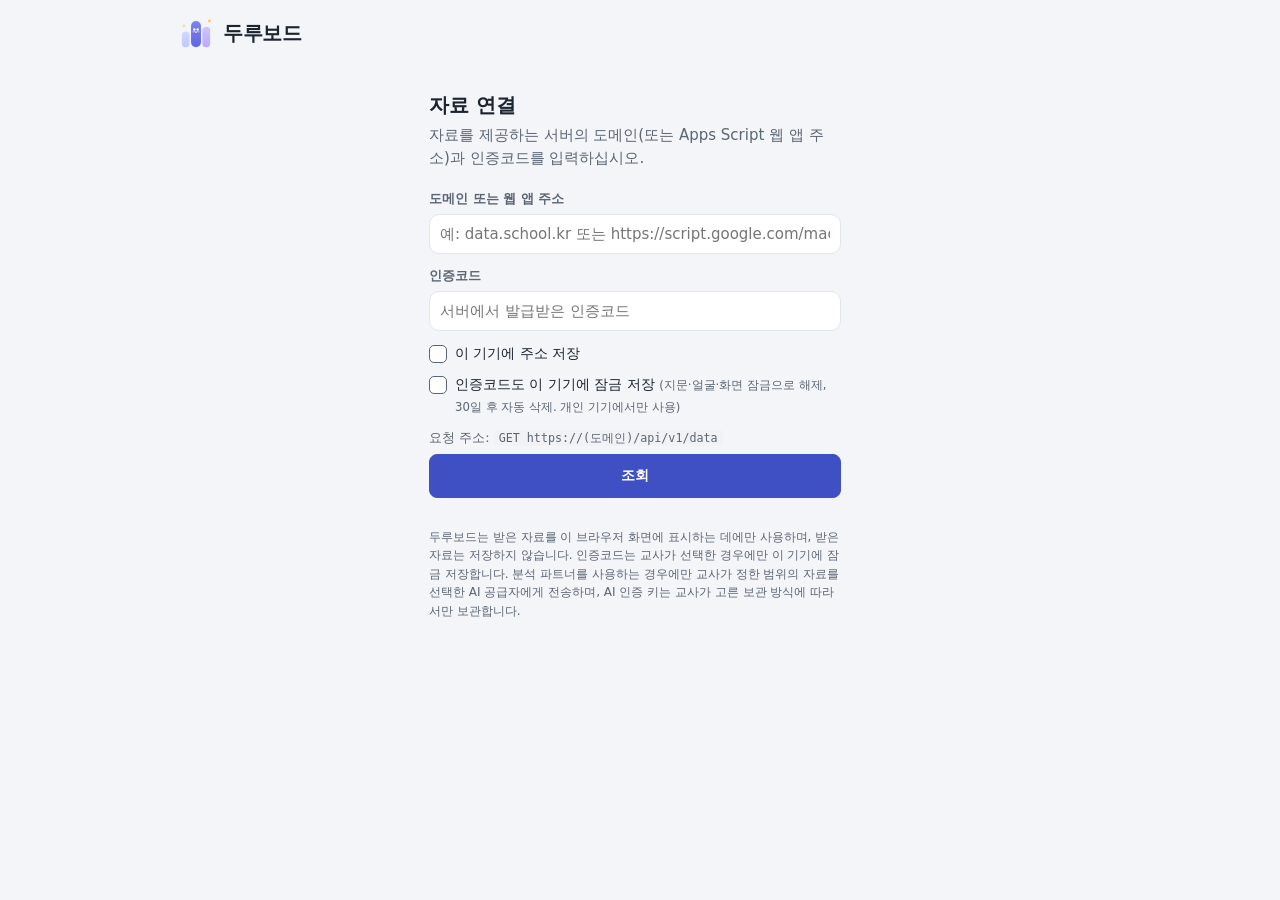
==== commit 2fc2efab: "Add files via upload" ====
--- a/index.html
+++ b/index.html
@@ -6,10 +6,13 @@
   <meta name="referrer" content="no-referrer">
   <!-- 이 페이지의 스크립트는 같은 폴더의 파일만 실행하고, 자료 요청은 HTTPS(및 로컬 시험 주소)로만 보냅니다. -->
   <meta http-equiv="Content-Security-Policy"
-        content="default-src 'self'; script-src 'self'; style-src 'self'; img-src 'self' data:; connect-src https: http://localhost:* http://127.0.0.1:*; object-src 'none'; base-uri 'none'; form-action 'none'">
+        content="default-src 'self'; script-src 'self'; style-src 'self'; img-src 'self' data:; connect-src https: http://localhost:* http://127.0.0.1:*; manifest-src 'self'; worker-src 'self'; object-src 'none'; base-uri 'none'; form-action 'none'">
   <title>두루보드</title>
+  <meta name="theme-color" content="#3f4fc4">
+  <link rel="manifest" href="manifest.webmanifest">
+  <link rel="apple-touch-icon" href="icons/icon-192.png">
   <link rel="icon" href="data:image/svg+xml,%3Csvg%20xmlns%3D%22http%3A//www.w3.org/2000/svg%22%20viewBox%3D%220%200%2048%2048%22%3E%3Crect%20x%3D%224%22%20y%3D%2222%22%20width%3D%2211%22%20height%3D%2222%22%20rx%3D%225.5%22%20fill%3D%22%23c6cdff%22/%3E%3Crect%20x%3D%2217%22%20y%3D%227%22%20width%3D%2214%22%20height%3D%2237%22%20rx%3D%227%22%20fill%3D%22%239ea6fc%22/%3E%3Crect%20x%3D%2233%22%20y%3D%2215%22%20width%3D%2211%22%20height%3D%2229%22%20rx%3D%225.5%22%20fill%3D%22%23c4b5fd%22/%3E%3Ccircle%20cx%3D%2221.6%22%20cy%3D%2219%22%20r%3D%221.7%22%20fill%3D%22%233d2280%22/%3E%3Ccircle%20cx%3D%2226.4%22%20cy%3D%2219%22%20r%3D%221.7%22%20fill%3D%22%233d2280%22/%3E%3Cpath%20d%3D%22M22.2%2022.4q1.8%201.8%203.6%200%22%20fill%3D%22none%22%20stroke%3D%22%233d2280%22%20stroke-width%3D%221.4%22%20stroke-linecap%3D%22round%22/%3E%3C/svg%3E">
-  <link rel="stylesheet" href="style.css?v=20261110a">
+  <link rel="stylesheet" href="style.css?v=20261121a">
 </head>
 <body>
   <header class="app-header">
@@ -100,6 +103,25 @@
         <span class="field-label">공급자</span>
         <div id="ai-prov" class="seg-theme ai-prov" role="radiogroup" aria-label="공급자"></div>
       </div>
+      <div class="ai-field" id="ai-key-field">
+        <label class="field-label" for="ai-key">인증 키</label>
+        <span class="ai-model-row">
+          <input id="ai-key" class="secret" type="text" spellcheck="false" autocomplete="off" autocapitalize="off" autocorrect="off" data-1p-ignore data-lpignore="true" data-form-type="other" placeholder="공급자에서 발급받은 API 키">
+          <button type="button" id="ai-key-btn" class="btn small">저장</button>
+          <button type="button" id="ai-key-del" class="btn small" hidden>삭제</button>
+        </span>
+        <p id="ai-key-hint" class="hint"></p>
+      </div>
+      <div class="ai-field" id="ai-keep-field">
+        <span class="field-label">인증 키 보관</span>
+        <div id="ai-keep" class="seg-theme ai-keep-seg" role="radiogroup" aria-label="인증 키 보관">
+          <button type="button" role="radio" data-v="none" aria-checked="true">저장 안 함</button>
+          <button type="button" role="radio" data-v="tab" aria-checked="false">이 탭 동안</button>
+          <button type="button" role="radio" data-v="device" aria-checked="false">기기에 잠금 저장</button>
+        </div>
+        <p id="ai-keep-note" class="hint"></p>
+      </div>
+      <p id="ai-key-msg" class="msg" role="status" aria-live="polite"></p>
       <label class="ai-field">
         <span class="field-label">모델</span>
         <span class="ai-model-row">
@@ -108,24 +130,7 @@
         </span>
       </label>
       <div id="ai-model-list" class="ai-model-list" hidden></div>
-      <div class="ai-field" id="ai-key-field">
-        <label class="field-label" for="ai-key">인증 키</label>
-        <span class="ai-model-row">
-          <input id="ai-key" type="password" spellcheck="false" autocomplete="off" placeholder="공급자에서 발급받은 API 키">
-          <button type="button" id="ai-key-btn" class="btn small">저장</button>
-          <button type="button" id="ai-key-del" class="btn small" hidden>삭제</button>
-        </span>
-        <p id="ai-key-hint" class="hint"></p>
-      </div>
-      <div class="ai-field" id="ai-keep-field">
-        <span class="field-label">인증 키 보관</span>
-        <div id="ai-keep" class="seg-theme ai-keep-seg" role="radiogroup" aria-label="인증 키 보관">
-          <button type="button" role="radio" data-v="none" aria-checked="true">저장 안 함</button>
-          <button type="button" role="radio" data-v="tab" aria-checked="false">이 탭 동안</button>
-          <button type="button" role="radio" data-v="device" aria-checked="false">기기에 잠금 저장</button>
-        </div>
-        <p id="ai-keep-note" class="hint"></p>
-      </div>
+      <p id="ai-set-msg" class="msg" role="status" aria-live="polite"></p>
       <div class="ai-field">
         <span class="field-label">전송 자료</span>
         <div class="ai-send-row">
@@ -133,7 +138,6 @@
           <span id="ai-send-sum" class="ai-send-sum"></span>
         </div>
       </div>
-      <p id="ai-set-msg" class="msg" role="status" aria-live="polite"></p>
     </section>
     <section class="pop-sec ex-data">
       <h2>레이아웃 내보내기</h2>
@@ -213,11 +217,15 @@
             </label>
             <label class="field conn-net">
               <span>인증코드</span>
-              <input id="in-code" type="password" spellcheck="false" autocomplete="off" placeholder="서버에서 발급받은 인증코드">
+              <input id="in-code" class="secret" type="text" spellcheck="false" autocomplete="off" autocapitalize="off" autocorrect="off" data-1p-ignore data-lpignore="true" data-form-type="other" placeholder="서버에서 발급받은 인증코드">
             </label>
             <label class="check conn-net">
               <input id="chk-save-domain" type="checkbox">
-              <span>이 기기에 주소 저장 <small>(인증코드는 저장하지 않습니다)</small></span>
+              <span>이 기기에 주소 저장</span>
+            </label>
+            <label class="check conn-net" id="lock-code-row" hidden>
+              <input id="chk-lock-code" type="checkbox">
+              <span>인증코드도 이 기기에 잠금 저장 <small>(지문·얼굴·화면 잠금으로 해제, 30일 후 자동 삭제. 개인 기기에서만 사용)</small></span>
             </label>
             <p class="hint conn-net">요청 주소: <code id="req-preview">GET https://(도메인)/api/v1/data</code></p>
             <button type="button" id="btn-fetch" class="btn primary block">조회</button>
@@ -243,7 +251,7 @@
   </main>
 
   <footer class="app-footer">
-    <p>두루보드는 받은 자료를 이 브라우저 화면에 표시하는 데에만 사용하며, 자료와 인증코드를 저장하지 않습니다. 분석 파트너를 사용하는 경우에만 교사가 정한 범위의 자료를 선택한 AI 공급자에게 전송하며, AI 인증 키는 교사가 고른 보관 방식에 따라서만 보관합니다.</p>
+    <p>두루보드는 받은 자료를 이 브라우저 화면에 표시하는 데에만 사용하며, 받은 자료는 저장하지 않습니다. 인증코드는 교사가 선택한 경우에만 이 기기에 잠금 저장합니다. 분석 파트너를 사용하는 경우에만 교사가 정한 범위의 자료를 선택한 AI 공급자에게 전송하며, AI 인증 키는 교사가 고른 보관 방식에 따라서만 보관합니다.</p>
   </footer>
 
   <!-- 그래프 만들기 -->
@@ -649,6 +657,18 @@
     </div>
   </dialog>
 
+  <!-- 앱 화면 잠금 (안드로이드 앱에서만) -->
+  <dialog id="dlg-lock" class="lock-dlg" aria-labelledby="lk-title">
+    <div class="lock-body">
+      <svg class="lock-mark" viewBox="0 0 48 48" aria-hidden="true"><rect x="4" y="22" width="11" height="22" rx="5.5" fill="#c6cdff"/><rect x="17" y="7" width="14" height="37" rx="7" fill="#9ea6fc"/><rect x="33" y="15" width="11" height="29" rx="5.5" fill="#c4b5fd"/><circle cx="21.6" cy="19" r="1.7" fill="#3d2280"/><circle cx="26.4" cy="19" r="1.7" fill="#3d2280"/><path d="M22.2 22.4q1.8 1.8 3.6 0" fill="none" stroke="#3d2280" stroke-width="1.4" stroke-linecap="round"/></svg>
+      <h2 id="lk-title">화면이 잠겼습니다</h2>
+      <p id="lk-text" class="lock-text">학생 자료를 보호하기 위해 일정 시간이 지나 화면을 잠갔습니다. 지문·얼굴·화면 잠금으로 본인을 확인하십시오.</p>
+      <button type="button" id="lk-ok" class="btn primary lock-btn">잠금 해제</button>
+      <button type="button" id="lk-out" class="link lock-out">연결 해제하고 처음 화면으로</button>
+      <p id="lk-msg" class="msg" role="status" aria-live="polite"></p>
+    </div>
+  </dialog>
+
   <dialog id="dlg-confirm" class="dialog">
     <div class="dialog-body">
       <p id="cm-text"></p>
@@ -660,6 +680,6 @@
   </dialog>
 
   <script src="vendor/chart.umd.js"></script>
-  <script src="app.js?v=20261110a"></script>
+  <script src="app.js?v=20261121a"></script>
 </body>
 </html>
--- a/style.css
+++ b/style.css
@@ -2552,3 +2552,26 @@
 #ai-key-hint, #ai-keep-note { margin: 0; }
 #ai-keep-field[hidden] { display: none; }
 #ai-key-del { min-width: 52px; }
+/* 인증코드·인증 키: 비밀번호 칸으로 인식되지 않도록 일반 칸에 글자만 가림 (브라우저의 비밀번호 저장 제안 방지) */
+input.secret { -webkit-text-security: disc; text-security: disc; }
+/* 앱 화면 잠금: 뒤의 자료가 보이지 않도록 불투명하게 덮음 */
+.lock-dlg { border: 0; padding: 0; margin: 0; width: 100vw; height: 100dvh; max-width: none; max-height: none; background: var(--bg); color: var(--text); }
+.lock-dlg::backdrop { background: var(--bg); }
+.lock-dlg[open] { display: flex; align-items: center; justify-content: center; }
+.lock-body { display: grid; justify-items: center; gap: 12px; padding: 24px 16px; max-width: 360px; text-align: center; }
+.lock-mark { width: 64px; height: 64px; }
+.lock-body h2 { margin: 4px 0 0; font-size: 20px; }
+.lock-text { margin: 0; color: var(--text-2); font-size: 14px; line-height: 1.6; }
+.lock-btn { min-width: 180px; margin-top: 8px; }
+.lock-out { font-size: 13px; color: var(--text-2); }
+.lock-body .msg { margin: 0; }
+/* 좁은 휴대폰 화면(자료 연결 후): 첫 줄은 로고와 단추, 보드 제목은 둘째 줄 전체 폭으로 */
+@media (max-width: 559.98px) {
+  body:not(:has(#view-board[hidden])) .app-header { flex-wrap: wrap; padding-right: max(16px, env(safe-area-inset-right, 0px)) !important; }
+  body:not(:has(#view-board[hidden])) .app-header .brand { flex: 1 1 100%; min-height: 44px; }
+  body:not(:has(#view-board[hidden])) .app-header .brand h1 { display: none; }
+  body:not(:has(#view-board[hidden])) .app-header .board-head { flex: 1 1 100%; margin: 10px 0 0; padding-left: 0; border-left: 0; }
+  body:not(:has(#view-board[hidden])) .app-header .board-head .bt-row h2 { font-size: 18px; }
+}
+/* 연결 화면: 하단 안내를 연결 양식과 같은 폭·위치로 맞춤 */
+body:has(#view-board[hidden]) .app-footer > p { max-width: var(--cw); margin-left: auto; margin-right: auto; padding-left: 18px; padding-right: 18px; box-sizing: border-box; }
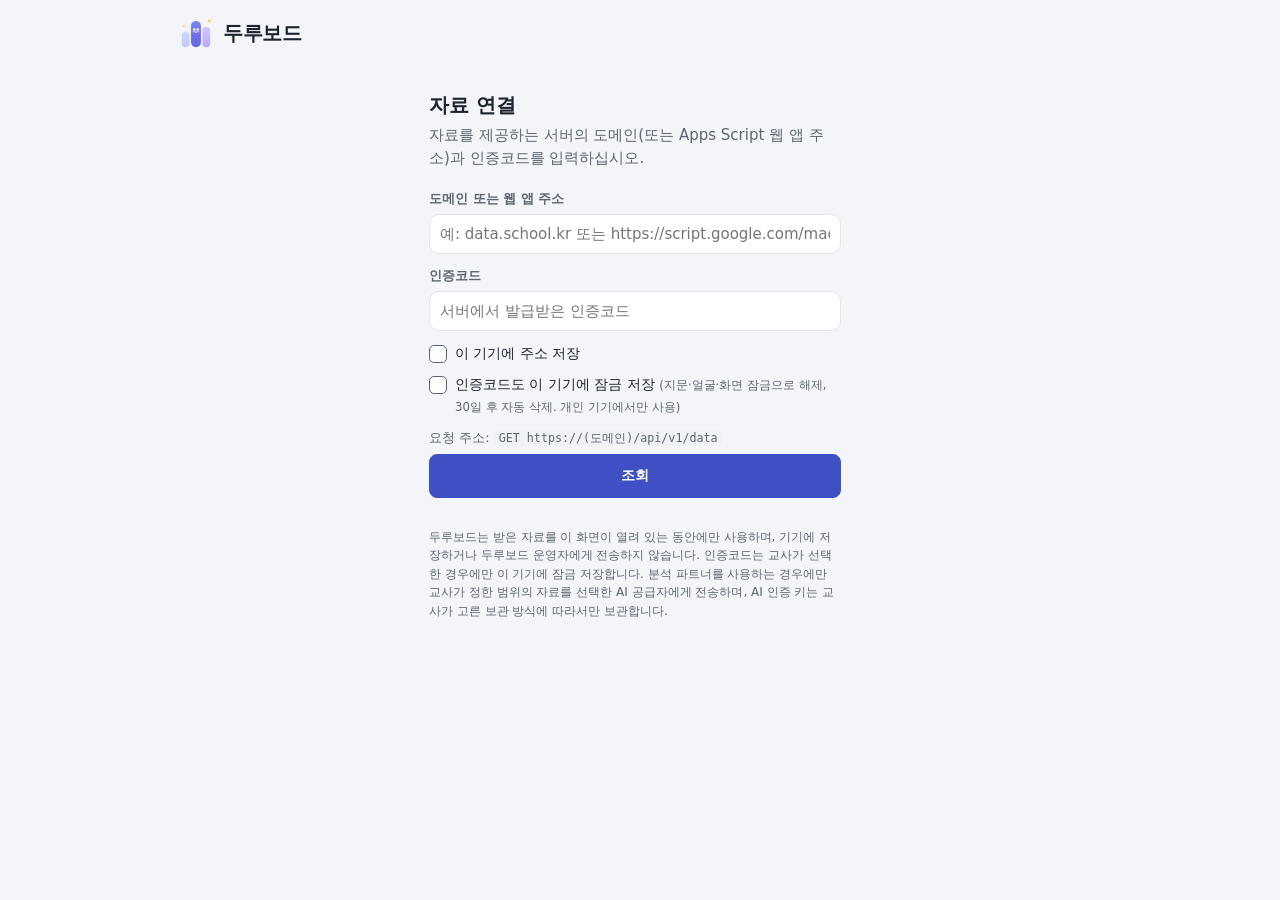
==== commit fcb39e7a: "Add files via upload" ====
--- a/index.html
+++ b/index.html
@@ -12,7 +12,7 @@
   <link rel="manifest" href="manifest.webmanifest">
   <link rel="apple-touch-icon" href="icons/icon-192.png">
   <link rel="icon" href="data:image/svg+xml,%3Csvg%20xmlns%3D%22http%3A//www.w3.org/2000/svg%22%20viewBox%3D%220%200%2048%2048%22%3E%3Crect%20x%3D%224%22%20y%3D%2222%22%20width%3D%2211%22%20height%3D%2222%22%20rx%3D%225.5%22%20fill%3D%22%23c6cdff%22/%3E%3Crect%20x%3D%2217%22%20y%3D%227%22%20width%3D%2214%22%20height%3D%2237%22%20rx%3D%227%22%20fill%3D%22%239ea6fc%22/%3E%3Crect%20x%3D%2233%22%20y%3D%2215%22%20width%3D%2211%22%20height%3D%2229%22%20rx%3D%225.5%22%20fill%3D%22%23c4b5fd%22/%3E%3Ccircle%20cx%3D%2221.6%22%20cy%3D%2219%22%20r%3D%221.7%22%20fill%3D%22%233d2280%22/%3E%3Ccircle%20cx%3D%2226.4%22%20cy%3D%2219%22%20r%3D%221.7%22%20fill%3D%22%233d2280%22/%3E%3Cpath%20d%3D%22M22.2%2022.4q1.8%201.8%203.6%200%22%20fill%3D%22none%22%20stroke%3D%22%233d2280%22%20stroke-width%3D%221.4%22%20stroke-linecap%3D%22round%22/%3E%3C/svg%3E">
-  <link rel="stylesheet" href="style.css?v=20261121a">
+  <link rel="stylesheet" href="style.css?v=20261121d">
 </head>
 <body>
   <header class="app-header">
@@ -251,7 +251,7 @@
   </main>
 
   <footer class="app-footer">
-    <p>두루보드는 받은 자료를 이 브라우저 화면에 표시하는 데에만 사용하며, 받은 자료는 저장하지 않습니다. 인증코드는 교사가 선택한 경우에만 이 기기에 잠금 저장합니다. 분석 파트너를 사용하는 경우에만 교사가 정한 범위의 자료를 선택한 AI 공급자에게 전송하며, AI 인증 키는 교사가 고른 보관 방식에 따라서만 보관합니다.</p>
+    <p>두루보드는 받은 자료를 이 화면이 열려 있는 동안에만 사용하며, 기기에 저장하거나 두루보드 운영자에게 전송하지 않습니다. 인증코드는 교사가 선택한 경우에만 이 기기에 잠금 저장합니다. 분석 파트너를 사용하는 경우에만 교사가 정한 범위의 자료를 선택한 AI 공급자에게 전송하며, AI 인증 키는 교사가 고른 보관 방식에 따라서만 보관합니다.</p>
   </footer>
 
   <!-- 그래프 만들기 -->
@@ -680,6 +680,6 @@
   </dialog>
 
   <script src="vendor/chart.umd.js"></script>
-  <script src="app.js?v=20261121a"></script>
+  <script src="app.js?v=20261121d"></script>
 </body>
 </html>
--- a/style.css
+++ b/style.css
@@ -2575,3 +2575,9 @@
 }
 /* 연결 화면: 하단 안내를 연결 양식과 같은 폭·위치로 맞춤 */
 body:has(#view-board[hidden]) .app-footer > p { max-width: var(--cw); margin-left: auto; margin-right: auto; padding-left: 18px; padding-right: 18px; box-sizing: border-box; }
+
+/* 한 번의 답변을 말풍선 하나에: 도구 사용 내역 한 줄 + 본문 */
+.ai-msg.bot .ai-tool.in-bub { display: flex; padding: 0 0 6px; margin: 0 0 8px; border-bottom: 1px dashed var(--line); flex-wrap: wrap; }
+.ai-msg.bot .ai-tool.in-bub[hidden] { display: none; }
+.ai-turn-body > .ai-turn-more { margin-top: 10px; }
+.ai-turn-body > .ai-turn-note { color: var(--text-2); font-size: .92em; }
